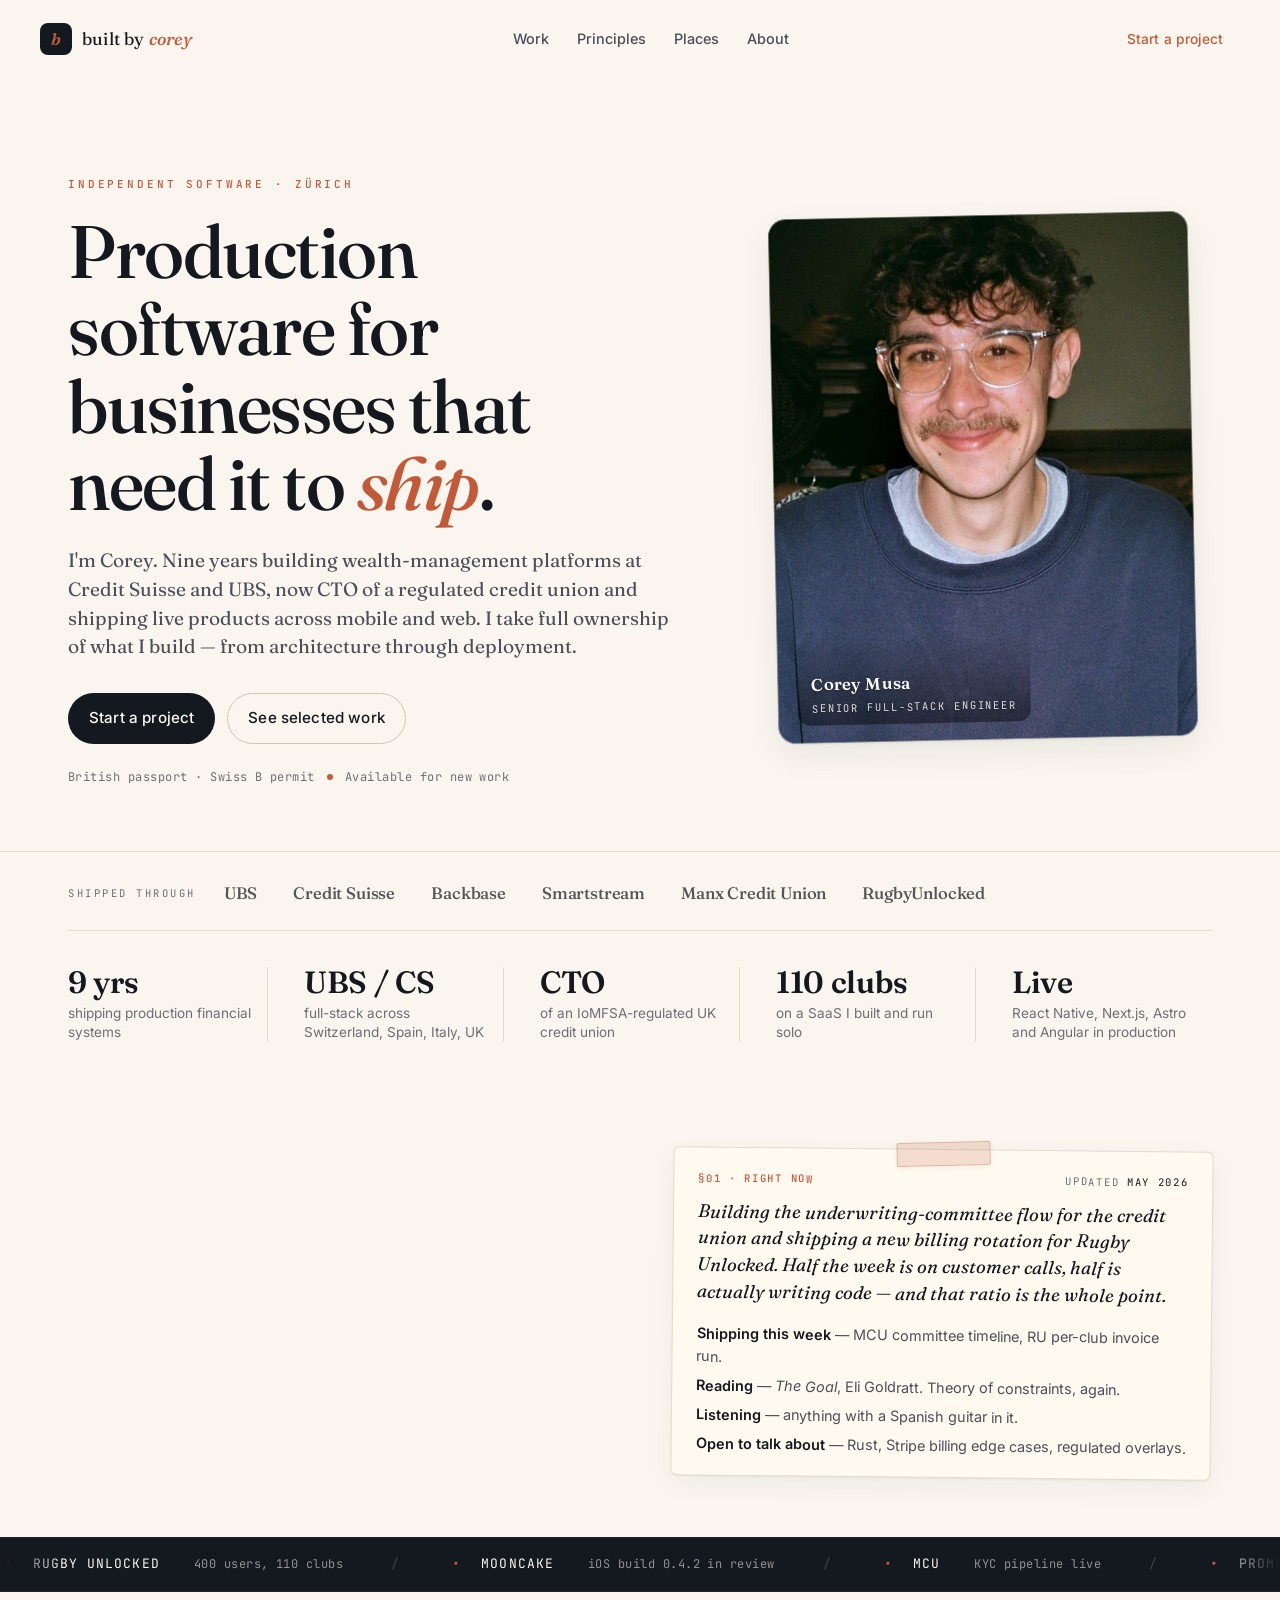
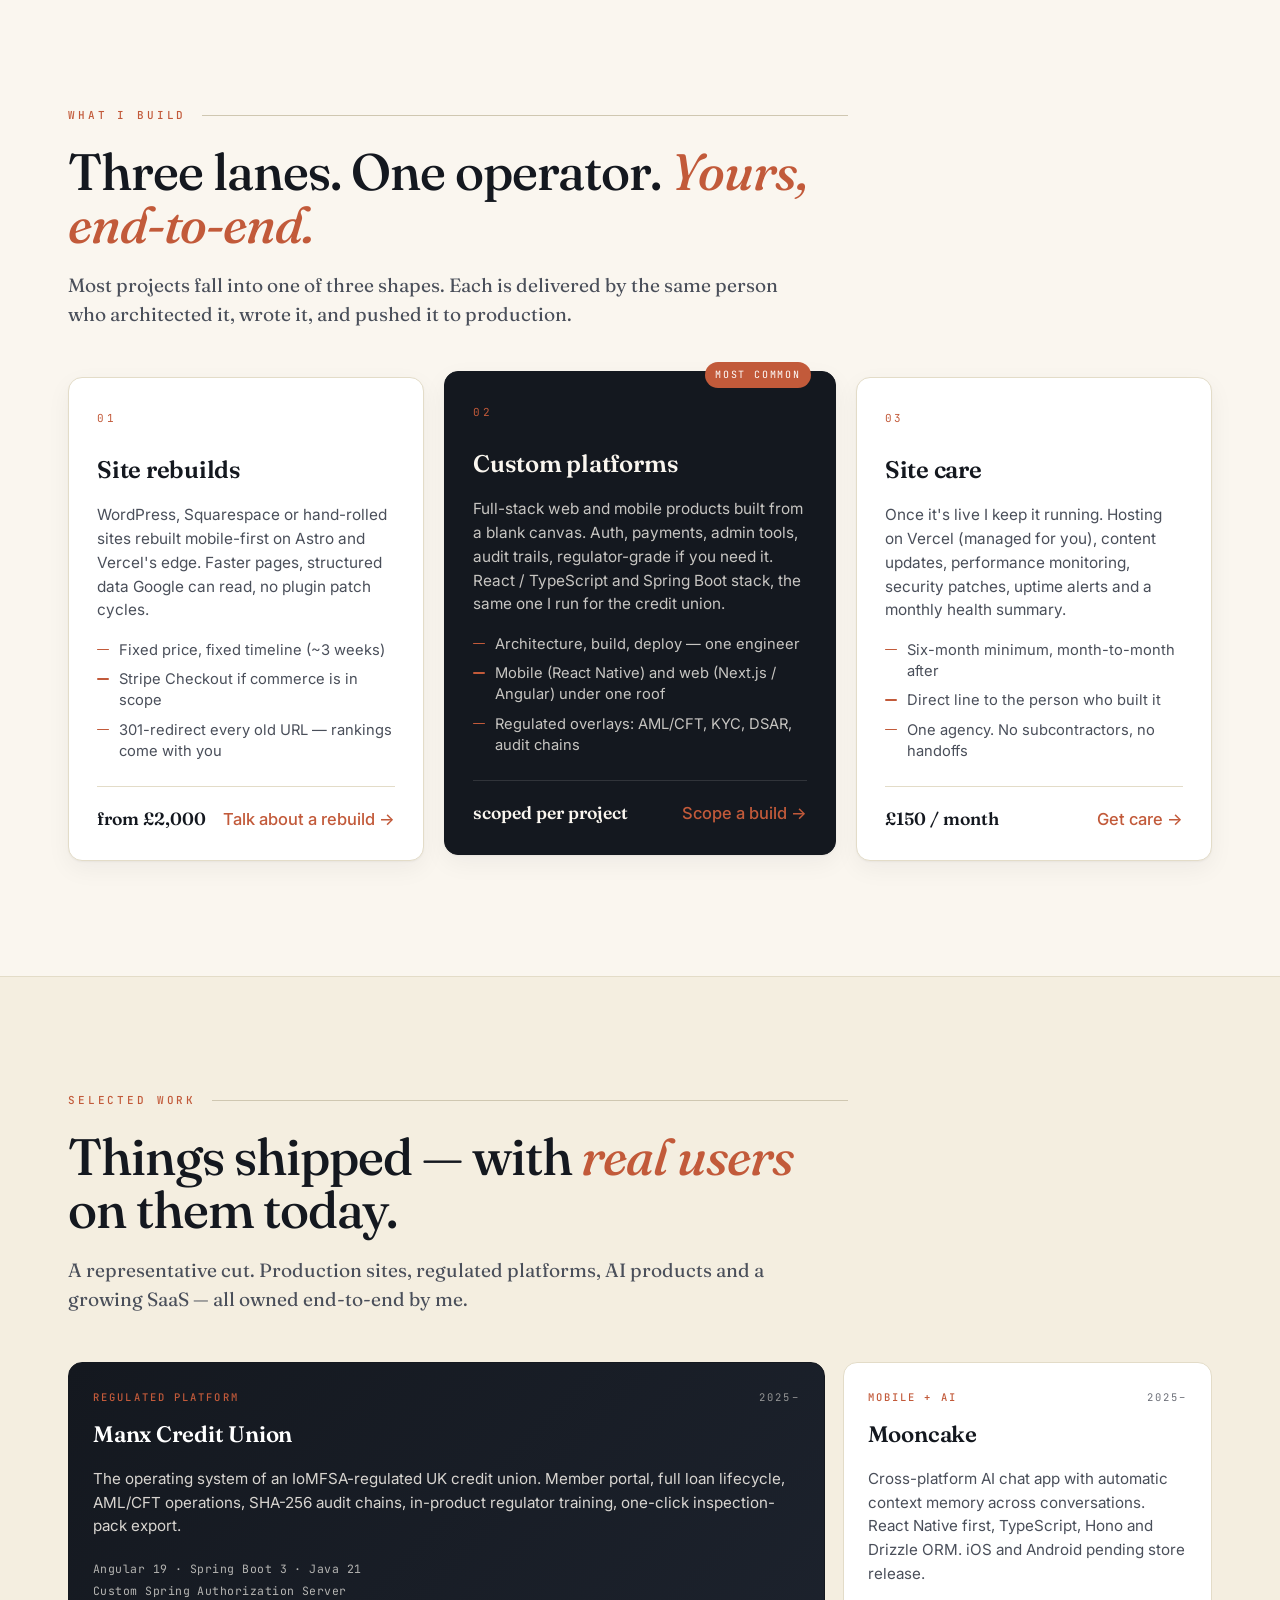
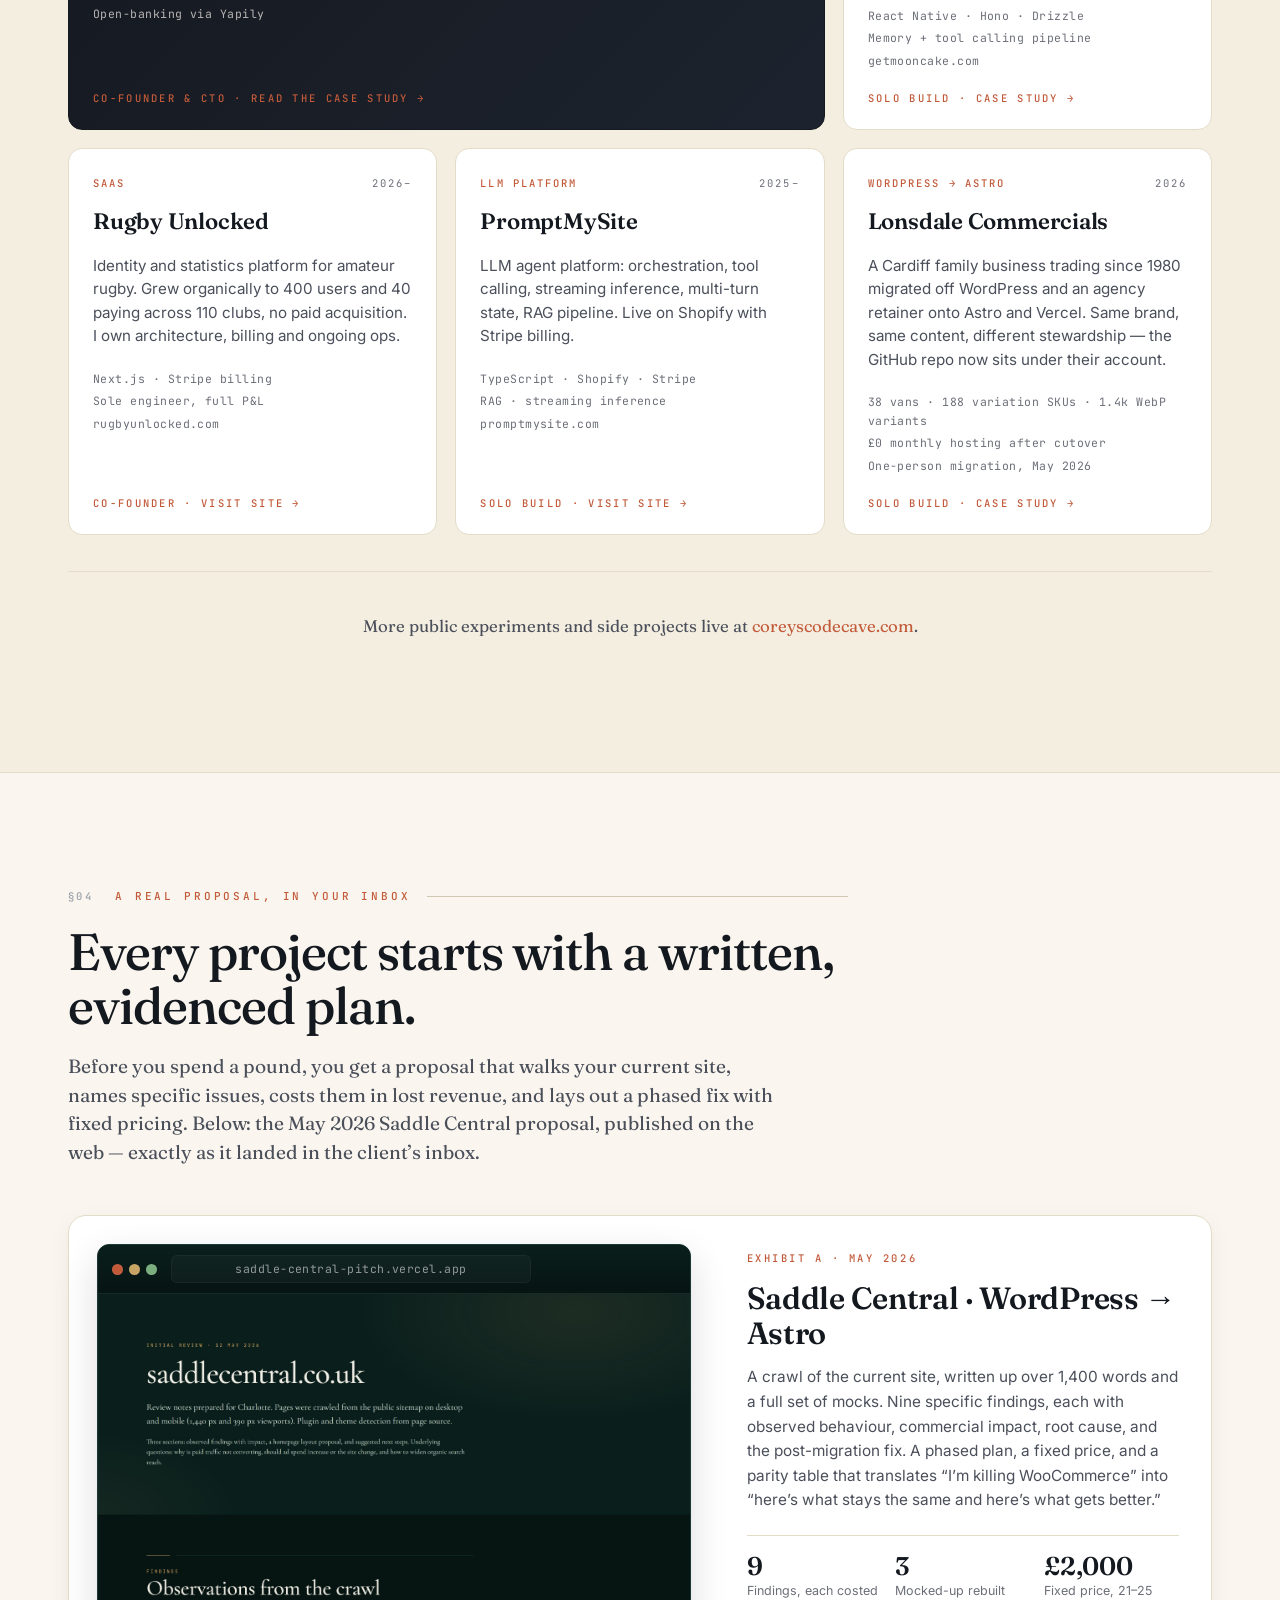
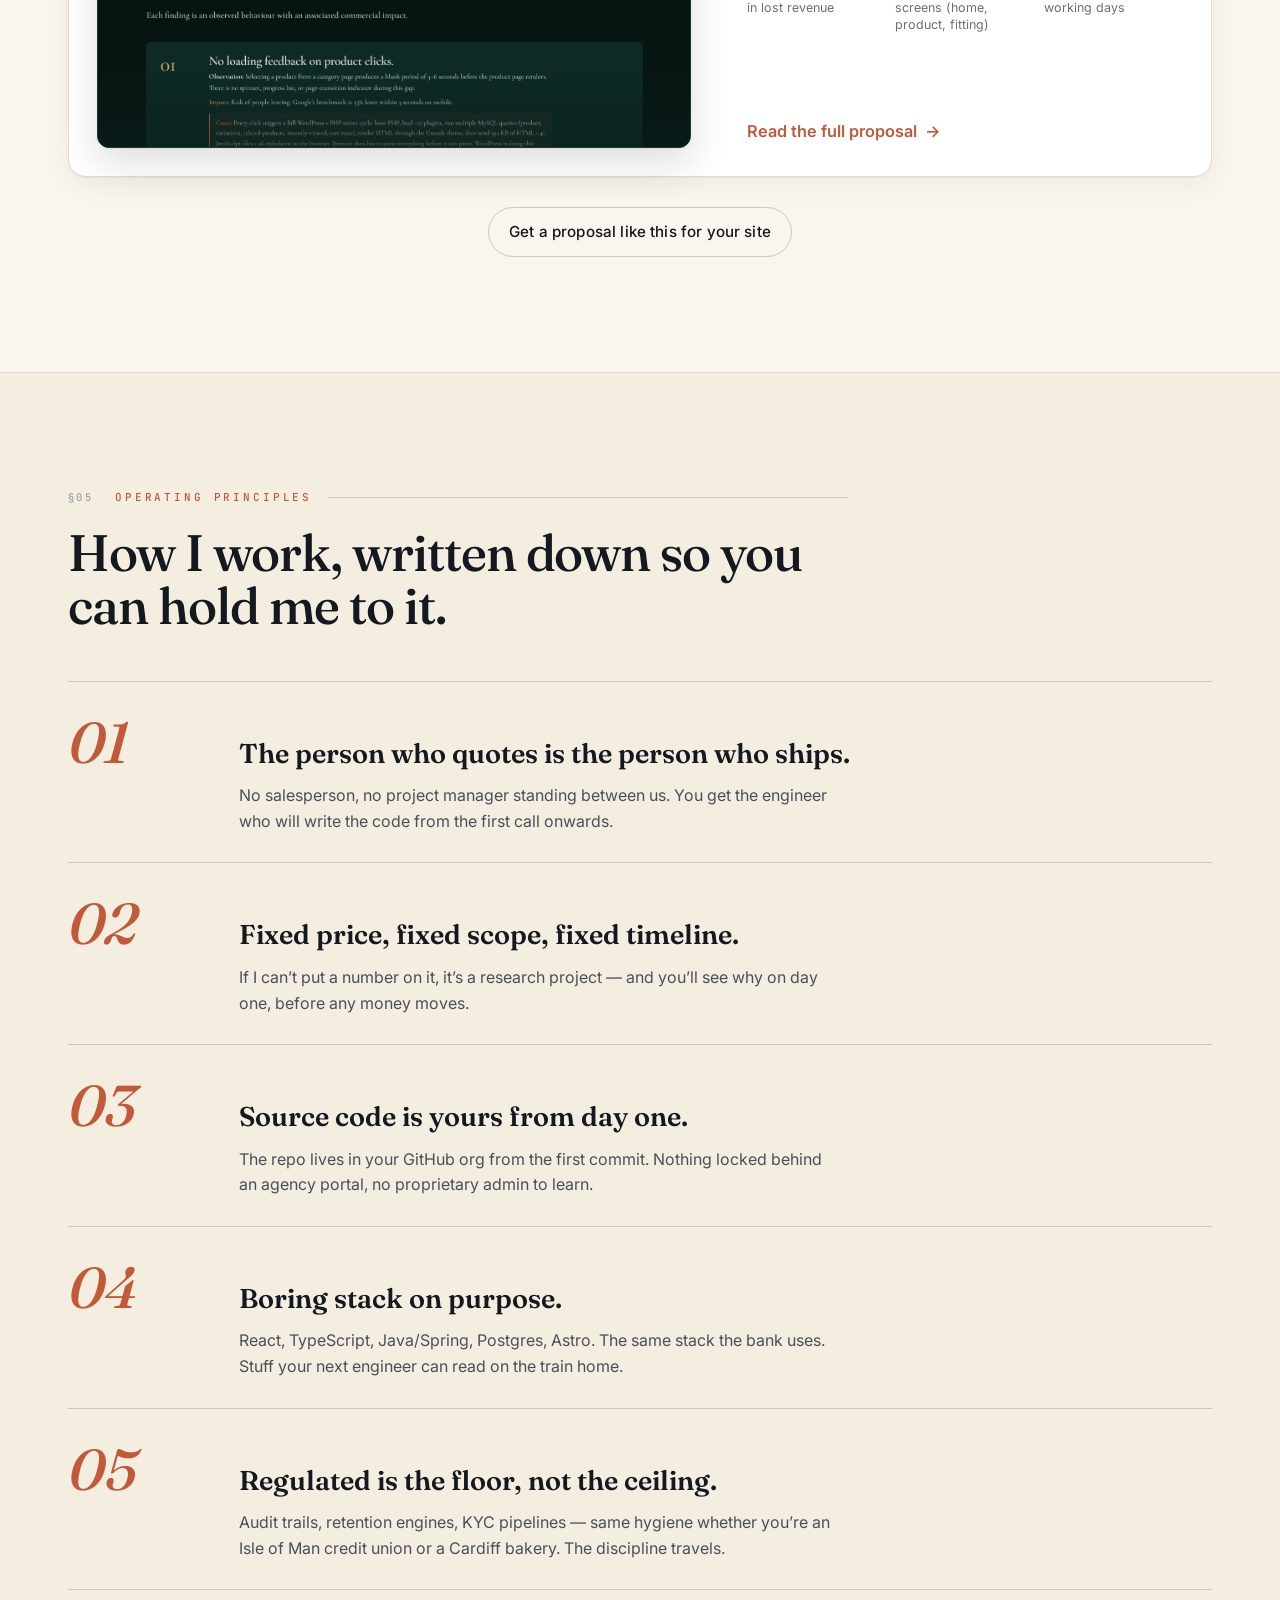
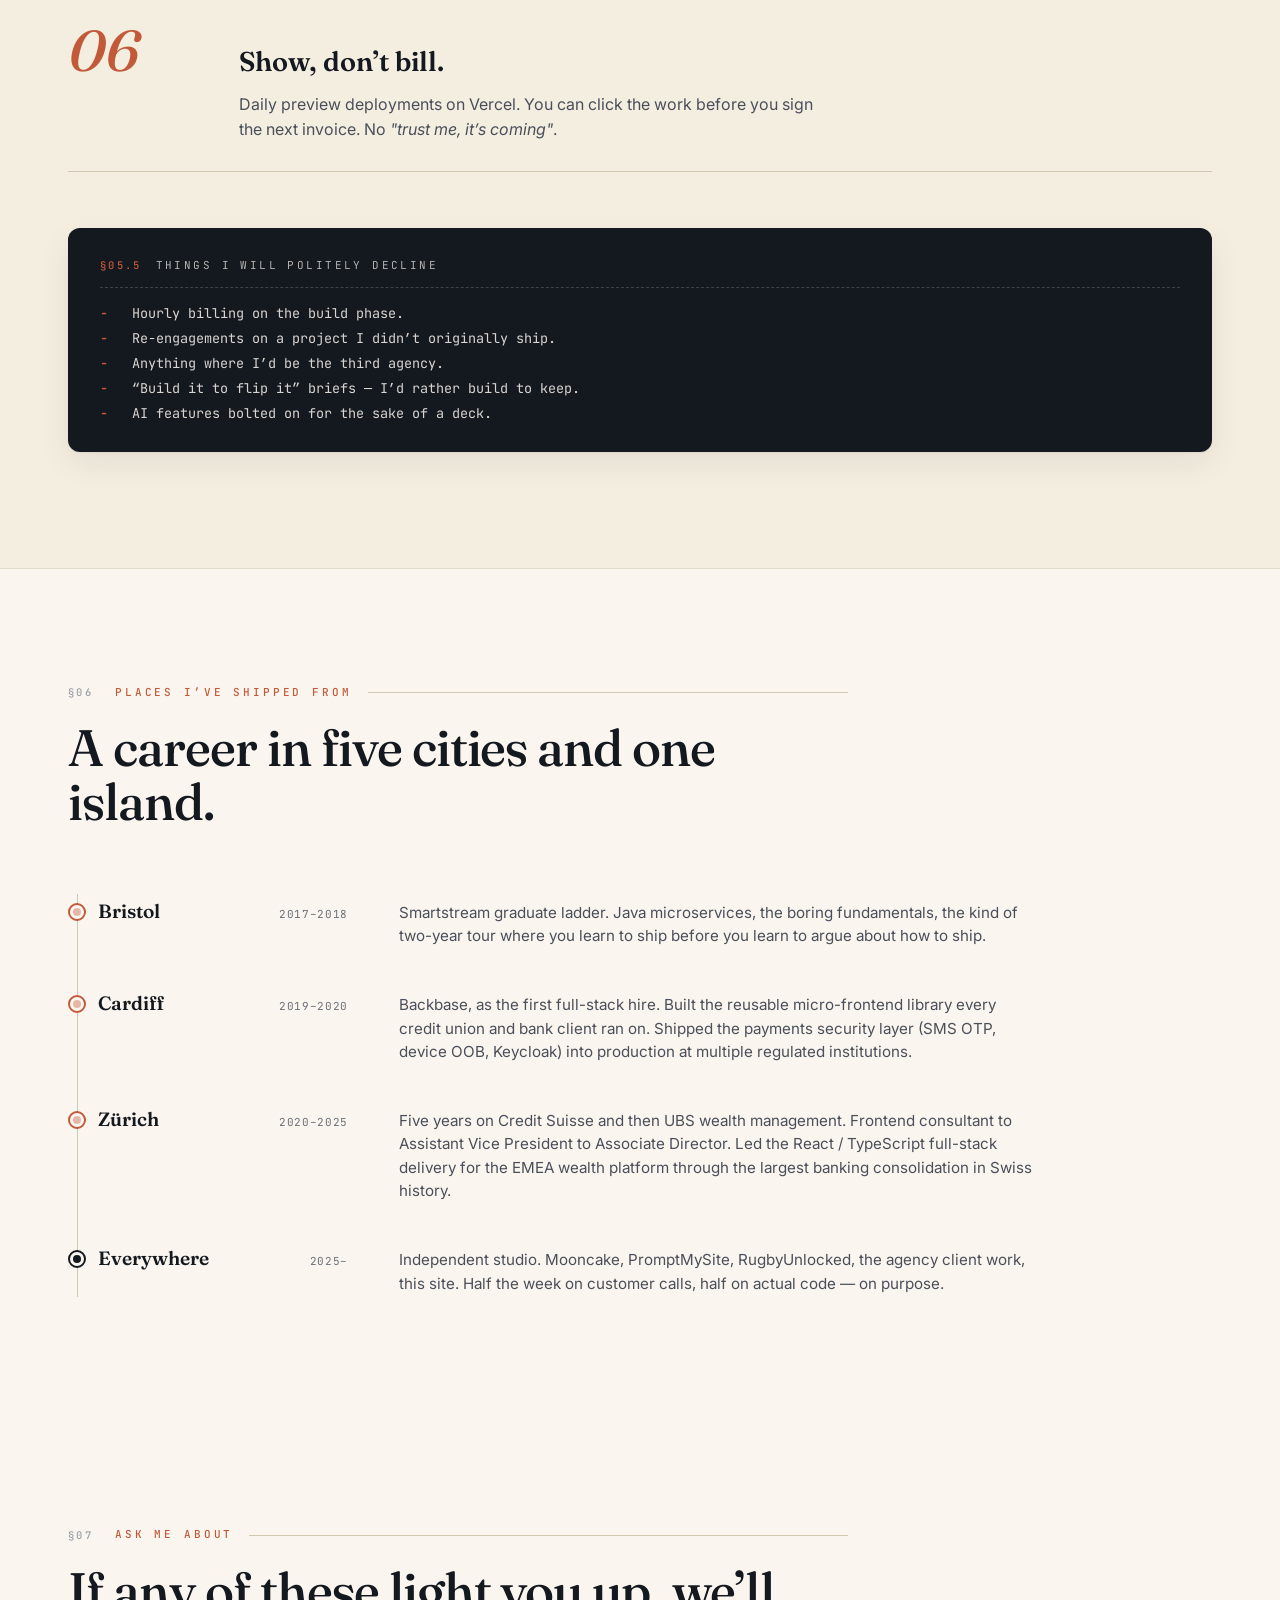
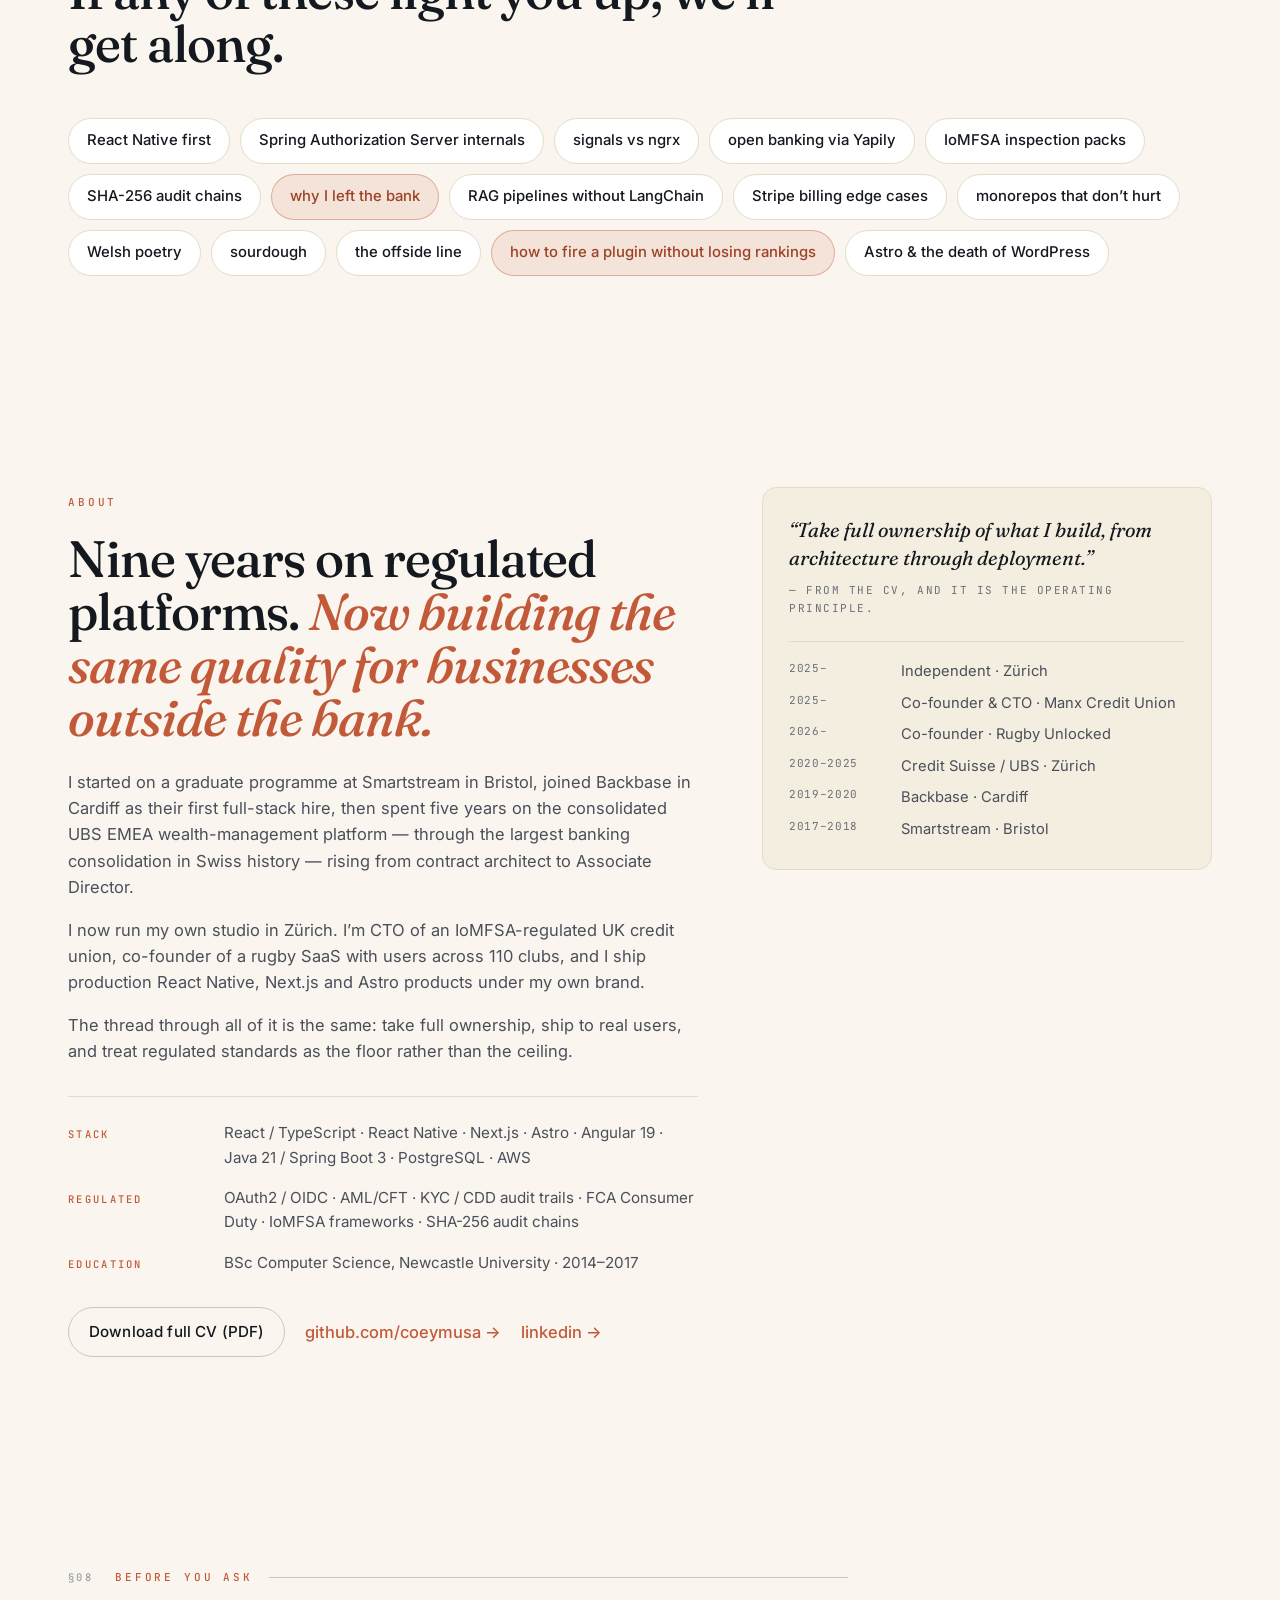
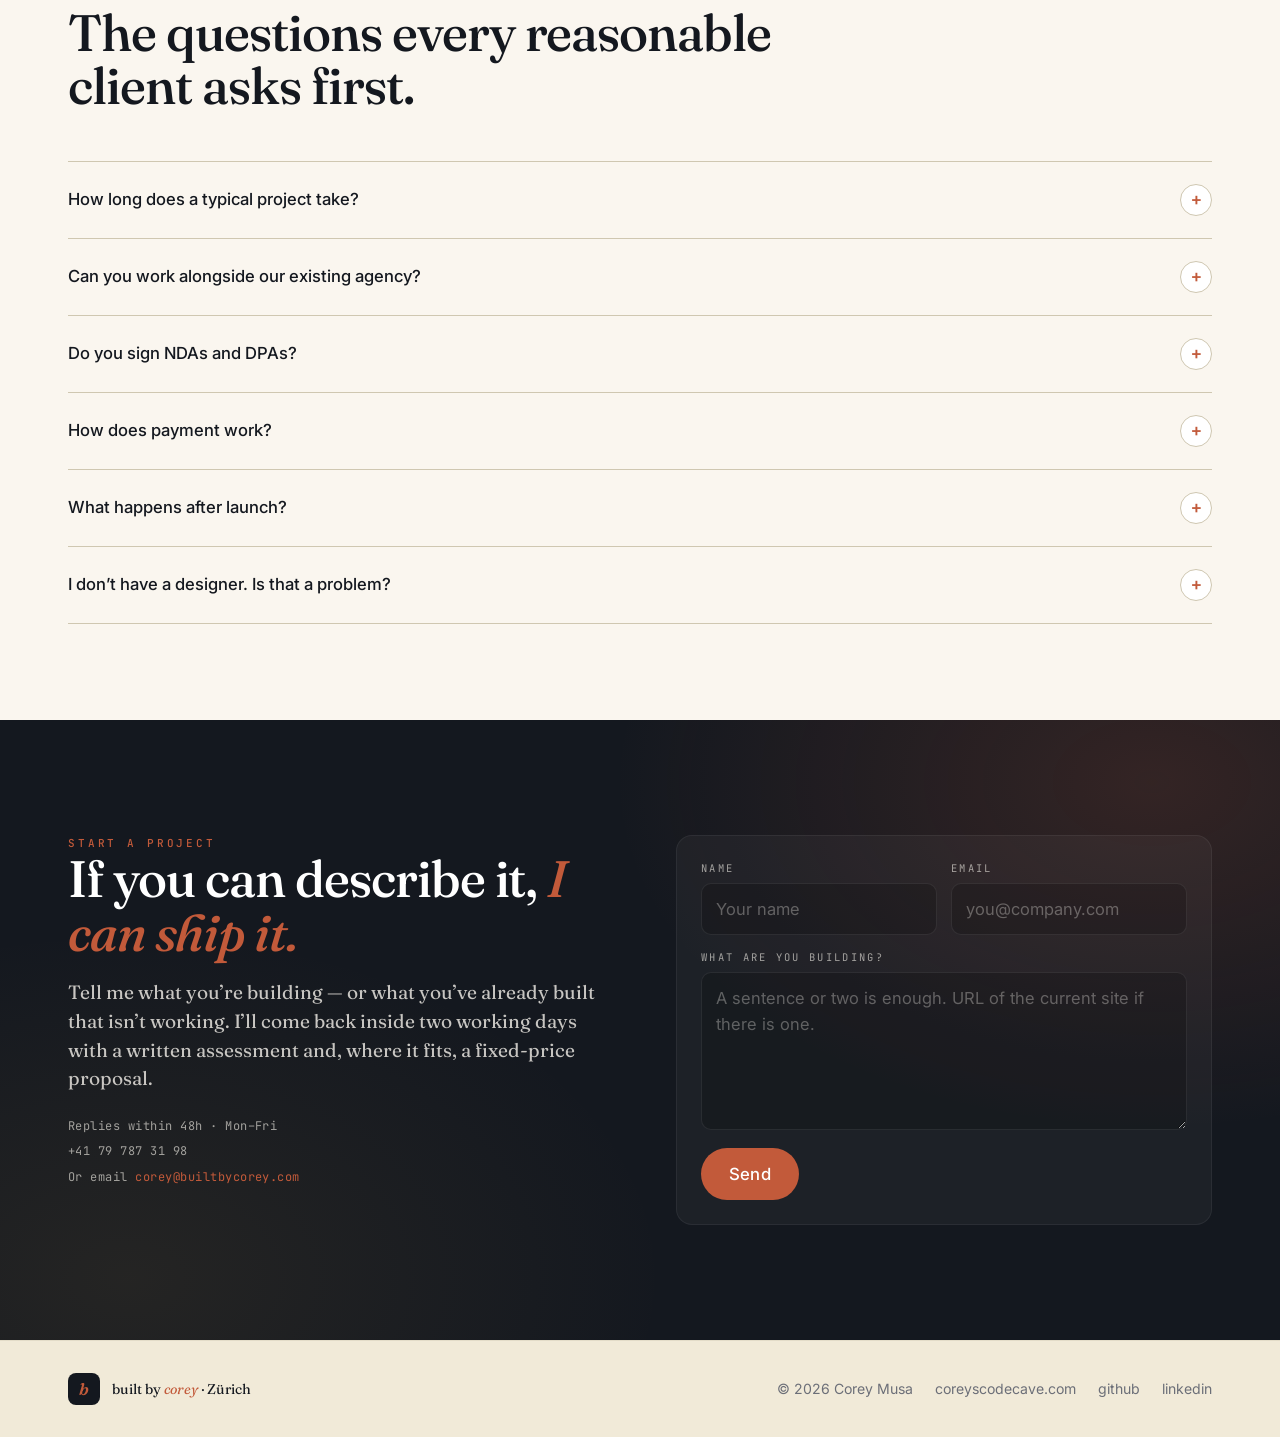
==== index.html @ c1632974 "Initial: built-by-corey marketing site" ====
<!DOCTYPE html>
<html lang="en-GB">
<head>
  <meta charset="UTF-8" />
  <meta name="viewport" content="width=device-width, initial-scale=1" />
  <title>Built by Corey · Production software for businesses that need it to ship</title>
  <meta name="description" content="Corey Musa builds production-grade web, mobile, and platform software for businesses that need it to ship. Nine years on Credit Suisse and UBS wealth platforms. Now CTO of a regulated UK credit union, and shipping live products across mobile and web." />
  <meta property="og:title" content="Built by Corey · Production software, shipped end-to-end" />
  <meta property="og:description" content="Senior full-stack engineer. Nine years on Credit Suisse and UBS wealth platforms. CTO of a regulated UK credit union. Builds live products end-to-end." />
  <meta property="og:type" content="website" />
  <meta property="og:url" content="https://builtbycorey.com" />
  <meta property="og:image" content="https://builtbycorey.com/assets/og.jpg" />
  <meta property="og:image:width" content="1200" />
  <meta property="og:image:height" content="630" />
  <meta name="twitter:card" content="summary_large_image" />
  <meta name="twitter:image" content="https://builtbycorey.com/assets/og.jpg" />
  <meta name="theme-color" content="#faf6ef" />
  <link rel="canonical" href="https://builtbycorey.com/" />
  <link rel="icon" type="image/svg+xml" href="/favicon.svg" />
  <link rel="apple-touch-icon" href="/apple-touch-icon.png" />
  <link rel="sitemap" type="application/xml" href="/sitemap.xml" />

  <!-- JSON-LD structured data so Google + LinkedIn render this site as a
       Person/ProfessionalService with the right facts. -->
  <script type="application/ld+json">
  {
    "@context": "https://schema.org",
    "@graph": [
      {
        "@type": "Person",
        "@id": "https://builtbycorey.com/#person",
        "name": "Corey Musa",
        "jobTitle": "Senior Full-Stack Engineer",
        "url": "https://builtbycorey.com/",
        "image": "https://builtbycorey.com/assets/corey.jpg",
        "email": "corey@builtbycorey.com",
        "address": { "@type": "PostalAddress", "addressLocality": "Zürich", "addressCountry": "CH" },
        "alumniOf": "Newcastle University",
        "knowsAbout": ["React", "TypeScript", "Java", "Spring Boot", "Astro", "Next.js", "React Native", "Open Banking", "AML/CFT", "OAuth2", "Regulated Fintech"],
        "sameAs": [
          "https://github.com/coeymusa",
          "https://linkedin.com/in/corey-musa",
          "https://coreyscodecave.com"
        ]
      },
      {
        "@type": "ProfessionalService",
        "@id": "https://builtbycorey.com/#service",
        "name": "Built by Corey",
        "url": "https://builtbycorey.com/",
        "description": "Independent software studio building production web, mobile, and regulated platforms end-to-end.",
        "founder": { "@id": "https://builtbycorey.com/#person" },
        "areaServed": ["UK", "Switzerland", "Isle of Man", "EU"],
        "priceRange": "££"
      }
    ]
  }
  </script>
  <link rel="preconnect" href="https://fonts.googleapis.com" />
  <link rel="preconnect" href="https://fonts.gstatic.com" crossorigin />
  <link href="https://fonts.googleapis.com/css2?family=Fraunces:ital,opsz,wght@0,9..144,400;0,9..144,500;0,9..144,600;0,9..144,700;1,9..144,400;1,9..144,500&family=Inter:wght@400;500;600;700&family=JetBrains+Mono:wght@400;500&display=swap" rel="stylesheet" />
  <link rel="stylesheet" href="/styles.css?v=2026-05-18e" />
</head>
<body>

  <a class="skip-link" href="#top">Skip to content</a>

  <header class="nav">
    <div class="wrap nav-inner">
      <a href="#top" class="brand">
        <span class="brand-mark">b</span>
        <span class="brand-word">built by <em>corey</em></span>
      </a>
      <nav class="nav-links" aria-label="Primary">
        <a href="#work">Work</a>
        <a href="#process">Principles</a>
        <a href="#places">Places</a>
        <a href="#about">About</a>
      </nav>
      <a class="btn btn-sm" href="#contact">Start a project</a>
    </div>
  </header>

  <main id="top">

    <!-- HERO -->
    <section class="hero">
      <div class="wrap hero-grid">
        <div class="hero-copy">
          <div class="eyebrow">Independent software · Zürich</div>
          <h1 class="display">
            Production software for businesses that need it to <em>ship</em>.
          </h1>
          <p class="lede">
            I'm Corey. Nine years building wealth-management platforms at Credit Suisse and UBS,
            now CTO of a regulated credit union and shipping live products across mobile and web.
            I take full ownership of what I build &mdash; from architecture through deployment.
          </p>
          <div class="hero-actions">
            <a class="btn btn-primary" href="#contact">Start a project</a>
            <a class="btn btn-ghost" href="#work">See selected work</a>
          </div>
          <div class="hero-meta">
            <span>British passport &middot; Swiss B permit</span>
            <span class="dot" aria-hidden="true"></span>
            <span>Available for new work</span>
          </div>
        </div>
        <div class="hero-portrait">
          <div class="portrait-frame">
            <img src="/assets/corey.jpg" alt="Portrait of Corey Musa" loading="eager" />
            <div class="portrait-tag">Corey Musa<br><span>Senior full-stack engineer</span></div>
          </div>
        </div>
      </div>
    </section>

    <!-- CREDENTIALS STRIP: subtle wordmark row, the institutions the work
         has shipped through. No vendor logos — just text in their voice. -->
    <section class="creds" aria-label="Places the work has shipped">
      <div class="wrap">
        <div class="creds-line">
          <span class="creds-label">Shipped through</span>
          <ul class="creds-list">
            <li><span>UBS</span></li>
            <li><span>Credit&nbsp;Suisse</span></li>
            <li><span>Backbase</span></li>
            <li><span>Smartstream</span></li>
            <li><span>Manx&nbsp;Credit&nbsp;Union</span></li>
            <li><span>RugbyUnlocked</span></li>
          </ul>
        </div>
      </div>
    </section>

    <!-- TRUST STRIP -->
    <section class="trust">
      <div class="wrap">
        <div class="trust-rule"></div>
        <ul class="trust-grid">
          <li>
            <strong>9 yrs</strong>
            <span>shipping production financial systems</span>
          </li>
          <li>
            <strong>UBS / CS</strong>
            <span>full-stack across Switzerland, Spain, Italy, UK</span>
          </li>
          <li>
            <strong>CTO</strong>
            <span>of an IoMFSA-regulated UK credit union</span>
          </li>
          <li>
            <strong>110 clubs</strong>
            <span>on a SaaS I built and run solo</span>
          </li>
          <li>
            <strong>Live</strong>
            <span>React Native, Next.js, Astro and Angular in production</span>
          </li>
        </ul>
      </div>
    </section>

    <!-- RIGHT NOW: a hand-written sticky-note style status card. Slight skew,
         off-axis, dated. Updated by hand whenever the world changes. -->
    <section class="now-wrap">
      <div class="wrap now-grid">
        <div class="now-card">
          <div class="now-head">
            <span class="now-folio">&sect;01 &middot; Right now</span>
            <span class="now-stamp">Updated <span class="now-date">May 2026</span></span>
          </div>
          <p class="now-line">
            Building the underwriting-committee flow for the credit union and shipping a new
            billing rotation for Rugby Unlocked. Half the week is on customer calls, half is
            actually writing code &mdash; and that ratio is the whole point.
          </p>
          <ul class="now-list">
            <li><b>Shipping this week</b> &mdash; MCU committee timeline, RU per-club invoice run.</li>
            <li><b>Reading</b> &mdash; <i>The Goal</i>, Eli Goldratt. Theory of constraints, again.</li>
            <li><b>Listening</b> &mdash; anything with a Spanish guitar in it.</li>
            <li><b>Open to talk about</b> &mdash; Rust, Stripe billing edge cases, regulated overlays.</li>
          </ul>
        </div>
      </div>
    </section>

    <!-- LIVE TICKER: monospaced marquee, the kind of band you see on a status
         page. Hardcoded today, hooks to a status feed later. -->
    <section class="ticker" aria-label="Live shipping status">
      <div class="ticker-rail">
        <div class="ticker-track" aria-hidden="true">
          <span class="ticker-set">
            <span class="t-dot">&bull;</span> RUGBY UNLOCKED &nbsp;<i>400 users, 110 clubs</i>
            <span class="t-sep">/</span>
            <span class="t-dot">&bull;</span> MOONCAKE &nbsp;<i>iOS build 0.4.2 in review</i>
            <span class="t-sep">/</span>
            <span class="t-dot">&bull;</span> MCU &nbsp;<i>KYC pipeline live</i>
            <span class="t-sep">/</span>
            <span class="t-dot">&bull;</span> PROMPTMYSITE &nbsp;<i>v3 streaming tools shipped</i>
            <span class="t-sep">/</span>
            <span class="t-dot">&bull;</span> SADDLE CENTRAL &nbsp;<i>proposal accepted, build wk 1</i>
            <span class="t-sep">/</span>
            <span class="t-dot">&bull;</span> REMOVEWHITESPACE &nbsp;<i>1.2k unique / month</i>
            <span class="t-sep">/</span>
            <span class="t-dot">&bull;</span> CARIADLETTERS &nbsp;<i>daily Welsh love letters</i>
            <span class="t-sep">/</span>
          </span>
          <span class="ticker-set" aria-hidden="true">
            <span class="t-dot">&bull;</span> RUGBY UNLOCKED &nbsp;<i>400 users, 110 clubs</i>
            <span class="t-sep">/</span>
            <span class="t-dot">&bull;</span> MOONCAKE &nbsp;<i>iOS build 0.4.2 in review</i>
            <span class="t-sep">/</span>
            <span class="t-dot">&bull;</span> MCU &nbsp;<i>KYC pipeline live</i>
            <span class="t-sep">/</span>
            <span class="t-dot">&bull;</span> PROMPTMYSITE &nbsp;<i>v3 streaming tools shipped</i>
            <span class="t-sep">/</span>
            <span class="t-dot">&bull;</span> SADDLE CENTRAL &nbsp;<i>proposal accepted, build wk 1</i>
            <span class="t-sep">/</span>
            <span class="t-dot">&bull;</span> REMOVEWHITESPACE &nbsp;<i>1.2k unique / month</i>
            <span class="t-sep">/</span>
            <span class="t-dot">&bull;</span> CARIADLETTERS &nbsp;<i>daily Welsh love letters</i>
            <span class="t-sep">/</span>
          </span>
        </div>
      </div>
    </section>

    <!-- WHAT I BUILD -->
    <section class="section" id="offer">
      <div class="wrap">
        <header class="section-head">
          <div class="rule"><span class="eyebrow">What I build</span></div>
          <h2 class="display h2">Three lanes. One operator. <em>Yours, end-to-end.</em></h2>
          <p class="lede">
            Most projects fall into one of three shapes. Each is delivered by the same person who
            architected it, wrote it, and pushed it to production.
          </p>
        </header>

        <div class="offers">
          <article class="offer">
            <div class="offer-num">01</div>
            <h3>Site rebuilds</h3>
            <p class="offer-desc">
              WordPress, Squarespace or hand-rolled sites rebuilt mobile-first on Astro and
              Vercel's edge. Faster pages, structured data Google can read, no plugin patch
              cycles.
            </p>
            <ul class="offer-list">
              <li>Fixed price, fixed timeline (~3 weeks)</li>
              <li>Stripe Checkout if commerce is in scope</li>
              <li>301-redirect every old URL &mdash; rankings come with you</li>
            </ul>
            <div class="offer-foot">
              <span class="price">from &pound;2,000</span>
              <a class="link" href="#contact">Talk about a rebuild &rarr;</a>
            </div>
          </article>

          <article class="offer offer-feature">
            <div class="offer-num">02</div>
            <div class="offer-tag">Most common</div>
            <h3>Custom platforms</h3>
            <p class="offer-desc">
              Full-stack web and mobile products built from a blank canvas. Auth, payments,
              admin tools, audit trails, regulator-grade if you need it. React / TypeScript and
              Spring Boot stack, the same one I run for the credit union.
            </p>
            <ul class="offer-list">
              <li>Architecture, build, deploy &mdash; one engineer</li>
              <li>Mobile (React Native) and web (Next.js / Angular) under one roof</li>
              <li>Regulated overlays: AML/CFT, KYC, DSAR, audit chains</li>
            </ul>
            <div class="offer-foot">
              <span class="price">scoped per project</span>
              <a class="link" href="#contact">Scope a build &rarr;</a>
            </div>
          </article>

          <article class="offer">
            <div class="offer-num">03</div>
            <h3>Site care</h3>
            <p class="offer-desc">
              Once it's live I keep it running. Hosting on Vercel (managed for you), content
              updates, performance monitoring, security patches, uptime alerts and a monthly
              health summary.
            </p>
            <ul class="offer-list">
              <li>Six-month minimum, month-to-month after</li>
              <li>Direct line to the person who built it</li>
              <li>One agency. No subcontractors, no handoffs</li>
            </ul>
            <div class="offer-foot">
              <span class="price">&pound;150 / month</span>
              <a class="link" href="#contact">Get care &rarr;</a>
            </div>
          </article>
        </div>
      </div>
    </section>

    <!-- SELECTED WORK -->
    <section class="section bg-paper" id="work">
      <div class="wrap">
        <header class="section-head">
          <div class="rule"><span class="eyebrow">Selected work</span></div>
          <h2 class="display h2">Things shipped &mdash; with <em>real users</em> on them today.</h2>
          <p class="lede">
            A representative cut. Production sites, regulated platforms, AI products and a
            growing SaaS &mdash; all owned end-to-end by me.
          </p>
        </header>

        <div class="work-grid">

          <a class="case case-large case-link" href="/case/mcu">
            <div class="case-head">
              <span class="case-kind">Regulated platform</span>
              <span class="case-year">2025&ndash;</span>
            </div>
            <h3>Manx Credit Union</h3>
            <p class="case-line">
              The operating system of an IoMFSA-regulated UK credit union. Member portal, full
              loan lifecycle, AML/CFT operations, SHA-256 audit chains, in-product regulator
              training, one-click inspection-pack export.
            </p>
            <ul class="case-meta">
              <li>Angular 19 &middot; Spring Boot 3 &middot; Java 21</li>
              <li>Custom Spring Authorization Server</li>
              <li>Open-banking via Yapily</li>
            </ul>
            <span class="case-role">Co-founder &amp; CTO &middot; <span class="case-link-cta">Read the case study &rarr;</span></span>
          </a>

          <a class="case case-link" href="/case/mooncake">
            <div class="case-head">
              <span class="case-kind">Mobile + AI</span>
              <span class="case-year">2025&ndash;</span>
            </div>
            <h3>Mooncake</h3>
            <p class="case-line">
              Cross-platform AI chat app with automatic context memory across conversations.
              React Native first, TypeScript, Hono and Drizzle ORM. iOS and Android pending store
              release.
            </p>
            <ul class="case-meta">
              <li>React Native &middot; Hono &middot; Drizzle</li>
              <li>Memory + tool calling pipeline</li>
              <li>getmooncake.com</li>
            </ul>
            <span class="case-role">Solo build &middot; <span class="case-link-cta">case study &rarr;</span></span>
          </a>

          <a class="case case-link" href="https://rugbyunlocked.com" target="_blank" rel="noopener">
            <div class="case-head">
              <span class="case-kind">SaaS</span>
              <span class="case-year">2026&ndash;</span>
            </div>
            <h3>Rugby Unlocked</h3>
            <p class="case-line">
              Identity and statistics platform for amateur rugby. Grew organically to 400 users
              and 40 paying across 110 clubs, no paid acquisition. I own architecture, billing
              and ongoing ops.
            </p>
            <ul class="case-meta">
              <li>Next.js &middot; Stripe billing</li>
              <li>Sole engineer, full P&amp;L</li>
              <li>rugbyunlocked.com</li>
            </ul>
            <span class="case-role">Co-founder &middot; <span class="case-link-cta">visit site &rarr;</span></span>
          </a>

          <a class="case case-link" href="https://promptmysite.com" target="_blank" rel="noopener">
            <div class="case-head">
              <span class="case-kind">LLM platform</span>
              <span class="case-year">2025&ndash;</span>
            </div>
            <h3>PromptMySite</h3>
            <p class="case-line">
              LLM agent platform: orchestration, tool calling, streaming inference, multi-turn
              state, RAG pipeline. Live on Shopify with Stripe billing.
            </p>
            <ul class="case-meta">
              <li>TypeScript &middot; Shopify &middot; Stripe</li>
              <li>RAG &middot; streaming inference</li>
              <li>promptmysite.com</li>
            </ul>
            <span class="case-role">Solo build &middot; <span class="case-link-cta">visit site &rarr;</span></span>
          </a>

          <a class="case case-link" href="https://coreyscodecave.com/lonsdale" target="_blank" rel="noopener">
            <div class="case-head">
              <span class="case-kind">WordPress &rarr; Astro</span>
              <span class="case-year">2026</span>
            </div>
            <h3>Lonsdale Commercials</h3>
            <p class="case-line">
              A Cardiff family business trading since 1980 migrated off WordPress and an agency
              retainer onto Astro and Vercel. Same brand, same content, different stewardship
              &mdash; the GitHub repo now sits under their account.
            </p>
            <ul class="case-meta">
              <li>38 vans &middot; 188 variation SKUs &middot; 1.4k WebP variants</li>
              <li>&pound;0 monthly hosting after cutover</li>
              <li>One-person migration, May 2026</li>
            </ul>
            <span class="case-role">Solo build &middot; <span class="case-link-cta">case study &rarr;</span></span>
          </a>

        </div>

        <div class="work-foot">
          <p>
            More public experiments and side projects live at
            <a href="https://coreyscodecave.com" target="_blank" rel="noopener">coreyscodecave.com</a>.
          </p>
        </div>
      </div>
    </section>

    <!-- EVIDENCE PLAN: a single tall preview of a real proposal,
         rendered in a fake browser chrome and linking to the live deploy. -->
    <section class="section" id="pitch">
      <div class="wrap">
        <header class="section-head">
          <div class="rule">
            <span class="folio">&sect;04</span>
            <span class="eyebrow">A real proposal, in your inbox</span>
          </div>
          <h2 class="display h2">Every project starts with a written, evidenced plan.</h2>
          <p class="lede">
            Before you spend a pound, you get a proposal that walks your current site, names
            specific issues, costs them in lost revenue, and lays out a phased fix with fixed
            pricing. Below: the May 2026 Saddle Central proposal, published on the web &mdash;
            exactly as it landed in the client&rsquo;s inbox.
          </p>
        </header>

        <a class="pitch-feature" href="https://saddle-central-pitch.vercel.app/" target="_blank" rel="noopener">
          <div class="pitch-preview">
            <div class="browser-chrome" aria-hidden="true">
              <span class="bc-dots"><i></i><i></i><i></i></span>
              <span class="bc-url">saddle-central-pitch.vercel.app</span>
            </div>
            <div class="pitch-shot">
              <img src="/assets/saddle-central-pitch.jpg" alt="The May 2026 Saddle Central proposal as published online." loading="lazy" />
              <div class="pitch-shot-fade" aria-hidden="true"></div>
            </div>
          </div>

          <aside class="pitch-summary">
            <span class="pitch-stamp">Exhibit A &middot; May 2026</span>
            <h3>Saddle Central &middot; WordPress &rarr; Astro</h3>
            <p>
              A crawl of the current site, written up over 1,400 words and a full set of mocks.
              Nine specific findings, each with observed behaviour, commercial impact, root
              cause, and the post-migration fix. A phased plan, a fixed price, and a parity
              table that translates &ldquo;I&rsquo;m killing WooCommerce&rdquo; into
              &ldquo;here&rsquo;s what stays the same and here&rsquo;s what gets better.&rdquo;
            </p>
            <ul class="pitch-stats">
              <li>
                <b>9</b>
                <span>Findings, each costed in lost revenue</span>
              </li>
              <li>
                <b>3</b>
                <span>Mocked-up rebuilt screens (home, product, fitting)</span>
              </li>
              <li>
                <b>&pound;2,000</b>
                <span>Fixed price, 21&ndash;25 working days</span>
              </li>
            </ul>
            <span class="pitch-cta">Read the full proposal <span class="arrow">&rarr;</span></span>
          </aside>
        </a>

        <div class="pitch-foot">
          <a class="btn btn-ghost" href="#contact">Get a proposal like this for your site</a>
        </div>
      </div>
    </section>

    <!-- OPERATING PRINCIPLES: manifesto in numbered rows. Big serif, lots of
         breathing room. Different rhythm to the rest of the page on purpose. -->
    <section class="section bg-paper" id="process">
      <div class="wrap">
        <header class="section-head">
          <div class="rule">
            <span class="folio">&sect;05</span>
            <span class="eyebrow">Operating principles</span>
          </div>
          <h2 class="display h2">How I work, written down so you can hold me to it.</h2>
        </header>

        <ol class="principles">
          <li>
            <span class="principle-num">01</span>
            <div>
              <h4>The person who quotes is the person who ships.</h4>
              <p>No salesperson, no project manager standing between us. You get the engineer who will write the code from the first call onwards.</p>
            </div>
          </li>
          <li>
            <span class="principle-num">02</span>
            <div>
              <h4>Fixed price, fixed scope, fixed timeline.</h4>
              <p>If I can&rsquo;t put a number on it, it&rsquo;s a research project &mdash; and you&rsquo;ll see why on day one, before any money moves.</p>
            </div>
          </li>
          <li>
            <span class="principle-num">03</span>
            <div>
              <h4>Source code is yours from day one.</h4>
              <p>The repo lives in your GitHub org from the first commit. Nothing locked behind an agency portal, no proprietary admin to learn.</p>
            </div>
          </li>
          <li>
            <span class="principle-num">04</span>
            <div>
              <h4>Boring stack on purpose.</h4>
              <p>React, TypeScript, Java/Spring, Postgres, Astro. The same stack the bank uses. Stuff your next engineer can read on the train home.</p>
            </div>
          </li>
          <li>
            <span class="principle-num">05</span>
            <div>
              <h4>Regulated is the floor, not the ceiling.</h4>
              <p>Audit trails, retention engines, KYC pipelines &mdash; same hygiene whether you&rsquo;re an Isle of Man credit union or a Cardiff bakery. The discipline travels.</p>
            </div>
          </li>
          <li>
            <span class="principle-num">06</span>
            <div>
              <h4>Show, don&rsquo;t bill.</h4>
              <p>Daily preview deployments on Vercel. You can click the work before you sign the next invoice. No <i>"trust me, it&rsquo;s coming"</i>.</p>
            </div>
          </li>
        </ol>

        <!-- DECLINE LIST: ASCII-style box. Counter-positioning. -->
        <div class="decline">
          <div class="decline-head">
            <span class="folio">&sect;05.5</span>
            <span>Things I will politely decline</span>
          </div>
          <ul class="decline-list">
            <li><span class="x">&minus;</span> Hourly billing on the build phase.</li>
            <li><span class="x">&minus;</span> Re-engagements on a project I didn&rsquo;t originally ship.</li>
            <li><span class="x">&minus;</span> Anything where I&rsquo;d be the third agency.</li>
            <li><span class="x">&minus;</span> &ldquo;Build it to flip it&rdquo; briefs &mdash; I&rsquo;d rather build to keep.</li>
            <li><span class="x">&minus;</span> AI features bolted on for the sake of a deck.</li>
          </ul>
        </div>
      </div>
    </section>

    <!-- PLACES: cities I've shipped from with what was shipped there.
         Timeline-rail layout, a different shape to any other section. -->
    <section class="section places-wrap" id="places">
      <div class="wrap">
        <header class="section-head">
          <div class="rule">
            <span class="folio">&sect;06</span>
            <span class="eyebrow">Places I&rsquo;ve shipped from</span>
          </div>
          <h2 class="display h2">A career in five cities and one island.</h2>
        </header>
        <ol class="places-list">
          <li>
            <div class="place-city">
              <span class="place-pin"></span>
              <span class="place-name">Bristol</span>
              <span class="place-years">2017&ndash;2018</span>
            </div>
            <p>Smartstream graduate ladder. Java microservices, the boring fundamentals, the kind of two-year tour where you learn to ship before you learn to argue about how to ship.</p>
          </li>
          <li>
            <div class="place-city">
              <span class="place-pin"></span>
              <span class="place-name">Cardiff</span>
              <span class="place-years">2019&ndash;2020</span>
            </div>
            <p>Backbase, as the first full-stack hire. Built the reusable micro-frontend library every credit union and bank client ran on. Shipped the payments security layer (SMS OTP, device OOB, Keycloak) into production at multiple regulated institutions.</p>
          </li>
          <li>
            <div class="place-city">
              <span class="place-pin"></span>
              <span class="place-name">Z&uuml;rich</span>
              <span class="place-years">2020&ndash;2025</span>
            </div>
            <p>Five years on Credit Suisse and then UBS wealth management. Frontend consultant to Assistant Vice President to Associate Director. Led the React / TypeScript full-stack delivery for the EMEA wealth platform through the largest banking consolidation in Swiss history.</p>
          </li>
          <li>
            <div class="place-city">
              <span class="place-pin place-pin-current"></span>
              <span class="place-name">Everywhere</span>
              <span class="place-years">2025&ndash;</span>
            </div>
            <p>Independent studio. Mooncake, PromptMySite, RugbyUnlocked, the agency client work, this site. Half the week on customer calls, half on actual code &mdash; on purpose.</p>
          </li>
        </ol>
      </div>
    </section>

    <!-- ASK ME ABOUT: pill cloud. No card frame. Loose, conversational. -->
    <section class="section ask-wrap" id="ask">
      <div class="wrap">
        <header class="section-head">
          <div class="rule">
            <span class="folio">&sect;07</span>
            <span class="eyebrow">Ask me about</span>
          </div>
          <h2 class="display h2">If any of these light you up, we&rsquo;ll get along.</h2>
        </header>
        <ul class="pill-cloud">
          <li>React Native first</li>
          <li>Spring Authorization Server internals</li>
          <li>signals vs ngrx</li>
          <li>open banking via Yapily</li>
          <li>IoMFSA inspection packs</li>
          <li>SHA-256 audit chains</li>
          <li class="pill-warm">why I left the bank</li>
          <li>RAG pipelines without LangChain</li>
          <li>Stripe billing edge cases</li>
          <li>monorepos that don&rsquo;t hurt</li>
          <li>Welsh poetry</li>
          <li>sourdough</li>
          <li>the offside line</li>
          <li class="pill-warm">how to fire a plugin without losing rankings</li>
          <li>Astro &amp; the death of WordPress</li>
        </ul>
      </div>
    </section>

    <!-- ABOUT -->
    <section class="section" id="about">
      <div class="wrap">
        <div class="about-grid">
          <div class="about-copy">
            <div class="eyebrow">About</div>
            <h2 class="display h2">Nine years on regulated platforms.
              <em>Now building the same quality for businesses outside the bank.</em></h2>
            <p>
              I started on a graduate programme at Smartstream in Bristol, joined Backbase in
              Cardiff as their first full-stack hire, then spent five years on the consolidated
              UBS EMEA wealth-management platform &mdash; through the largest banking
              consolidation in Swiss history &mdash; rising from contract architect to Associate
              Director.
            </p>
            <p>
              I now run my own studio in Z&uuml;rich. I&rsquo;m CTO of an IoMFSA-regulated UK
              credit union, co-founder of a rugby SaaS with users across 110 clubs, and I ship
              production React Native, Next.js and Astro products under my own brand.
            </p>
            <p>
              The thread through all of it is the same: take full ownership, ship to real users,
              and treat regulated standards as the floor rather than the ceiling.
            </p>

            <div class="cred-grid">
              <div>
                <span class="cred-label">Stack</span>
                <span>React / TypeScript &middot; React Native &middot; Next.js &middot; Astro &middot; Angular 19 &middot; Java 21 / Spring Boot 3 &middot; PostgreSQL &middot; AWS</span>
              </div>
              <div>
                <span class="cred-label">Regulated</span>
                <span>OAuth2 / OIDC &middot; AML/CFT &middot; KYC / CDD audit trails &middot; FCA Consumer Duty &middot; IoMFSA frameworks &middot; SHA-256 audit chains</span>
              </div>
              <div>
                <span class="cred-label">Education</span>
                <span>BSc Computer Science, Newcastle University &middot; 2014&ndash;2017</span>
              </div>
            </div>

            <div class="about-actions">
              <a class="btn btn-ghost" href="/assets/Corey_Musa_CV.pdf" target="_blank" rel="noopener">Download full CV (PDF)</a>
              <a class="link" href="https://github.com/coeymusa" target="_blank" rel="noopener">github.com/coeymusa &rarr;</a>
              <a class="link" href="https://linkedin.com/in/corey-musa" target="_blank" rel="noopener">linkedin &rarr;</a>
            </div>
          </div>

          <aside class="about-side">
            <div class="quote-block">
              <p class="quote">
                &ldquo;Take full ownership of what I build, from architecture through deployment.&rdquo;
              </p>
              <p class="quote-by">&mdash; from the CV, and it is the operating principle.</p>
            </div>
            <ul class="resume-list">
              <li><span>2025&ndash;</span> Independent &middot; Z&uuml;rich</li>
              <li><span>2025&ndash;</span> Co-founder &amp; CTO &middot; Manx Credit Union</li>
              <li><span>2026&ndash;</span> Co-founder &middot; Rugby Unlocked</li>
              <li><span>2020&ndash;2025</span> Credit Suisse / UBS &middot; Z&uuml;rich</li>
              <li><span>2019&ndash;2020</span> Backbase &middot; Cardiff</li>
              <li><span>2017&ndash;2018</span> Smartstream &middot; Bristol</li>
            </ul>
          </aside>
        </div>
      </div>
    </section>

    <!-- FAQ: pre-empts the back-and-forth, sits right before the CTA. -->
    <section class="section faq-wrap" id="faq">
      <div class="wrap">
        <header class="section-head">
          <div class="rule">
            <span class="folio">&sect;08</span>
            <span class="eyebrow">Before you ask</span>
          </div>
          <h2 class="display h2">The questions every reasonable client asks first.</h2>
        </header>

        <div class="faq-list">
          <details class="faq-item">
            <summary>
              <span>How long does a typical project take?</span>
              <span class="faq-mark" aria-hidden="true">+</span>
            </summary>
            <div class="faq-body">
              <p>Site rebuilds run 21&ndash;25 working days from go-ahead to public cutover. Custom platforms are scoped per project, but a useful rule of thumb is six to twelve weeks for a first production version. Either way, you&rsquo;ll see daily preview deployments on Vercel during the build &mdash; you&rsquo;re never waiting on a status update.</p>
            </div>
          </details>

          <details class="faq-item">
            <summary>
              <span>Can you work alongside our existing agency?</span>
              <span class="faq-mark" aria-hidden="true">+</span>
            </summary>
            <div class="faq-body">
              <p>Yes, with one caveat: I won&rsquo;t be the third agency on a project. If you already have a brand or design partner, they keep the brand and design lane and I take engineering end-to-end. If you have an existing dev team I can complement them on a specific surface (mobile, regulated overlay, payments) but won&rsquo;t take responsibility for code I didn&rsquo;t write.</p>
            </div>
          </details>

          <details class="faq-item">
            <summary>
              <span>Do you sign NDAs and DPAs?</span>
              <span class="faq-mark" aria-hidden="true">+</span>
            </summary>
            <div class="faq-body">
              <p>Yes. Mutual NDAs are signed before any sensitive material moves. For regulated work, I sign DPAs and can operate inside your data residency requirements. I&rsquo;ve done this end-to-end with an FCA-regulated business and an IoMFSA-regulated credit union &mdash; the paperwork is familiar.</p>
            </div>
          </details>

          <details class="faq-item">
            <summary>
              <span>How does payment work?</span>
              <span class="faq-mark" aria-hidden="true">+</span>
            </summary>
            <div class="faq-body">
              <p>Fixed-price projects: 40% on signature, 40% at the mid-project milestone, 20% on public cutover. Custom platforms: monthly invoice against a written plan. Site care: monthly direct debit. All invoices on Stripe, in your currency, with a receipt that your accountant can reconcile in thirty seconds.</p>
            </div>
          </details>

          <details class="faq-item">
            <summary>
              <span>What happens after launch?</span>
              <span class="faq-mark" aria-hidden="true">+</span>
            </summary>
            <div class="faq-body">
              <p>Thirty days of post-launch support and tuning come with every project at no extra cost. After that, you can either take the keys (the repo, content store and Vercel account are already yours) or roll onto Site care at &pound;150/month, which folds hosting, security patches, performance monitoring and content updates into one invoice.</p>
            </div>
          </details>

          <details class="faq-item">
            <summary>
              <span>I don&rsquo;t have a designer. Is that a problem?</span>
              <span class="faq-mark" aria-hidden="true">+</span>
            </summary>
            <div class="faq-body">
              <p>No. The mocks in the proposal show what the rebuilt site will look like &mdash; you sign off on the design before any production code is written. If you have brand assets I&rsquo;ll respect them; if you don&rsquo;t, you&rsquo;ll get a coherent visual language out of the project and own it afterwards.</p>
            </div>
          </details>
        </div>
      </div>
    </section>

    <!-- CTA: dark band with a real contact form. mailto stays as a fallback link. -->
    <section class="cta" id="contact">
      <div class="wrap cta-wrap">
        <div class="cta-copy">
          <div class="eyebrow">Start a project</div>
          <h2 class="display h2">If you can describe it, <em>I can ship it.</em></h2>
          <p class="lede">
            Tell me what you&rsquo;re building &mdash; or what you&rsquo;ve already built that
            isn&rsquo;t working. I&rsquo;ll come back inside two working days with a written
            assessment and, where it fits, a fixed-price proposal.
          </p>
          <div class="cta-meta">
            <span>Replies within 48h &middot; Mon&ndash;Fri</span>
            <span>+41 79 787 31 98</span>
            <span>Or email <a href="mailto:corey@builtbycorey.com">corey@builtbycorey.com</a></span>
          </div>
        </div>

        <form class="cta-form" id="contact-form" novalidate>
          <div class="form-row">
            <label class="form-field">
              <span>Name</span>
              <input type="text" name="name" required autocomplete="name" placeholder="Your name" />
            </label>
            <label class="form-field">
              <span>Email</span>
              <input type="email" name="email" required autocomplete="email" placeholder="you@company.com" />
            </label>
          </div>
          <label class="form-field">
            <span>What are you building?</span>
            <textarea name="message" rows="5" required placeholder="A sentence or two is enough. URL of the current site if there is one."></textarea>
          </label>
          <input type="text" name="company" tabindex="-1" autocomplete="off" class="hp" aria-hidden="true" />
          <div class="form-foot">
            <button type="submit" class="btn btn-primary btn-lg form-submit">
              <span class="submit-label">Send</span>
              <span class="submit-spinner" aria-hidden="true"></span>
            </button>
            <p class="form-status" role="status" aria-live="polite"></p>
          </div>
        </form>
      </div>
    </section>

  </main>

  <footer class="foot">
    <div class="wrap foot-inner">
      <div class="foot-brand">
        <span class="brand-mark">b</span>
        <span>built by <em>corey</em> &middot; Z&uuml;rich</span>
      </div>
      <div class="foot-meta">
        <span>&copy; <span id="year">2026</span> Corey Musa</span>
        <a href="https://coreyscodecave.com" target="_blank" rel="noopener">coreyscodecave.com</a>
        <a href="https://github.com/coeymusa" target="_blank" rel="noopener">github</a>
        <a href="https://linkedin.com/in/corey-musa" target="_blank" rel="noopener">linkedin</a>
      </div>
    </div>
  </footer>

  <script>
    document.getElementById('year').textContent = new Date().getFullYear();
    // Solidify nav background once user scrolls past the hero rule.
    const nav = document.querySelector('.nav');
    const onScroll = () => nav.classList.toggle('is-scrolled', window.scrollY > 24);
    window.addEventListener('scroll', onScroll, { passive: true });
    onScroll();

    // Contact form: post to /api/contact, show inline status.
    const form = document.getElementById('contact-form');
    if (form) {
      const status = form.querySelector('.form-status');
      const submit = form.querySelector('.form-submit');
      const label = form.querySelector('.submit-label');
      form.addEventListener('submit', async (e) => {
        e.preventDefault();
        // Honeypot: silently drop if filled.
        if (form.elements.company.value) return;
        const name = form.elements.name.value.trim();
        const email = form.elements.email.value.trim();
        const message = form.elements.message.value.trim();
        if (!name || !email || !message) {
          status.textContent = 'All three fields are needed.';
          status.dataset.state = 'error';
          return;
        }
        submit.disabled = true;
        submit.dataset.state = 'loading';
        label.textContent = 'Sending';
        status.textContent = '';
        try {
          const res = await fetch('/api/contact', {
            method: 'POST',
            headers: { 'Content-Type': 'application/json' },
            body: JSON.stringify({ name, email, message }),
          });
          if (!res.ok) {
            const j = await res.json().catch(() => ({}));
            throw new Error(j.error || 'Request failed');
          }
          status.textContent = "Thanks — I'll reply within 48 hours.";
          status.dataset.state = 'ok';
          form.reset();
          label.textContent = 'Sent';
          submit.dataset.state = 'sent';
        } catch (err) {
          status.textContent = err.message || 'Something went wrong. Email me directly: corey@builtbycorey.com';
          status.dataset.state = 'error';
          submit.disabled = false;
          submit.dataset.state = '';
          label.textContent = 'Send';
        }
      });
    }
  </script>

  <!-- Vercel Web Analytics. Loads only on the live domain. -->
  <script>
    window.va = window.va || function () { (window.vaq = window.vaq || []).push(arguments); };
  </script>
  <script defer src="/_vercel/insights/script.js"></script>
  <script defer src="/_vercel/speed-insights/script.js" data-route="/"></script>

  <!--
       _           _ _   _              ___
      | |__  _   _(_) | |_|  ___  _ __  / __\___  _ __ ___ _   _
      | '_ \| | | | | | __| / _ \| '_ \/ /  / _ \| '__/ _ \ | | |
      | |_) | |_| | | | |_ |  __/| |_) / /__| (_) | | |  __/ |_| |
      |_.__/ \__,_|_|_|\__|_\___|| .__\____/\___/|_|  \___|\__, |
                                 |_|                       |___/

       You read source? You're hired. corey@builtbycorey.com
  -->

</body>
</html>
---- styles.css ----
/* ----------------------------------------------------------------------------
   builtbycorey.com — warm marketing landing
   Light/cream ground, deep ink type, terracotta accent. Distinct from
   coreyscodecave.com (dark/terminal) so the agency brand stands on its own.
---------------------------------------------------------------------------- */

:root {
  /* Surface */
  --bg:          #faf6ef;
  --bg-deep:     #f1ead8;
  --bg-paper:    #f4eee0;
  --bg-card:     #ffffff;
  --bg-ink:      #0d1219;

  /* Ink */
  --ink:         #14181f;
  --ink-mid:     #4a4f5a;
  --ink-soft:    #6c6f78;
  --ink-faint:   #9aa0aa;

  /* Accent */
  --accent:      #c25a3a;   /* terracotta */
  --accent-deep: #9d4226;
  --accent-soft: rgba(194, 90, 58, 0.12);
  --gold:        #b6904a;
  --gold-soft:   rgba(182, 144, 74, 0.16);

  /* Rule */
  --rule:        #e3dcc8;
  --rule-strong: #cfc7b1;

  /* Type */
  --ff-display:  "Fraunces", "Cormorant Garamond", Georgia, "Times New Roman", serif;
  --ff-body:     "Inter", system-ui, -apple-system, "Segoe UI", Roboto, sans-serif;
  --ff-mono:     "JetBrains Mono", ui-monospace, "Cascadia Mono", Consolas, monospace;

  --wrap: 1200px;
  --gutter: 28px;
  --radius: 14px;
  --shadow-soft: 0 1px 2px rgba(20, 24, 31, 0.04), 0 8px 24px rgba(20, 24, 31, 0.05);
  --shadow-card: 0 1px 2px rgba(20, 24, 31, 0.05), 0 12px 32px rgba(20, 24, 31, 0.07);
}

* { box-sizing: border-box; }
html, body { margin: 0; padding: 0; }
html {
  scroll-behavior: smooth;
  scroll-padding-top: 76px;     /* keeps anchor jumps clear of the sticky nav */
  -webkit-text-size-adjust: 100%;
}

/* Visible focus styles for keyboard users. Mouse users don't see them
   (browsers only emit :focus-visible on keyboard navigation). */
:focus { outline: none; }
:focus-visible {
  outline: 2px solid var(--accent);
  outline-offset: 3px;
  border-radius: 4px;
}
.btn:focus-visible, .pill-cloud li:focus-visible, .nav-links a:focus-visible {
  outline-offset: 4px;
}

/* Skip-to-content link for screen reader / keyboard users. */
.skip-link {
  position: absolute; left: -9999px; top: 0;
  z-index: 100;
  background: var(--ink); color: var(--bg);
  padding: 10px 16px; border-radius: 0 0 8px 0;
  font-family: var(--ff-mono); font-size: 12px;
  letter-spacing: 0.16em; text-transform: uppercase;
}
.skip-link:focus-visible { left: 0; color: var(--bg); outline-offset: -2px; }

body {
  background: var(--bg);
  color: var(--ink);
  font-family: var(--ff-body);
  font-size: 16.5px;
  line-height: 1.6;
  -webkit-font-smoothing: antialiased;
  -moz-osx-font-smoothing: grayscale;
  text-rendering: optimizeLegibility;
}

img { max-width: 100%; display: block; }
a { color: var(--accent); text-decoration: none; transition: color .15s ease; }
a:hover { color: var(--accent-deep); }

::selection { background: var(--accent); color: #fff; }

.wrap { max-width: var(--wrap); margin: 0 auto; padding: 0 var(--gutter); }

/* Section scaffolding */
.section { padding: clamp(72px, 9vw, 128px) 0; }
.bg-paper { background: var(--bg-paper); border-top: 1px solid var(--rule); border-bottom: 1px solid var(--rule); }

.eyebrow {
  font-family: var(--ff-mono);
  font-size: 11px;
  letter-spacing: 0.26em;
  text-transform: uppercase;
  color: var(--accent);
  font-weight: 500;
}

.display { font-family: var(--ff-display); font-weight: 500; letter-spacing: -0.02em; line-height: 1.04; color: var(--ink); margin: 0; }
.display em { font-style: italic; font-weight: 500; color: var(--accent); }

h1.display { font-size: clamp(2.6rem, 5.8vw, 4.7rem); }
h2.display, .h2 { font-size: clamp(2rem, 4.2vw, 3.2rem); margin-bottom: 1rem; }
h3 { font-family: var(--ff-display); font-weight: 600; font-size: 1.35rem; letter-spacing: -0.01em; margin: 0; color: var(--ink); }
h4 { font-family: var(--ff-display); font-weight: 600; font-size: 1.05rem; margin: 0; color: var(--ink); }

.lede {
  font-family: var(--ff-display);
  font-size: clamp(1.1rem, 1.5vw, 1.3rem);
  line-height: 1.5;
  color: var(--ink-mid);
  max-width: 720px;
}

.section-head { max-width: 780px; margin: 0 0 3rem; }
.section-head .rule { display: flex; align-items: center; gap: 1rem; margin-bottom: 1.25rem; }
.section-head .rule::after { content: ''; flex: 1; height: 1px; background: var(--rule-strong); }
.section-head .h2 { margin-bottom: 1.25rem; }

/* ----- Buttons ----- */
.btn {
  display: inline-flex; align-items: center; gap: 8px;
  padding: 12px 20px;
  border-radius: 999px;
  font-family: var(--ff-body); font-weight: 500; font-size: 0.95rem;
  letter-spacing: 0.01em;
  transition: transform .12s ease, background .15s ease, color .15s ease, box-shadow .15s ease;
  cursor: pointer; border: 1px solid transparent;
  white-space: nowrap;
}
.btn-primary { background: var(--ink); color: var(--bg); }
.btn-primary:hover { background: var(--accent); color: #fff; transform: translateY(-1px); }
.btn-ghost { background: transparent; color: var(--ink); border-color: var(--rule-strong); }
.btn-ghost:hover { border-color: var(--ink); color: var(--ink); background: var(--bg-deep); }
.btn-sm { padding: 9px 16px; font-size: 0.86rem; }
.btn-lg { padding: 16px 28px; font-size: 1.05rem; }
.link { color: var(--accent); font-weight: 500; }
.link:hover { color: var(--accent-deep); }

/* ----- Nav ----- */
.nav {
  position: sticky; top: 0; z-index: 50;
  background: rgba(250, 246, 239, 0.0);
  transition: background .2s ease, border-color .2s ease, box-shadow .2s ease;
  border-bottom: 1px solid transparent;
}
.nav.is-scrolled {
  background: rgba(250, 246, 239, 0.92);
  backdrop-filter: blur(12px);
  -webkit-backdrop-filter: blur(12px);
  border-bottom-color: var(--rule);
}
.nav-inner { display: flex; align-items: center; justify-content: space-between; gap: 24px; padding: 18px 0; }
.brand {
  display: inline-flex; align-items: center; gap: 10px;
  font-family: var(--ff-display); font-size: 1.1rem; color: var(--ink); letter-spacing: 0.01em;
}
.brand em { font-style: italic; font-weight: 500; color: var(--accent); }
.brand-mark {
  display: inline-flex; align-items: center; justify-content: center;
  width: 32px; height: 32px; border-radius: 8px;
  background: var(--ink); color: var(--accent);
  font-family: var(--ff-display); font-weight: 600; font-size: 1.05rem;
  font-style: italic; line-height: 1;
}
.nav-links { display: flex; gap: 28px; align-items: center; font-size: 0.9rem; }
.nav-links a { color: var(--ink-mid); font-weight: 500; }
.nav-links a:hover { color: var(--ink); }
@media (max-width: 780px) { .nav-links { display: none; } }

/* ----- Hero ----- */
.hero { padding: clamp(64px, 7vw, 96px) 0 clamp(40px, 5vw, 64px); }
.hero-grid {
  display: grid;
  grid-template-columns: 1.15fr 0.85fr;
  gap: clamp(32px, 5vw, 72px);
  align-items: center;
}
@media (max-width: 920px) {
  .hero-grid { grid-template-columns: 1fr; }
}
.hero-copy .eyebrow { margin-bottom: 1.25rem; display: inline-block; }
.hero-copy h1.display { margin-top: 0; max-width: 14ch; }
.hero-copy .lede { margin: 1.5rem 0 2rem; max-width: 56ch; }

.hero-actions { display: flex; gap: 12px; flex-wrap: wrap; margin-bottom: 1.5rem; }

.hero-meta {
  display: flex; align-items: center; gap: 12px; flex-wrap: wrap;
  font-family: var(--ff-mono); font-size: 12px; color: var(--ink-soft);
  letter-spacing: 0.04em;
}
.hero-meta .dot { width: 6px; height: 6px; border-radius: 999px; background: var(--accent); display: inline-block; }

/* Portrait */
.hero-portrait { display: flex; justify-content: center; }
.portrait-frame {
  position: relative;
  width: 100%;
  max-width: 420px;
  aspect-ratio: 4/5;
  border-radius: 18px;
  overflow: hidden;
  box-shadow: var(--shadow-card);
  background: var(--bg-deep);
  transform: rotate(-1.2deg);
}
.portrait-frame::before {
  content: '';
  position: absolute; inset: 0;
  border: 1px solid rgba(255,255,255,0.4); border-radius: 18px;
  pointer-events: none; z-index: 2;
}
.portrait-frame img {
  position: absolute; inset: 0;
  width: 100%; height: 100%;
  object-fit: cover; object-position: 50% 35%;
  filter: saturate(1.02) contrast(1.02);
}
.portrait-tag {
  position: absolute; left: 20px; bottom: 18px; z-index: 3;
  font-family: var(--ff-display);
  font-size: 1.05rem; font-weight: 600; color: #fff;
  background: linear-gradient(180deg, transparent, rgba(0,0,0,0.45));
  padding: 36px 14px 8px;
  border-radius: 12px;
  letter-spacing: 0.01em;
  text-shadow: 0 1px 2px rgba(0,0,0,0.35);
}
.portrait-tag span {
  display: block;
  font-family: var(--ff-mono); font-size: 10.5px; font-weight: 400;
  letter-spacing: 0.18em; text-transform: uppercase;
  color: rgba(255,255,255,0.85);
  margin-top: 2px;
}

/* ----- Credentials line ----- */
.creds {
  padding: 28px 0 16px;
  border-top: 1px solid var(--rule);
}
.creds-line {
  display: flex; align-items: center; gap: 28px;
  flex-wrap: wrap;
}
.creds-label {
  font-family: var(--ff-mono);
  font-size: 10.5px;
  letter-spacing: 0.24em;
  text-transform: uppercase;
  color: var(--ink-soft);
  white-space: nowrap;
}
.creds-list {
  list-style: none; padding: 0; margin: 0;
  display: flex; align-items: center; gap: clamp(20px, 3vw, 36px);
  flex-wrap: wrap;
  flex: 1;
}
.creds-list li {
  font-family: var(--ff-display);
  font-weight: 500;
  font-size: clamp(1rem, 1.3vw, 1.15rem);
  letter-spacing: -0.01em;
  color: var(--ink);
  opacity: 0.72;
  transition: opacity .2s ease;
}
.creds-list li:hover { opacity: 1; }
@media (max-width: 640px) {
  .creds-line { gap: 14px; }
  .creds-list { gap: 18px; }
}

/* ----- Trust strip ----- */
.trust { padding: 8px 0 56px; }
.trust-rule { height: 1px; background: var(--rule); margin-bottom: 36px; }
.trust-grid {
  list-style: none; padding: 0; margin: 0;
  display: grid; grid-template-columns: repeat(5, 1fr);
  gap: clamp(20px, 3vw, 36px);
}
.trust-grid li {
  display: flex; flex-direction: column; gap: 6px;
  padding-right: 16px;
  border-right: 1px solid var(--rule);
}
.trust-grid li:last-child { border-right: 0; padding-right: 0; }
.trust-grid strong {
  font-family: var(--ff-display); font-weight: 600; font-size: clamp(1.6rem, 2.4vw, 2.1rem);
  color: var(--ink); letter-spacing: -0.01em; line-height: 1;
}
.trust-grid span {
  font-size: 0.85rem; color: var(--ink-soft); line-height: 1.4;
}
@media (max-width: 920px) {
  .trust-grid { grid-template-columns: repeat(2, 1fr); }
  .trust-grid li:nth-child(odd) { border-right: 1px solid var(--rule); }
  .trust-grid li:nth-child(even) { border-right: 0; }
  .trust-grid li:nth-child(5) { grid-column: span 2; border-right: 0; }
}
@media (max-width: 560px) {
  .trust-grid { grid-template-columns: 1fr; }
  .trust-grid li { border-right: 0; border-bottom: 1px solid var(--rule); padding: 0 0 14px; }
  .trust-grid li:last-child { border-bottom: 0; }
}

/* ----- Offers ----- */
.offers {
  display: grid;
  grid-template-columns: 1fr 1.1fr 1fr;
  gap: 20px;
  align-items: stretch;
}
@media (max-width: 980px) { .offers { grid-template-columns: 1fr; } }
.offer {
  position: relative;
  display: flex; flex-direction: column;
  background: var(--bg-card);
  border: 1px solid var(--rule);
  border-radius: var(--radius);
  padding: 32px 28px 26px;
  box-shadow: var(--shadow-soft);
}
.offer-feature {
  background: var(--ink);
  color: var(--bg);
  border-color: var(--ink);
  transform: translateY(-6px);
}
.offer-feature h3, .offer-feature .price { color: var(--bg); }
.offer-feature p.offer-desc { color: rgba(250, 246, 239, 0.78); }
.offer-feature .offer-list li { color: rgba(250, 246, 239, 0.78); }
.offer-feature .offer-list li::before { background: var(--accent); }
.offer-feature .offer-num { color: var(--accent); }
.offer-feature .link { color: var(--accent); }
.offer-feature .link:hover { color: #fff; }

.offer-num {
  font-family: var(--ff-mono); font-size: 11px; letter-spacing: 0.24em;
  color: var(--accent); margin-bottom: 1.5rem;
}
.offer h3 { margin-bottom: 0.85rem; font-size: 1.5rem; }
.offer-desc { font-size: 0.96rem; line-height: 1.55; color: var(--ink-mid); margin: 0 0 1.1rem; }
.offer-list { list-style: none; padding: 0; margin: 0 0 1.5rem; display: flex; flex-direction: column; gap: 8px; }
.offer-list li {
  position: relative; padding-left: 22px;
  font-size: 0.92rem; color: var(--ink-mid); line-height: 1.45;
}
.offer-list li::before {
  content: ''; position: absolute; left: 0; top: 9px;
  width: 12px; height: 1.5px; background: var(--accent); border-radius: 2px;
}
.offer-foot {
  display: flex; align-items: center; justify-content: space-between;
  margin-top: auto; padding-top: 18px; border-top: 1px solid var(--rule);
  gap: 12px;
}
.offer-feature .offer-foot { border-top-color: rgba(255,255,255,0.12); }
.price { font-family: var(--ff-display); font-weight: 600; font-size: 1.1rem; color: var(--ink); }
.offer-tag {
  position: absolute; top: -10px; right: 24px;
  background: var(--accent); color: #fff;
  font-family: var(--ff-mono); font-size: 10px; letter-spacing: 0.18em;
  text-transform: uppercase; padding: 5px 10px; border-radius: 999px;
}

/* ----- Work grid ----- */
.work-grid {
  display: grid;
  grid-template-columns: repeat(3, 1fr);
  gap: 18px;
}
@media (max-width: 900px) { .work-grid { grid-template-columns: repeat(2, 1fr); } }
@media (max-width: 600px) { .work-grid { grid-template-columns: 1fr; } }

.case {
  background: var(--bg-card);
  border: 1px solid var(--rule);
  border-radius: var(--radius);
  padding: 26px 24px 22px;
  display: flex; flex-direction: column; gap: 10px;
  transition: transform .15s ease, box-shadow .15s ease, border-color .15s ease;
}
.case:hover { transform: translateY(-2px); border-color: var(--rule-strong); box-shadow: var(--shadow-card); }
.case-large {
  grid-column: span 2;
  background: linear-gradient(135deg, #14181f 0%, #1d232e 100%);
  border-color: var(--ink);
  color: var(--bg);
}
@media (max-width: 900px) { .case-large { grid-column: span 2; } }
@media (max-width: 600px) { .case-large { grid-column: span 1; } }
.case-large h3 { color: #fff; font-size: 1.8rem; }
.case-large .case-line { color: rgba(250, 246, 239, 0.85); }
.case-large .case-meta li { color: rgba(250, 246, 239, 0.7); }
.case-large .case-kind { color: var(--accent); }
.case-large .case-year { color: rgba(250, 246, 239, 0.55); }
.case-large .case-role { color: var(--accent); }

.case-head {
  display: flex; justify-content: space-between; align-items: center;
  font-family: var(--ff-mono); font-size: 10.5px; letter-spacing: 0.2em;
  text-transform: uppercase; color: var(--ink-soft);
}
.case-kind { color: var(--accent); font-weight: 500; }
.case h3 { font-size: 1.4rem; margin-top: 2px; }
.case-line { color: var(--ink-mid); font-size: 0.95rem; line-height: 1.55; margin: 4px 0 6px; }
.case-meta { list-style: none; padding: 0; margin: 6px 0 10px; display: flex; flex-direction: column; gap: 4px; }
.case-meta li {
  font-family: var(--ff-mono); font-size: 11.5px; letter-spacing: 0.04em;
  color: var(--ink-soft);
}
.case-role {
  margin-top: auto;
  font-family: var(--ff-mono); font-size: 10.5px; letter-spacing: 0.22em;
  text-transform: uppercase; color: var(--accent); font-weight: 500;
}

.work-foot {
  margin-top: 36px; padding-top: 24px; border-top: 1px solid var(--rule);
  text-align: center;
  font-family: var(--ff-display); font-size: 1.05rem; color: var(--ink-mid);
}

/* ----- Evidence plan feature block ----- */
.pitch-feature {
  display: grid;
  grid-template-columns: 1.35fr 1fr;
  gap: clamp(28px, 4vw, 56px);
  align-items: stretch;
  text-decoration: none;
  color: inherit;
  padding: 28px;
  background: var(--bg-card);
  border: 1px solid var(--rule);
  border-radius: 18px;
  box-shadow: var(--shadow-soft);
  transition: transform .2s ease, box-shadow .2s ease, border-color .2s ease;
}
.pitch-feature:hover {
  transform: translateY(-3px);
  border-color: var(--rule-strong);
  box-shadow: var(--shadow-card);
  color: inherit;
}
.pitch-feature:hover .pitch-cta .arrow { transform: translateX(4px); }
@media (max-width: 920px) {
  .pitch-feature { grid-template-columns: 1fr; padding: 20px; }
}

/* Browser-chrome wrapper around the screenshot */
.pitch-preview {
  border-radius: 12px;
  overflow: hidden;
  background: #0a1f1c;
  box-shadow: 0 1px 2px rgba(20,24,31,0.06), 0 14px 38px rgba(20,24,31,0.14);
  border: 1px solid #1c3a35;
}
.browser-chrome {
  display: flex; align-items: center; gap: 14px;
  padding: 10px 14px;
  background: linear-gradient(180deg, #0a1f1c, #061412);
  border-bottom: 1px solid rgba(255,255,255,0.05);
}
.bc-dots { display: inline-flex; gap: 6px; }
.bc-dots i {
  width: 11px; height: 11px; border-radius: 50%;
  background: #1c3a35;
  border: 1px solid rgba(255,255,255,0.04);
}
.bc-dots i:nth-child(1) { background: #c25a3a; }
.bc-dots i:nth-child(2) { background: #c8a464; }
.bc-dots i:nth-child(3) { background: #7aae7e; }
.bc-url {
  font-family: var(--ff-mono);
  font-size: 11.5px;
  letter-spacing: 0.04em;
  color: rgba(255, 255, 255, 0.55);
  padding: 4px 12px;
  background: rgba(255, 255, 255, 0.03);
  border-radius: 6px;
  border: 1px solid rgba(255, 255, 255, 0.04);
  flex: 1;
  text-align: center;
  white-space: nowrap; overflow: hidden; text-overflow: ellipsis;
  max-width: 360px;
}
.pitch-shot {
  position: relative;
  aspect-ratio: 1440 / 1100;
  overflow: hidden;
}
.pitch-shot img {
  width: 100%; height: 100%;
  object-fit: cover; object-position: top center;
  display: block;
  transition: transform .4s ease;
}
.pitch-feature:hover .pitch-shot img { transform: scale(1.015); }
.pitch-shot-fade {
  position: absolute; left: 0; right: 0; bottom: 0;
  height: 80px;
  background: linear-gradient(180deg, transparent, rgba(10, 31, 28, 0.55));
  pointer-events: none;
}

/* Right-side summary */
.pitch-summary {
  display: flex; flex-direction: column; gap: 14px;
  padding: 6px 4px 4px;
}
.pitch-stamp {
  font-family: var(--ff-mono);
  font-size: 10.5px;
  letter-spacing: 0.24em;
  text-transform: uppercase;
  color: var(--accent);
  font-weight: 500;
}
.pitch-summary h3 {
  font-size: clamp(1.5rem, 2.4vw, 2rem);
  line-height: 1.15;
  font-weight: 600;
  margin: 0;
}
.pitch-summary p {
  margin: 0;
  color: var(--ink-mid);
  font-size: 0.96rem;
  line-height: 1.6;
}
.pitch-stats {
  list-style: none; padding: 0; margin: 8px 0 4px;
  display: grid;
  grid-template-columns: repeat(3, 1fr);
  gap: 14px;
  border-top: 1px solid var(--rule);
  padding-top: 18px;
}
.pitch-stats li {
  display: flex; flex-direction: column; gap: 4px;
}
.pitch-stats b {
  font-family: var(--ff-display);
  font-weight: 600;
  font-size: clamp(1.4rem, 2vw, 1.8rem);
  color: var(--ink);
  line-height: 1;
  letter-spacing: -0.01em;
}
.pitch-stats span {
  font-size: 12.5px;
  color: var(--ink-soft);
  line-height: 1.35;
}
.pitch-cta {
  margin-top: auto;
  padding-top: 18px;
  font-family: var(--ff-body);
  font-weight: 600;
  font-size: 1.02rem;
  color: var(--accent);
  display: inline-flex; align-items: center; gap: 8px;
}
.pitch-cta .arrow {
  display: inline-block;
  transition: transform .2s ease;
}
.pitch-foot { margin-top: 30px; text-align: center; }

/* ----- Process ----- */
.process {
  list-style: none; padding: 0; margin: 0;
  display: grid; grid-template-columns: repeat(4, 1fr); gap: 18px;
  counter-reset: step;
}
@media (max-width: 900px) { .process { grid-template-columns: repeat(2, 1fr); } }
@media (max-width: 540px) { .process { grid-template-columns: 1fr; } }
.process li {
  position: relative;
  background: var(--bg-card); border: 1px solid var(--rule); border-radius: var(--radius);
  padding: 24px 22px 22px;
  display: flex; flex-direction: column; gap: 10px;
}
.step-num {
  font-family: var(--ff-mono); font-size: 11px; letter-spacing: 0.22em;
  color: var(--accent); font-weight: 500;
}
.process h4 { font-size: 1.25rem; }
.process p { margin: 0; font-size: 0.93rem; line-height: 1.55; color: var(--ink-mid); }

/* ----- About ----- */
.about-grid {
  display: grid;
  grid-template-columns: 1.4fr 1fr;
  gap: clamp(32px, 5vw, 72px);
  align-items: start;
}
@media (max-width: 900px) { .about-grid { grid-template-columns: 1fr; } }
.about-copy .eyebrow { display: inline-block; margin-bottom: 1.25rem; }
.about-copy p { margin: 1rem 0 0; color: var(--ink-mid); }
.about-copy p:first-of-type { margin-top: 1.5rem; }

.cred-grid {
  margin-top: 2rem; padding-top: 1.5rem; border-top: 1px solid var(--rule);
  display: flex; flex-direction: column; gap: 16px;
}
.cred-grid > div { display: grid; grid-template-columns: 140px 1fr; gap: 16px; align-items: baseline; }
.cred-label {
  font-family: var(--ff-mono); font-size: 10.5px; letter-spacing: 0.22em;
  text-transform: uppercase; color: var(--accent); font-weight: 500;
}
.cred-grid span:not(.cred-label) { color: var(--ink-mid); font-size: 0.95rem; }
@media (max-width: 560px) {
  .cred-grid > div { grid-template-columns: 1fr; gap: 4px; }
}

.about-actions {
  margin-top: 2rem; display: flex; gap: 20px; flex-wrap: wrap; align-items: center;
}

.about-side {
  background: var(--bg-paper);
  border: 1px solid var(--rule);
  border-radius: var(--radius);
  padding: 28px 26px;
  display: flex; flex-direction: column; gap: 24px;
  position: sticky; top: 100px;
}
@media (max-width: 900px) { .about-side { position: static; } }
.quote-block { display: flex; flex-direction: column; gap: 10px; }
.quote {
  font-family: var(--ff-display); font-size: 1.25rem; line-height: 1.4;
  font-style: italic; color: var(--ink); margin: 0;
}
.quote-by {
  font-family: var(--ff-mono); font-size: 11px; letter-spacing: 0.14em;
  text-transform: uppercase; color: var(--ink-soft); margin: 0;
}
.resume-list {
  list-style: none; padding: 0; margin: 0;
  display: flex; flex-direction: column; gap: 8px;
  border-top: 1px solid var(--rule); padding-top: 18px;
}
.resume-list li {
  display: grid; grid-template-columns: 100px 1fr; gap: 12px;
  font-size: 0.92rem; color: var(--ink-mid);
}
.resume-list li span {
  font-family: var(--ff-mono); font-size: 11px; color: var(--ink-soft);
  letter-spacing: 0.06em;
}

/* ----- FAQ accordion ----- */
.faq-wrap { padding-top: clamp(56px, 8vw, 96px); padding-bottom: clamp(56px, 8vw, 96px); }
.faq-list {
  display: flex; flex-direction: column;
  border-top: 1px solid var(--rule-strong);
}
.faq-item {
  border-bottom: 1px solid var(--rule-strong);
}
.faq-item summary {
  list-style: none;
  cursor: pointer;
  display: flex; align-items: center; justify-content: space-between;
  gap: 24px;
  padding: 22px 0;
  font-family: var(--ff-body);
  font-weight: 500;
  font-size: clamp(1rem, 1.3vw, 1.15rem);
  line-height: 1.4;
  color: var(--ink);
  transition: color .15s ease;
}
.faq-item summary::-webkit-details-marker { display: none; }
.faq-item summary:hover { color: var(--accent-deep); }
.faq-mark {
  flex: 0 0 32px;
  width: 32px; height: 32px;
  display: inline-flex; align-items: center; justify-content: center;
  border: 1px solid var(--rule-strong);
  border-radius: 50%;
  background: var(--bg-card);
  font-family: var(--ff-mono);
  font-size: 18px;
  color: var(--accent);
  transition: transform .2s ease, background .2s ease, border-color .2s ease, color .2s ease;
  line-height: 1;
}
.faq-item[open] .faq-mark {
  transform: rotate(45deg);
  background: var(--ink);
  border-color: var(--ink);
  color: var(--bg);
}
.faq-body {
  padding: 0 0 22px;
  max-width: 76ch;
}
.faq-body p {
  margin: 0;
  color: var(--ink-mid);
  font-size: 0.98rem;
  line-height: 1.6;
}

/* ----- Case link wrapper (work cards that link to case studies) ----- */
.case-link {
  text-decoration: none;
  color: inherit;
}
.case-link:hover { color: inherit; }
.case-link-cta {
  color: var(--accent);
  font-weight: 500;
  transition: color .15s ease;
}
.case-large.case-link:hover .case-link-cta { color: #fff; }

/* ----- CTA ----- */
.cta {
  background: var(--ink);
  color: var(--bg);
  padding: clamp(72px, 9vw, 120px) 0;
  position: relative; overflow: hidden;
}
.cta::before {
  content: ''; position: absolute; inset: 0;
  background:
    radial-gradient(60% 80% at 90% 10%, rgba(194, 90, 58, 0.18), transparent 70%),
    radial-gradient(60% 80% at 10% 90%, rgba(182, 144, 74, 0.10), transparent 70%);
  pointer-events: none;
}
.cta-wrap { position: relative; display: grid; grid-template-columns: 1fr 1fr; gap: clamp(40px, 6vw, 72px); align-items: start; }
@media (max-width: 880px) { .cta-wrap { grid-template-columns: 1fr; } }
.cta .display { color: #fff; }
.cta .display em { color: var(--accent); }
.cta .lede { color: rgba(250, 246, 239, 0.78); }
.cta .eyebrow { color: var(--accent); }

.cta-meta {
  display: flex; flex-direction: column; gap: 6px;
  font-family: var(--ff-mono); font-size: 12px; letter-spacing: 0.04em;
  color: rgba(250, 246, 239, 0.6);
  margin-top: 1.5rem;
}
.cta-meta a { color: var(--accent); }
.cta-meta a:hover { color: #fff; }

/* Contact form */
.cta-form {
  background: rgba(255, 255, 255, 0.04);
  border: 1px solid rgba(255, 255, 255, 0.06);
  border-radius: 16px;
  padding: 24px;
  display: flex; flex-direction: column; gap: 14px;
}
.form-row { display: grid; grid-template-columns: 1fr 1fr; gap: 14px; }
@media (max-width: 560px) { .form-row { grid-template-columns: 1fr; } }
.form-field { display: flex; flex-direction: column; gap: 6px; }
.form-field > span {
  font-family: var(--ff-mono);
  font-size: 10.5px;
  letter-spacing: 0.22em;
  text-transform: uppercase;
  color: rgba(250, 246, 239, 0.6);
}
.form-field input,
.form-field textarea {
  font: inherit;
  color: var(--bg);
  background: rgba(0, 0, 0, 0.18);
  border: 1px solid rgba(255, 255, 255, 0.08);
  border-radius: 10px;
  padding: 12px 14px;
  width: 100%;
  resize: vertical;
  transition: border-color .15s ease, background .15s ease;
}
.form-field input:focus,
.form-field textarea:focus {
  outline: none;
  border-color: var(--accent);
  background: rgba(0, 0, 0, 0.28);
}
.form-field input::placeholder,
.form-field textarea::placeholder { color: rgba(250, 246, 239, 0.32); }
.hp { position: absolute; left: -9999px; width: 1px; height: 1px; opacity: 0; pointer-events: none; }
.form-foot { display: flex; align-items: center; gap: 16px; flex-wrap: wrap; padding-top: 4px; }
.form-submit {
  position: relative;
  background: var(--accent);
  color: #fff;
  border: none;
  padding: 16px 28px;
  font-family: inherit;
  cursor: pointer;
}
.form-submit:hover { background: #fff; color: var(--ink); }
.form-submit:disabled { cursor: progress; opacity: 0.7; }
.form-submit[data-state="sent"] { background: #7aae7e; color: #fff; cursor: default; }
.submit-spinner {
  display: none;
  width: 14px; height: 14px;
  border-radius: 50%;
  border: 2px solid rgba(255,255,255,0.35);
  border-top-color: #fff;
  animation: spin 0.7s linear infinite;
}
.form-submit[data-state="loading"] .submit-spinner { display: inline-block; }
@keyframes spin { to { transform: rotate(360deg); } }
.form-status {
  margin: 0;
  font-family: var(--ff-mono);
  font-size: 12px;
  letter-spacing: 0.04em;
  color: rgba(250, 246, 239, 0.7);
  flex: 1;
  min-width: 200px;
}
.form-status[data-state="ok"] { color: #b3e0b6; }
.form-status[data-state="error"] { color: #e0a994; }

/* ----- Footer ----- */
.foot { background: var(--bg-deep); padding: 32px 0; border-top: 1px solid var(--rule); }
.foot-inner {
  display: flex; align-items: center; justify-content: space-between; gap: 20px; flex-wrap: wrap;
  font-size: 0.88rem; color: var(--ink-soft);
}
.foot-brand { display: inline-flex; align-items: center; gap: 12px; font-family: var(--ff-display); color: var(--ink); }
.foot-brand em { font-style: italic; color: var(--accent); }
.foot-meta { display: flex; gap: 22px; flex-wrap: wrap; }
.foot-meta a { color: var(--ink-soft); }
.foot-meta a:hover { color: var(--ink); }

/* ----- Print niceties ----- */
@media print {
  .nav, .cta, .foot, .hero-actions { display: none; }
}

/* ----------------------------------------------------------------------------
   Section-level flourishes: folio numbers, mixed rhythm per block.
---------------------------------------------------------------------------- */

.folio {
  font-family: var(--ff-mono);
  font-size: 10.5px;
  letter-spacing: 0.22em;
  text-transform: uppercase;
  color: var(--ink-faint);
  font-weight: 500;
  margin-right: 6px;
}

/* ----- RIGHT NOW: skewed sticky-note style status card ----- */
.now-wrap { padding: clamp(28px, 4vw, 56px) 0 clamp(8px, 1.6vw, 24px); }
.now-grid { display: flex; justify-content: flex-end; }
.now-card {
  background: #fffaf0;
  border: 1px solid var(--rule);
  border-radius: 6px;
  padding: 22px 24px 20px;
  max-width: 540px;
  width: 100%;
  box-shadow: var(--shadow-soft);
  transform: rotate(0.6deg);
  position: relative;
}
.now-card::before {
  content: '';
  position: absolute;
  top: -8px; left: 50%;
  transform: translateX(-50%) rotate(-2deg);
  width: 92px; height: 22px;
  background: rgba(194, 90, 58, 0.18);
  border: 1px solid rgba(194, 90, 58, 0.32);
  border-radius: 2px;
  box-shadow: 0 2px 6px rgba(20, 24, 31, 0.05);
}
.now-head {
  display: flex; justify-content: space-between; align-items: baseline;
  gap: 14px; margin-bottom: 12px;
  font-family: var(--ff-mono); font-size: 10.5px;
  letter-spacing: 0.16em; text-transform: uppercase;
  color: var(--ink-soft);
}
.now-folio { color: var(--accent); font-weight: 500; }
.now-stamp { color: var(--ink-soft); }
.now-date { color: var(--ink); }
.now-line {
  font-family: var(--ff-display);
  font-size: 1.15rem; line-height: 1.45;
  color: var(--ink); margin: 0 0 16px;
  font-style: italic;
}
.now-list {
  list-style: none; padding: 0; margin: 0;
  display: flex; flex-direction: column; gap: 6px;
  font-size: 0.9rem; color: var(--ink-mid);
}
.now-list b { color: var(--ink); font-weight: 600; }
@media (max-width: 720px) {
  .now-grid { justify-content: center; }
  .now-card { transform: rotate(0deg); }
}

/* ----- LIVE TICKER ----- */
.ticker {
  background: var(--ink);
  color: var(--bg);
  overflow: hidden;
  padding: 16px 0;
  margin-top: clamp(24px, 3vw, 40px);
  border-top: 1px solid rgba(255, 255, 255, 0.05);
  border-bottom: 1px solid rgba(255, 255, 255, 0.05);
}
.ticker-rail { position: relative; mask-image: linear-gradient(90deg, transparent, #000 5%, #000 95%, transparent); -webkit-mask-image: linear-gradient(90deg, transparent, #000 5%, #000 95%, transparent); }
.ticker-track {
  display: flex;
  width: max-content;
  animation: ticker-slide 60s linear infinite;
  font-family: var(--ff-mono);
  font-size: 13px;
  letter-spacing: 0.08em;
  white-space: nowrap;
}
.ticker-set { display: inline-flex; align-items: center; padding-right: 64px; gap: 16px; flex-shrink: 0; }
.ticker-set i { font-style: normal; color: rgba(250, 246, 239, 0.55); text-transform: none; letter-spacing: 0.04em; font-size: 12px; }
.t-dot { color: var(--accent); margin: 0 4px; }
.t-sep { color: rgba(250, 246, 239, 0.2); margin: 0 32px; }
@keyframes ticker-slide {
  from { transform: translateX(0); }
  to { transform: translateX(-50%); }
}

/* ----- LAB GRID: smaller, tighter, more energetic than offers ----- */
.lab-wrap { padding-top: clamp(80px, 9vw, 120px); }
.section-head-lab { margin-bottom: 2.5rem; }
.lab-grid {
  list-style: none; padding: 0; margin: 0;
  display: grid;
  grid-template-columns: repeat(3, 1fr);
  gap: 16px;
}
.lab-grid-4 { grid-template-columns: repeat(4, 1fr); }
@media (max-width: 1080px) {
  .lab-grid, .lab-grid-4 { grid-template-columns: repeat(2, 1fr); }
}
@media (max-width: 560px) {
  .lab-grid, .lab-grid-4 { grid-template-columns: 1fr; }
}
.lab-tile h4 a { color: inherit; }
.lab-tile h4 a:hover { color: var(--accent); }
.lab-tile {
  position: relative;
  background: var(--bg-card);
  border: 1px solid var(--rule);
  border-radius: 12px;
  padding: 22px 22px 20px;
  display: flex; flex-direction: column; gap: 8px;
  transition: transform .15s ease, border-color .15s ease, box-shadow .15s ease;
}
.lab-tile:hover { transform: translateY(-2px); border-color: var(--accent); box-shadow: var(--shadow-card); }
.lab-tag {
  position: absolute; top: 14px; right: 14px;
  font-family: var(--ff-mono);
  font-size: 10px;
  letter-spacing: 0.2em;
  text-transform: uppercase;
  padding: 4px 8px;
  border-radius: 999px;
  background: var(--accent-soft);
  color: var(--accent-deep);
}
.lab-tile h4 { font-size: 1.15rem; padding-right: 60px; }
.lab-tile p { margin: 0; font-size: 0.9rem; line-height: 1.5; color: var(--ink-mid); }

/* ----- OPERATING PRINCIPLES: large numbered manifesto ----- */
.principles {
  list-style: none; padding: 0; margin: 0;
  display: flex; flex-direction: column;
  border-top: 1px solid var(--rule-strong);
}
.principles li {
  display: grid;
  grid-template-columns: 120px 1fr;
  gap: clamp(20px, 4vw, 56px);
  padding: 32px 0 28px;
  border-bottom: 1px solid var(--rule-strong);
  align-items: baseline;
}
.principle-num {
  font-family: var(--ff-display);
  font-style: italic;
  font-weight: 500;
  font-size: clamp(2.4rem, 5vw, 3.6rem);
  color: var(--accent);
  line-height: 1;
}
.principles h4 {
  font-size: clamp(1.3rem, 2.2vw, 1.7rem);
  margin-bottom: 8px;
  font-weight: 600;
}
.principles p { margin: 0; color: var(--ink-mid); font-size: 1rem; line-height: 1.6; max-width: 60ch; }
@media (max-width: 640px) {
  .principles li { grid-template-columns: 1fr; gap: 4px; padding: 24px 0 20px; }
}

/* ----- DECLINE LIST: ASCII-style ----- */
.decline {
  margin-top: 56px;
  background: var(--ink);
  color: var(--bg);
  border-radius: 12px;
  padding: 28px 32px;
  font-family: var(--ff-mono);
  font-size: 13.5px;
  line-height: 1.7;
  box-shadow: var(--shadow-card);
}
.decline-head {
  display: flex; gap: 14px; align-items: baseline;
  border-bottom: 1px dashed rgba(255, 255, 255, 0.18);
  padding-bottom: 12px; margin-bottom: 14px;
  font-size: 11px; letter-spacing: 0.22em; text-transform: uppercase;
  color: rgba(250, 246, 239, 0.7);
}
.decline-head .folio { color: var(--accent); margin-right: 0; }
.decline-list { list-style: none; padding: 0; margin: 0; display: flex; flex-direction: column; gap: 2px; }
.decline-list li { color: rgba(250, 246, 239, 0.85); }
.decline-list .x { color: var(--accent); margin-right: 12px; font-weight: 600; display: inline-block; width: 12px; }

/* ----- PLACES: timeline rail ----- */
.places-wrap { background: var(--bg); }
.places-list {
  list-style: none; padding: 0; margin: 0;
  display: flex; flex-direction: column; gap: 0;
  position: relative;
}
.places-list::before {
  content: '';
  position: absolute;
  left: 9px; top: 18px; bottom: 18px;
  width: 1px; background: var(--rule-strong);
}
.places-list li {
  display: grid;
  grid-template-columns: 280px 1fr;
  gap: clamp(20px, 4vw, 56px);
  padding: 20px 0;
  align-items: baseline;
}
.place-city { display: flex; align-items: baseline; gap: 10px; position: relative; padding-left: 30px; }
.place-pin {
  position: absolute;
  left: 0; top: 7px;
  width: 18px; height: 18px;
  border-radius: 50%;
  background: var(--bg);
  border: 2px solid var(--accent);
}
.place-pin::before {
  content: '';
  position: absolute;
  inset: 3px;
  border-radius: 50%;
  background: var(--accent);
  opacity: 0.4;
}
.place-pin-current { border-color: var(--ink); }
.place-pin-current::before { background: var(--ink); opacity: 1; animation: pulse 2.4s ease-in-out infinite; }
@keyframes pulse { 0%, 100% { transform: scale(1); opacity: 0.85; } 50% { transform: scale(1.25); opacity: 1; } }
.place-name {
  font-family: var(--ff-display);
  font-weight: 600;
  font-size: 1.2rem;
  color: var(--ink);
}
.place-years {
  font-family: var(--ff-mono);
  font-size: 11px;
  letter-spacing: 0.06em;
  color: var(--ink-soft);
  margin-left: auto;
}
.places-list p { margin: 0; color: var(--ink-mid); font-size: 0.95rem; line-height: 1.55; max-width: 64ch; }
@media (max-width: 760px) {
  .places-list li { grid-template-columns: 1fr; gap: 8px; }
  .place-years { margin-left: 14px; }
}

/* ----- ASK ABOUT: pill cloud, no card frame ----- */
.ask-wrap { padding-top: clamp(56px, 8vw, 96px); padding-bottom: clamp(56px, 8vw, 96px); }
.pill-cloud {
  list-style: none; padding: 0; margin: 0;
  display: flex; flex-wrap: wrap; gap: 10px;
}
.pill-cloud li {
  display: inline-flex; align-items: center;
  padding: 10px 18px;
  border-radius: 999px;
  background: var(--bg-card);
  border: 1px solid var(--rule);
  font-family: var(--ff-body);
  font-size: 0.93rem; color: var(--ink);
  font-weight: 500;
  transition: transform .12s ease, background .15s ease, border-color .15s ease, color .15s ease;
  cursor: default;
}
.pill-cloud li:hover { background: var(--ink); color: var(--bg); border-color: var(--ink); transform: translateY(-1px); }
.pill-cloud li.pill-warm { background: var(--accent-soft); border-color: rgba(194, 90, 58, 0.4); color: var(--accent-deep); }
.pill-cloud li.pill-warm:hover { background: var(--accent); color: #fff; border-color: var(--accent); }

/* ----- Motion preferences ----- */
@media (prefers-reduced-motion: reduce) {
  * { animation: none !important; transition: none !important; }
  html { scroll-behavior: auto; }
  .portrait-frame { transform: none; }
  .now-card { transform: none; }
  .ticker-track { animation: none; }
}
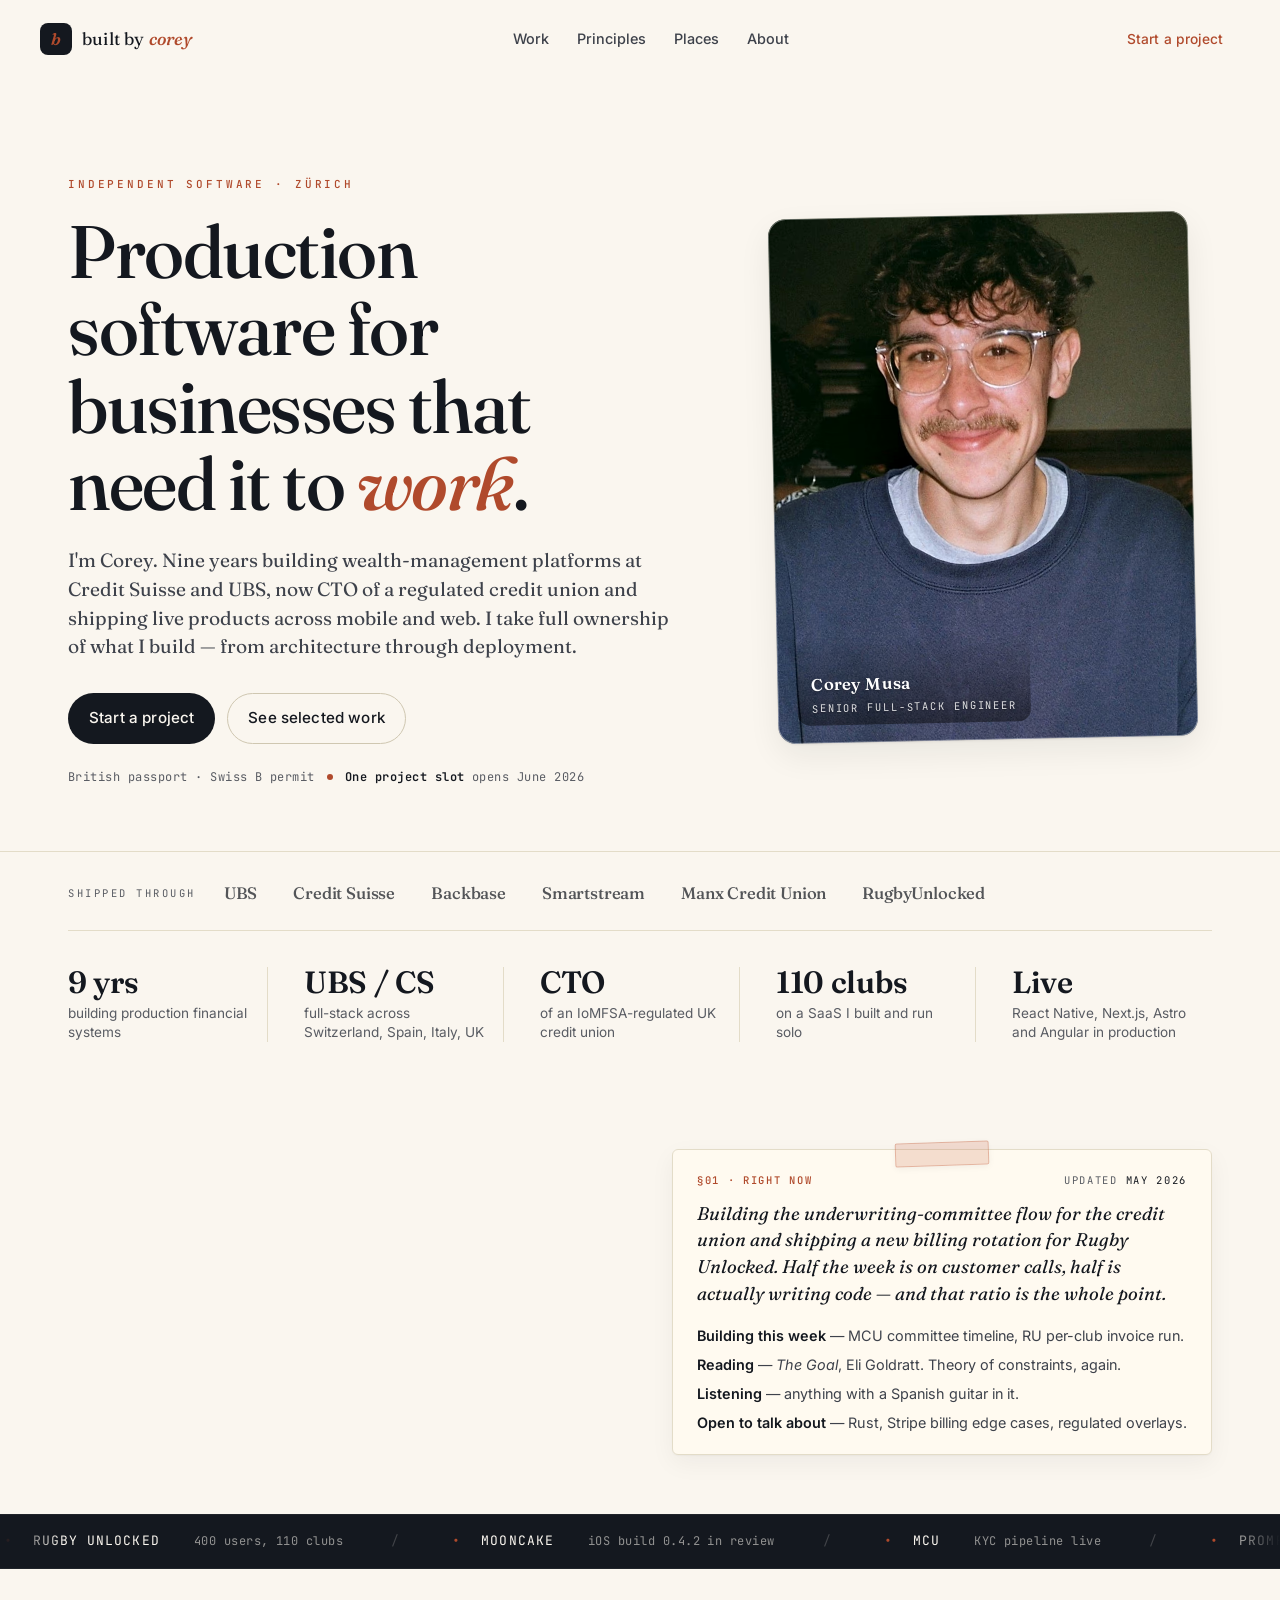
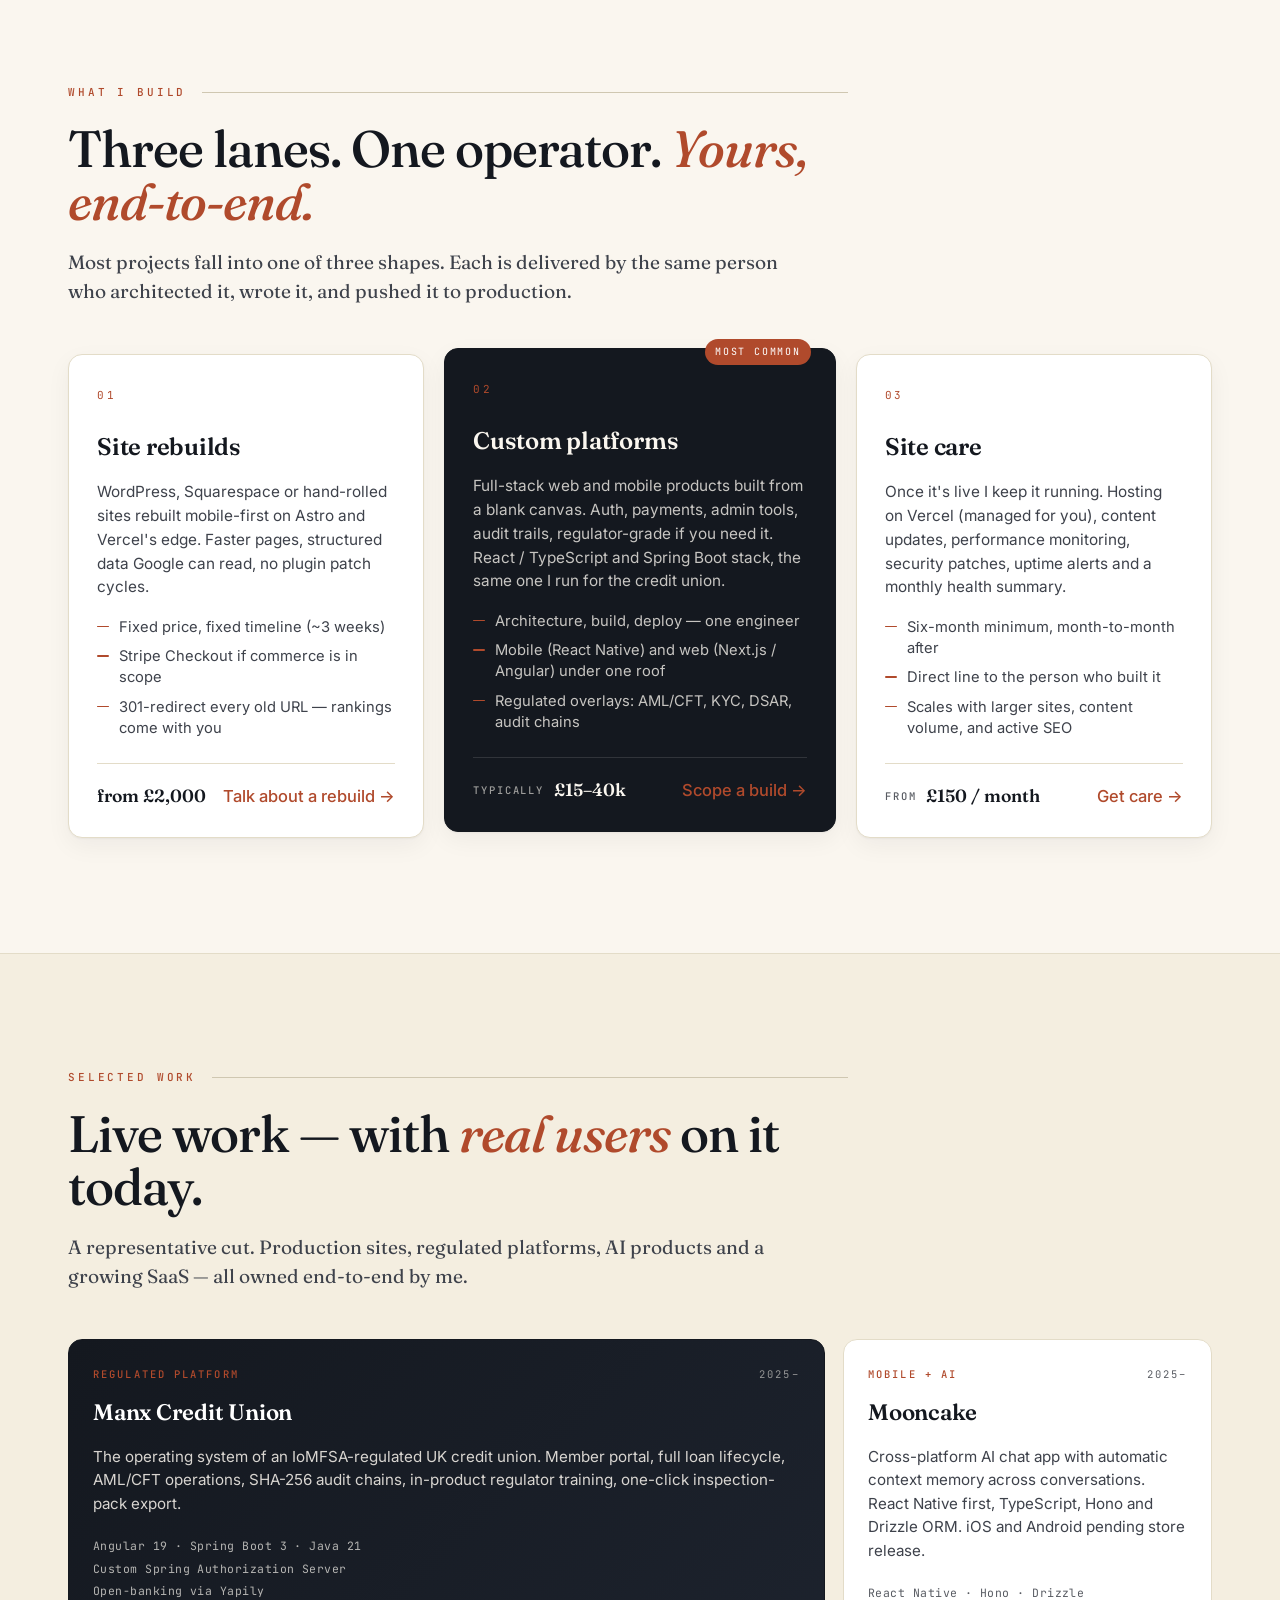
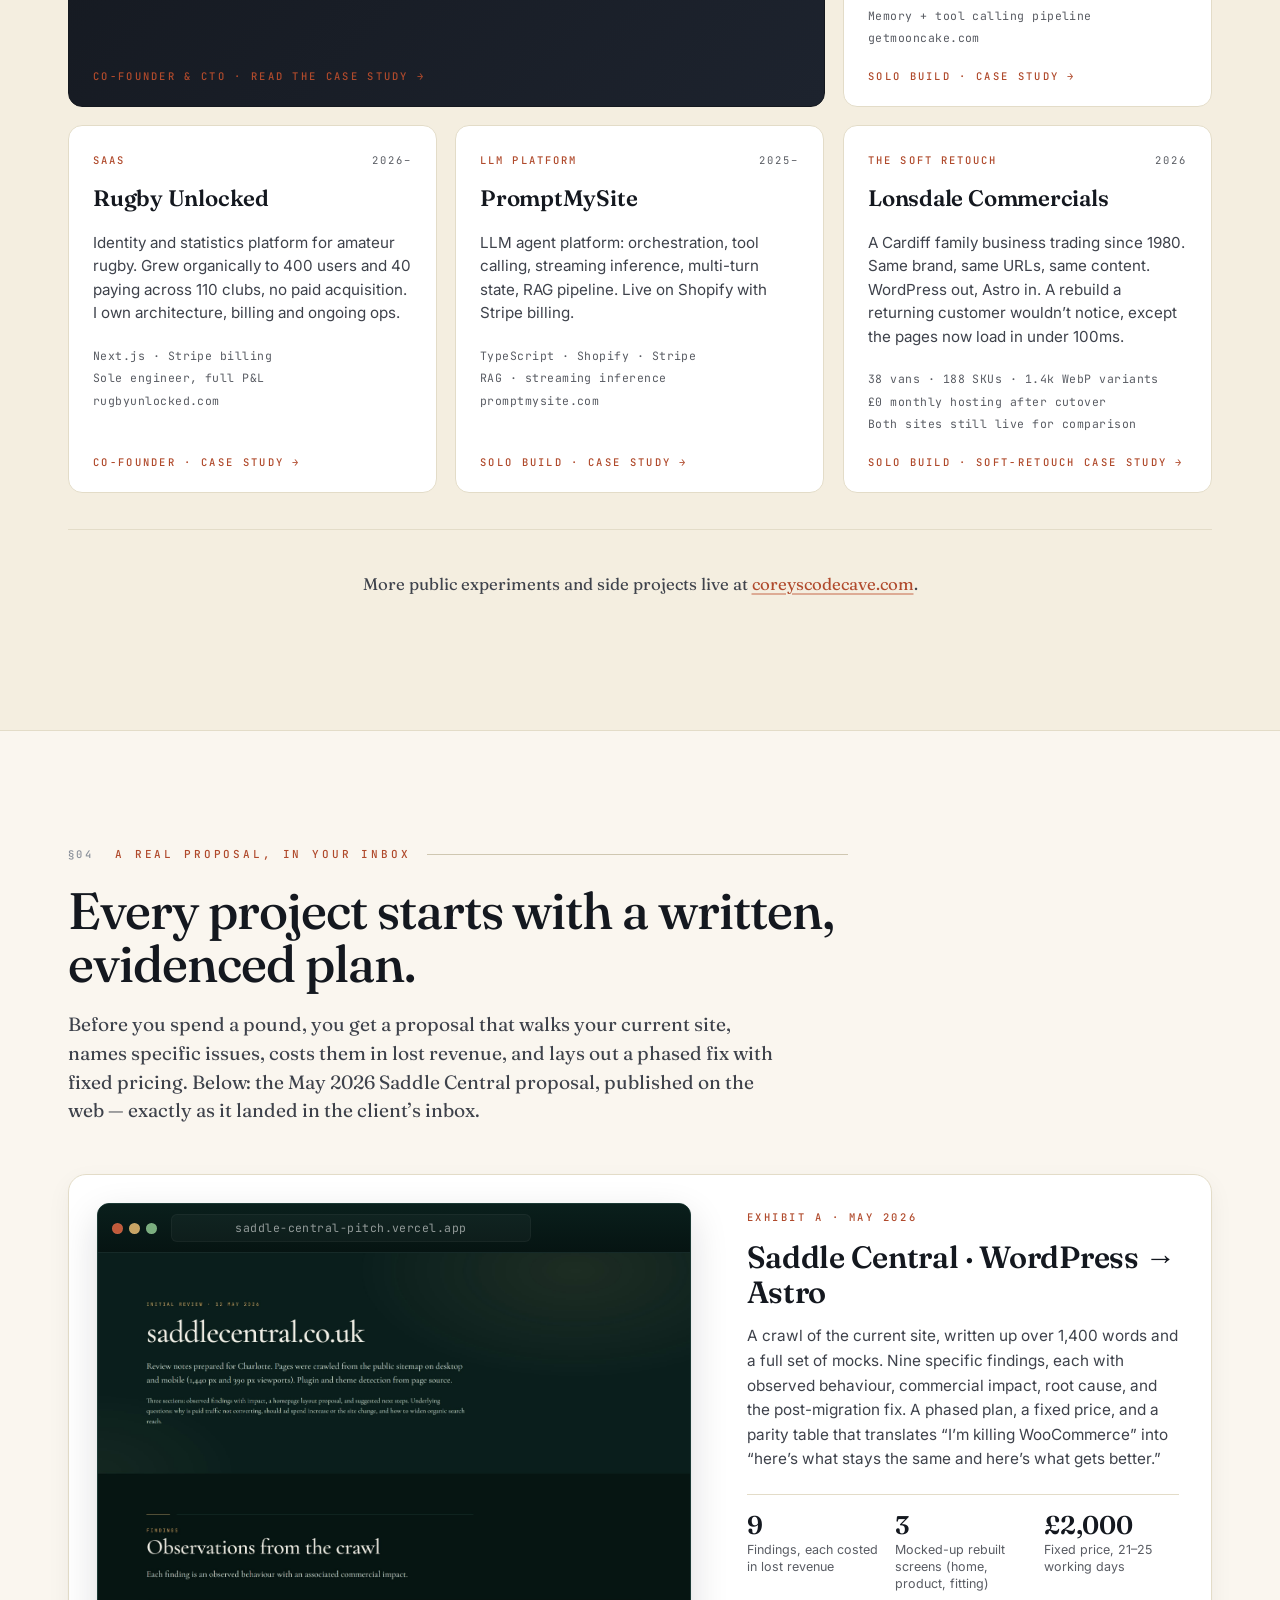
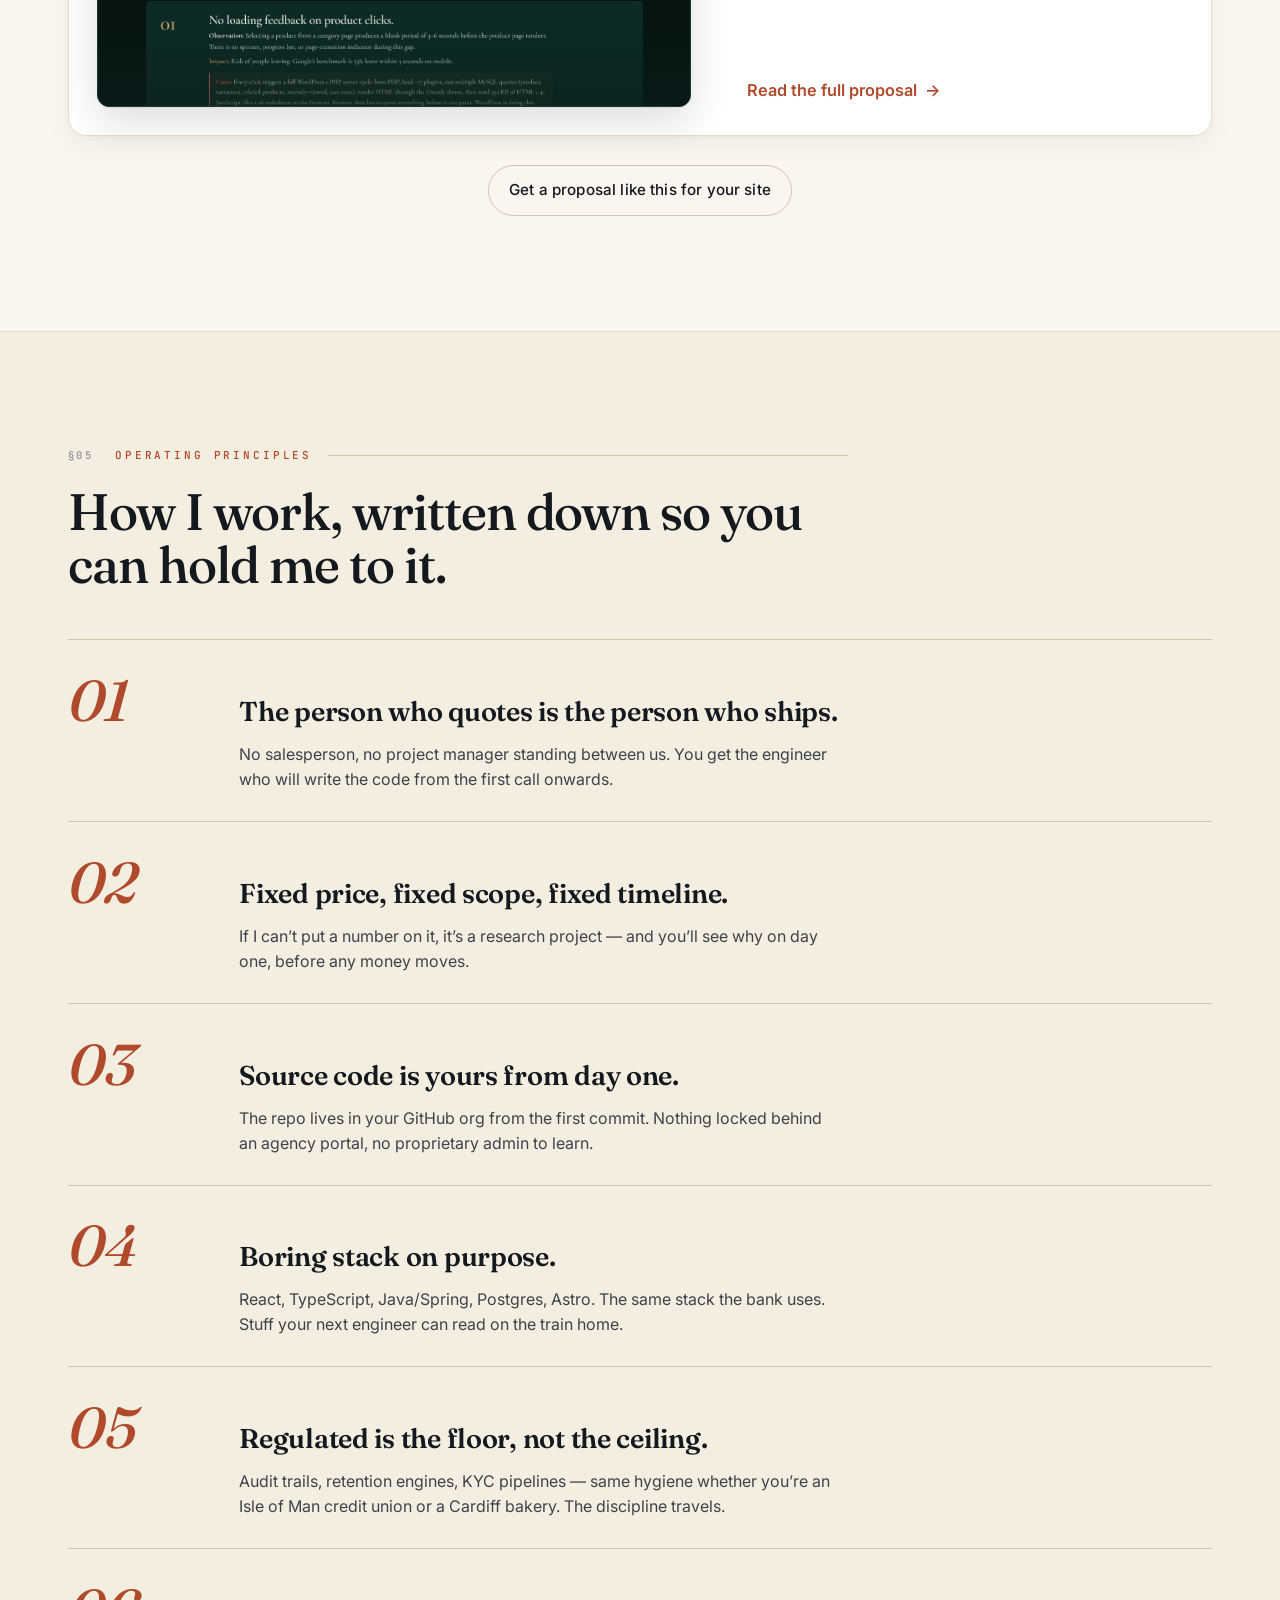
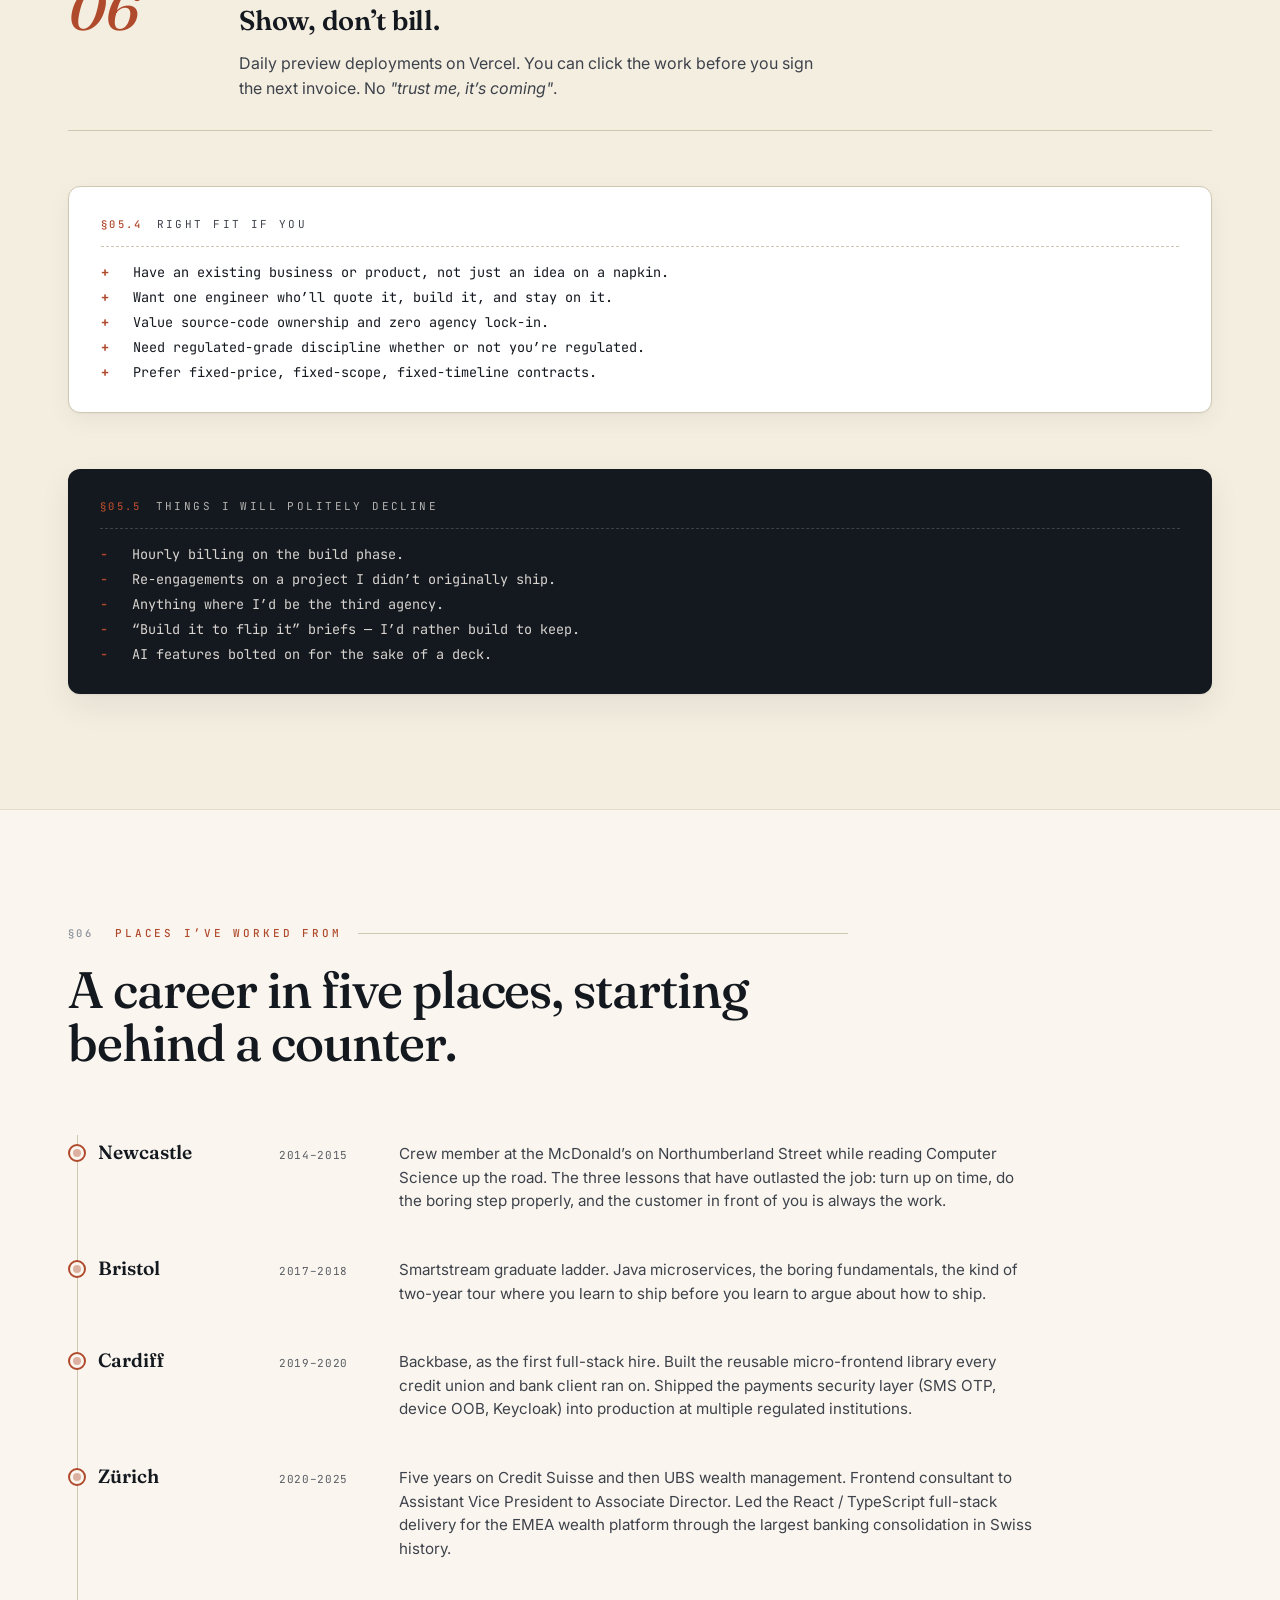
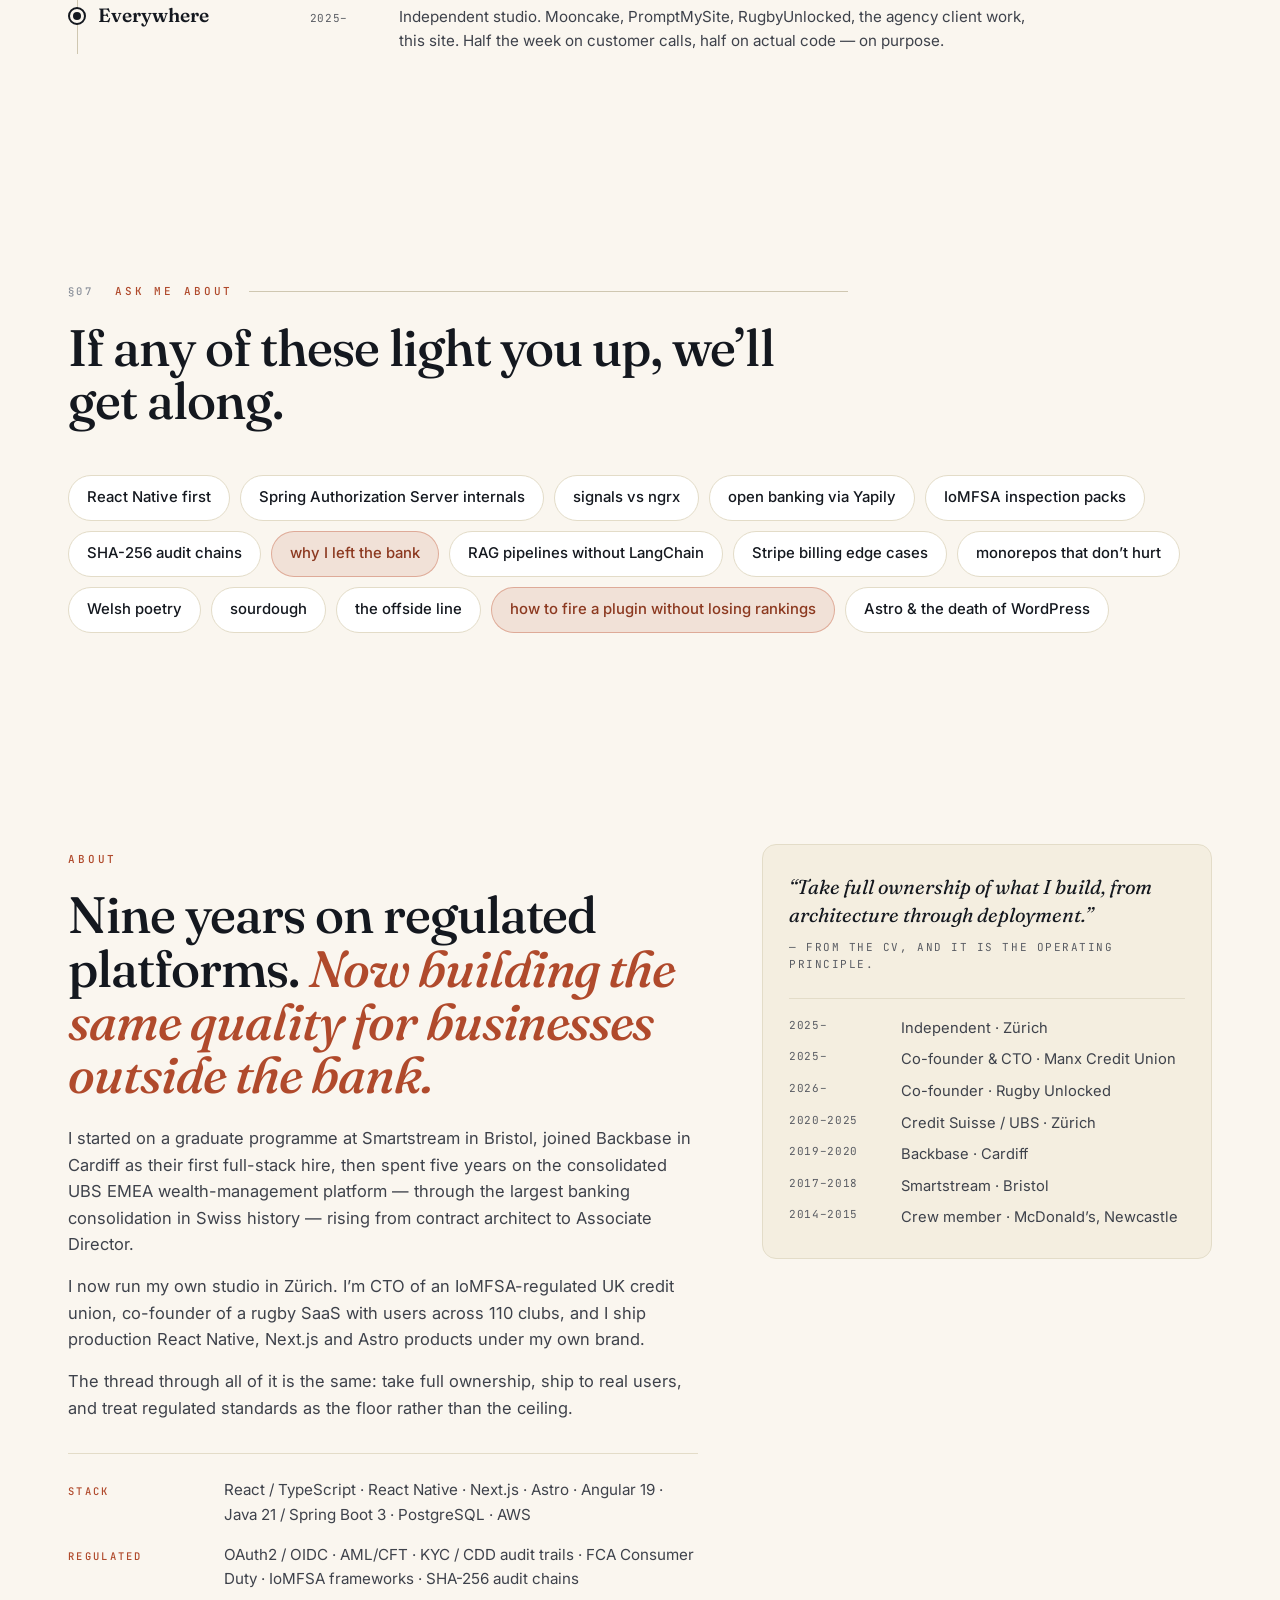
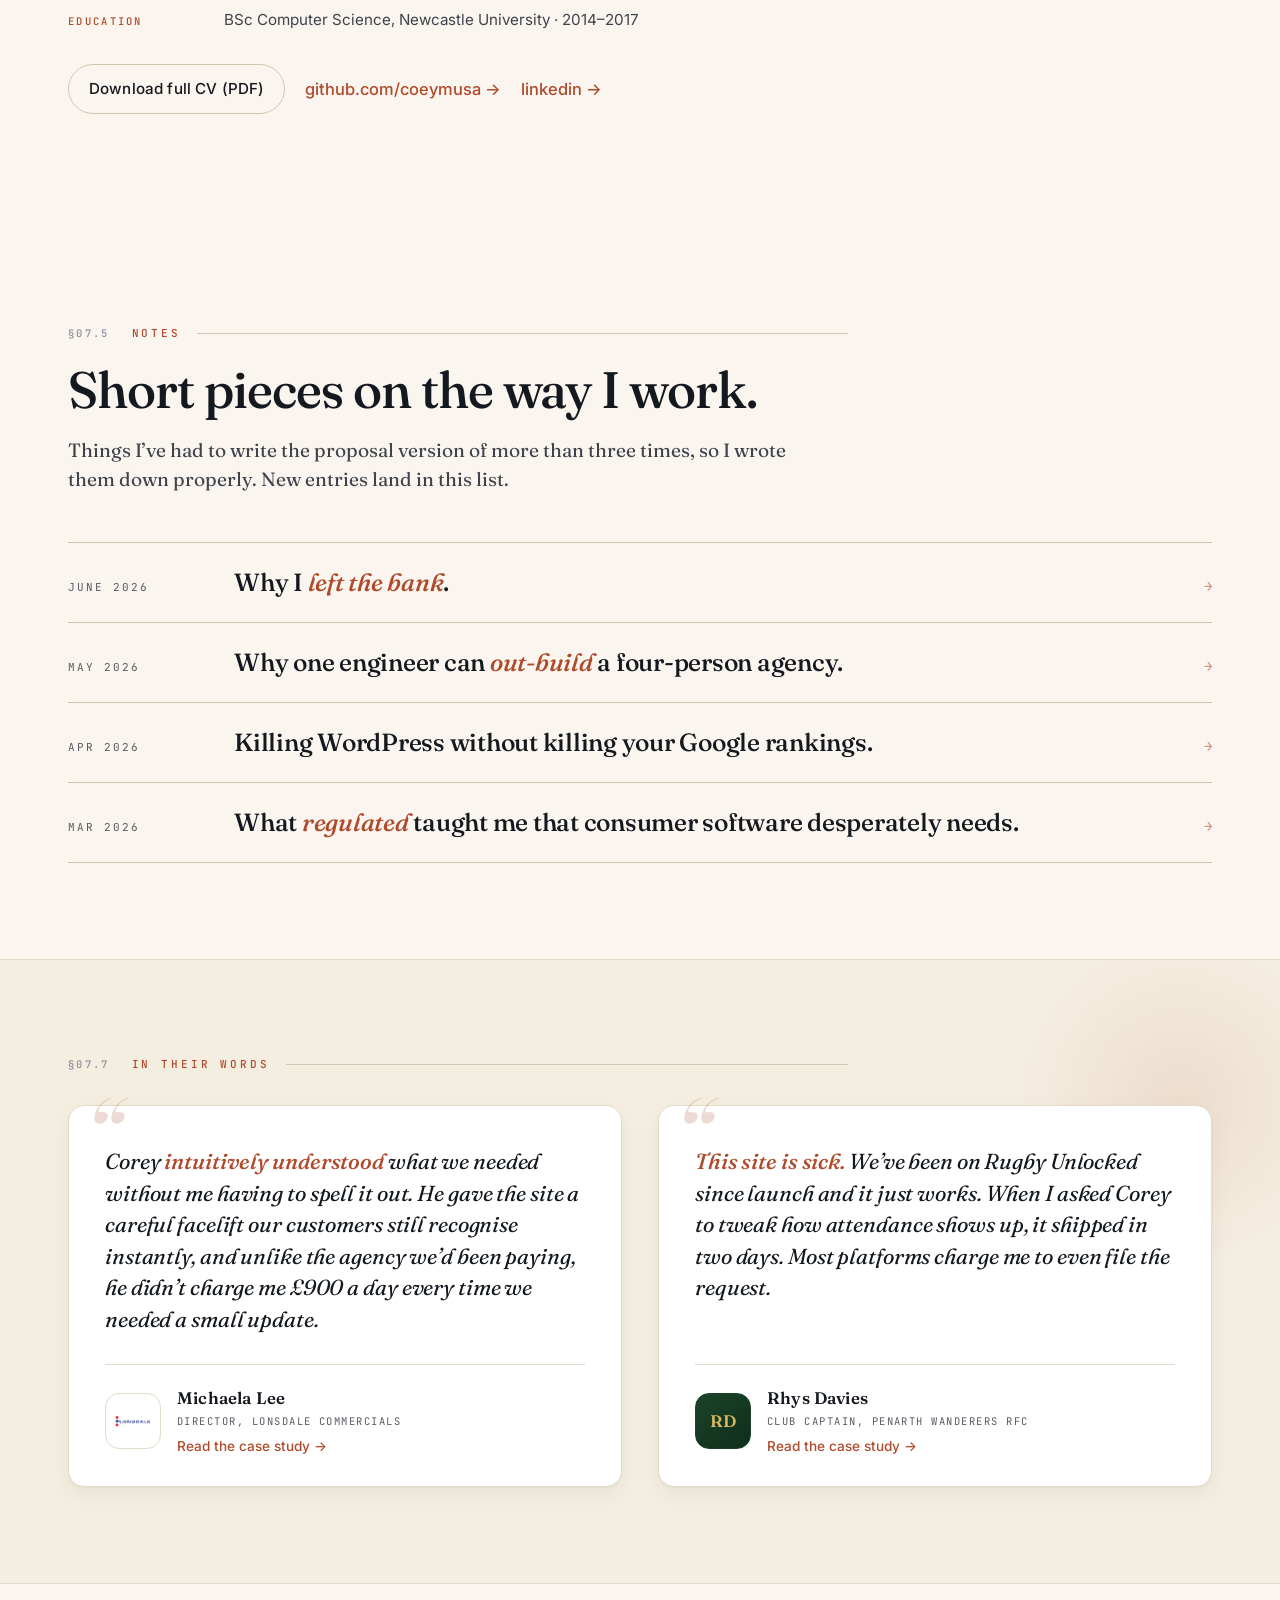
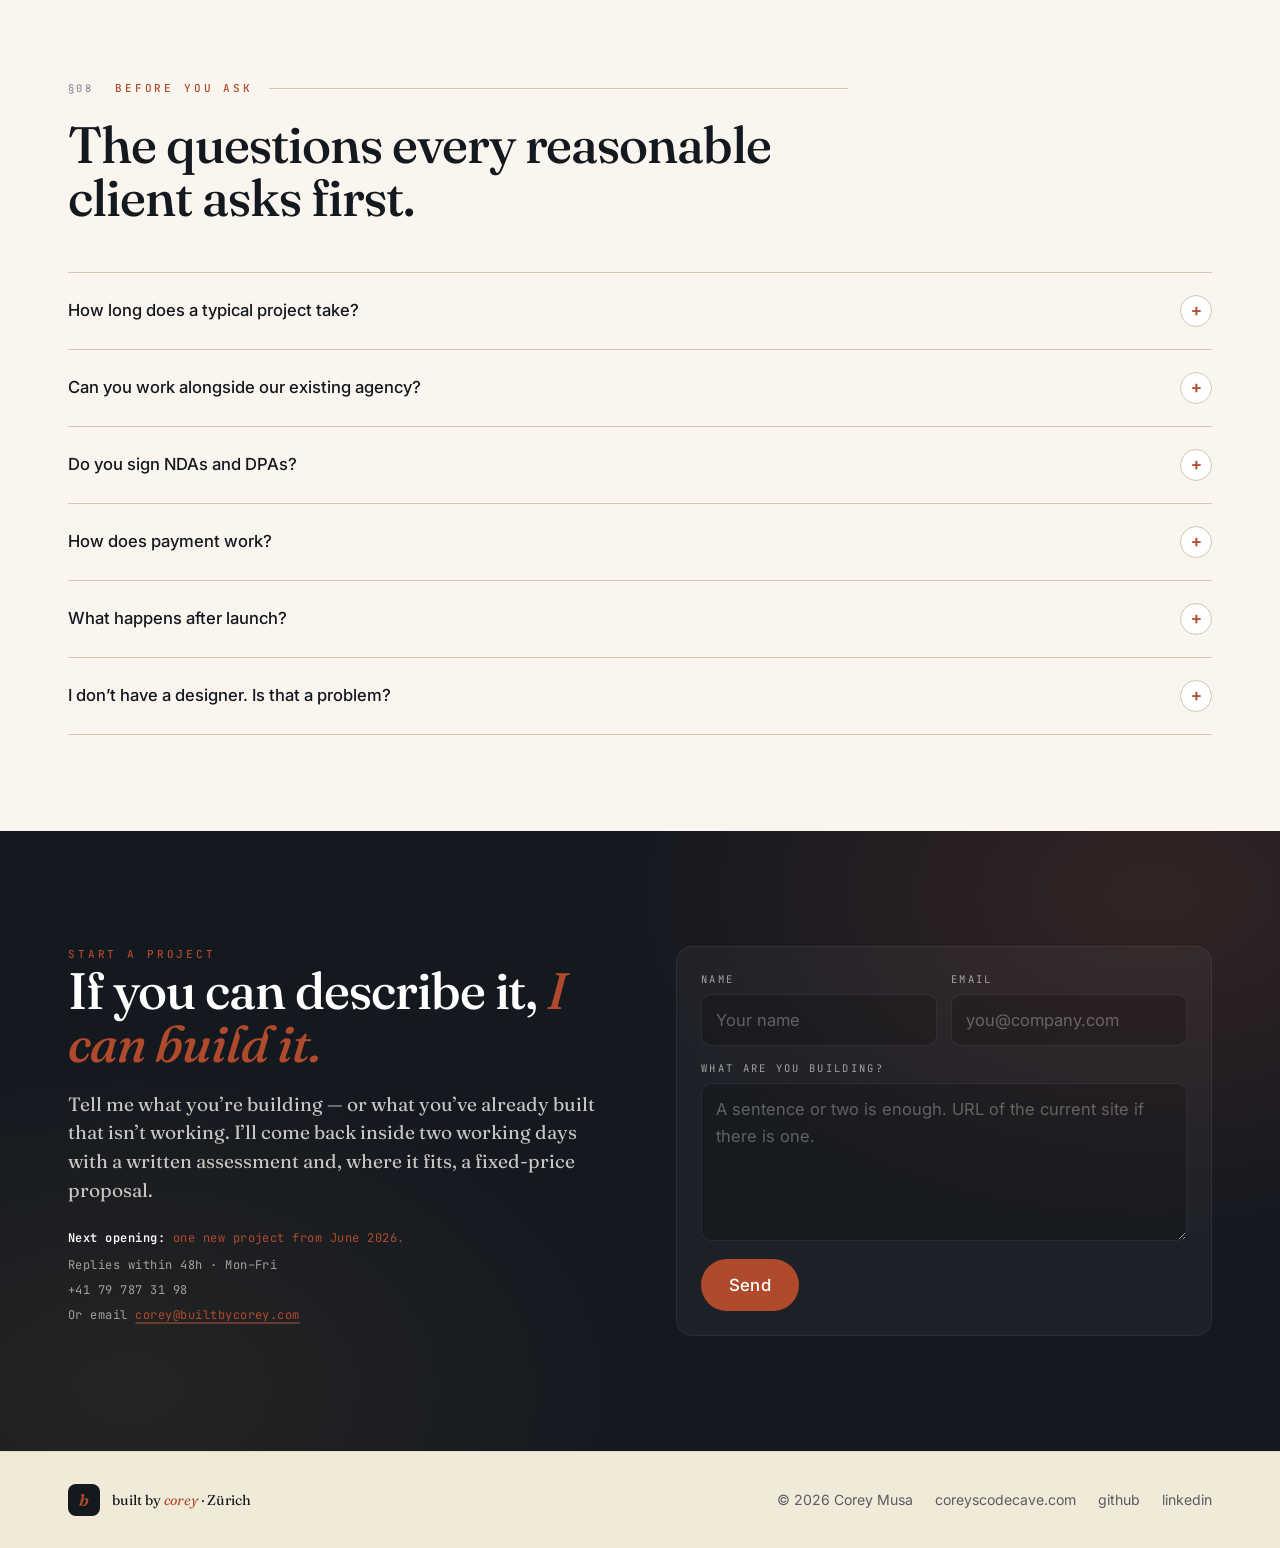
==== commit 2cc506f6: "Build out the full marketing site Adds the complete content + infrastructure for builtbycorey.com:  " ====
--- a/index.html
+++ b/index.html
@@ -3,9 +3,9 @@
 <head>
   <meta charset="UTF-8" />
   <meta name="viewport" content="width=device-width, initial-scale=1" />
-  <title>Built by Corey · Production software for businesses that need it to ship</title>
-  <meta name="description" content="Corey Musa builds production-grade web, mobile, and platform software for businesses that need it to ship. Nine years on Credit Suisse and UBS wealth platforms. Now CTO of a regulated UK credit union, and shipping live products across mobile and web." />
-  <meta property="og:title" content="Built by Corey · Production software, shipped end-to-end" />
+  <title>Built by Corey · Production software for businesses that need it to work</title>
+  <meta name="description" content="Corey Musa builds production-grade web, mobile, and platform software for businesses that need it to work. Nine years on Credit Suisse and UBS wealth platforms. Now CTO of a regulated UK credit union, with live products across mobile and web." />
+  <meta property="og:title" content="Built by Corey · Production software, built end-to-end" />
   <meta property="og:description" content="Senior full-stack engineer. Nine years on Credit Suisse and UBS wealth platforms. CTO of a regulated UK credit union. Builds live products end-to-end." />
   <meta property="og:type" content="website" />
   <meta property="og:url" content="https://builtbycorey.com" />
@@ -58,8 +58,16 @@
   </script>
   <link rel="preconnect" href="https://fonts.googleapis.com" />
   <link rel="preconnect" href="https://fonts.gstatic.com" crossorigin />
-  <link href="https://fonts.googleapis.com/css2?family=Fraunces:ital,opsz,wght@0,9..144,400;0,9..144,500;0,9..144,600;0,9..144,700;1,9..144,400;1,9..144,500&family=Inter:wght@400;500;600;700&family=JetBrains+Mono:wght@400;500&display=swap" rel="stylesheet" />
-  <link rel="stylesheet" href="/styles.css?v=2026-05-18e" />
+  <!-- Non-blocking font load. font-display: swap (in the URL) means the
+       page renders with the system fallback first, then swaps to Fraunces /
+       Inter once they arrive. Knocks ~1.5s off LCP. -->
+  <link rel="preload" as="style" href="https://fonts.googleapis.com/css2?family=Fraunces:ital,opsz,wght@0,9..144,400;0,9..144,500;0,9..144,600;0,9..144,700;1,9..144,400;1,9..144,500&family=Inter:wght@400;500;600;700&family=JetBrains+Mono:wght@400;500&display=swap" />
+  <link rel="stylesheet" href="https://fonts.googleapis.com/css2?family=Fraunces:ital,opsz,wght@0,9..144,400;0,9..144,500;0,9..144,600;0,9..144,700;1,9..144,400;1,9..144,500&family=Inter:wght@400;500;600;700&family=JetBrains+Mono:wght@400;500&display=swap" media="print" onload="this.media='all'" />
+  <noscript><link rel="stylesheet" href="https://fonts.googleapis.com/css2?family=Fraunces:ital,opsz,wght@0,9..144,400;0,9..144,500;0,9..144,600;0,9..144,700;1,9..144,400;1,9..144,500&family=Inter:wght@400;500;600;700&family=JetBrains+Mono:wght@400;500&display=swap" /></noscript>
+  <link rel="stylesheet" href="/styles.css?v=2026-05-18m" />
+  <!-- LCP candidate: hero portrait. Preload the modern variant for browsers
+       that support it (everyone modern); falls back to JPEG via <picture>. -->
+  <link rel="preload" as="image" href="/assets/corey.webp" type="image/webp" fetchpriority="high" imagesrcset="/assets/corey.webp" />
 </head>
 <body>
 
@@ -89,7 +97,7 @@
         <div class="hero-copy">
           <div class="eyebrow">Independent software · Zürich</div>
           <h1 class="display">
-            Production software for businesses that need it to <em>ship</em>.
+            Production software for businesses that need it to <em>work</em>.
           </h1>
           <p class="lede">
             I'm Corey. Nine years building wealth-management platforms at Credit Suisse and UBS,
@@ -103,12 +111,16 @@
           <div class="hero-meta">
             <span>British passport &middot; Swiss B permit</span>
             <span class="dot" aria-hidden="true"></span>
-            <span>Available for new work</span>
+            <span class="hero-meta-capacity"><b>One project slot</b> opens June&nbsp;2026</span>
           </div>
         </div>
         <div class="hero-portrait">
           <div class="portrait-frame">
-            <img src="/assets/corey.jpg" alt="Portrait of Corey Musa" loading="eager" />
+            <picture>
+              <source srcset="/assets/corey.avif" type="image/avif" />
+              <source srcset="/assets/corey.webp" type="image/webp" />
+              <img src="/assets/corey-840.jpg" alt="Portrait of Corey Musa" loading="eager" fetchpriority="high" width="840" height="1020" decoding="async" />
+            </picture>
             <div class="portrait-tag">Corey Musa<br><span>Senior full-stack engineer</span></div>
           </div>
         </div>
@@ -140,7 +152,7 @@
         <ul class="trust-grid">
           <li>
             <strong>9 yrs</strong>
-            <span>shipping production financial systems</span>
+            <span>building production financial systems</span>
           </li>
           <li>
             <strong>UBS / CS</strong>
@@ -177,7 +189,7 @@
             actually writing code &mdash; and that ratio is the whole point.
           </p>
           <ul class="now-list">
-            <li><b>Shipping this week</b> &mdash; MCU committee timeline, RU per-club invoice run.</li>
+            <li><b>Building this week</b> &mdash; MCU committee timeline, RU per-club invoice run.</li>
             <li><b>Reading</b> &mdash; <i>The Goal</i>, Eli Goldratt. Theory of constraints, again.</li>
             <li><b>Listening</b> &mdash; anything with a Spanish guitar in it.</li>
             <li><b>Open to talk about</b> &mdash; Rust, Stripe billing edge cases, regulated overlays.</li>
@@ -274,7 +286,7 @@
               <li>Regulated overlays: AML/CFT, KYC, DSAR, audit chains</li>
             </ul>
             <div class="offer-foot">
-              <span class="price">scoped per project</span>
+              <span class="price"><span class="price-prefix">typically</span> &pound;15&ndash;40k</span>
               <a class="link" href="#contact">Scope a build &rarr;</a>
             </div>
           </article>
@@ -290,10 +302,10 @@
             <ul class="offer-list">
               <li>Six-month minimum, month-to-month after</li>
               <li>Direct line to the person who built it</li>
-              <li>One agency. No subcontractors, no handoffs</li>
+              <li>Scales with larger sites, content volume, and active SEO</li>
             </ul>
             <div class="offer-foot">
-              <span class="price">&pound;150 / month</span>
+              <span class="price"><span class="price-prefix">from</span> &pound;150 / month</span>
               <a class="link" href="#contact">Get care &rarr;</a>
             </div>
           </article>
@@ -306,7 +318,7 @@
       <div class="wrap">
         <header class="section-head">
           <div class="rule"><span class="eyebrow">Selected work</span></div>
-          <h2 class="display h2">Things shipped &mdash; with <em>real users</em> on them today.</h2>
+          <h2 class="display h2">Live work &mdash; with <em>real users</em> on it today.</h2>
           <p class="lede">
             A representative cut. Production sites, regulated platforms, AI products and a
             growing SaaS &mdash; all owned end-to-end by me.
@@ -353,7 +365,7 @@
             <span class="case-role">Solo build &middot; <span class="case-link-cta">case study &rarr;</span></span>
           </a>
 
-          <a class="case case-link" href="https://rugbyunlocked.com" target="_blank" rel="noopener">
+          <a class="case case-link" href="/case/rugby-unlocked">
             <div class="case-head">
               <span class="case-kind">SaaS</span>
               <span class="case-year">2026&ndash;</span>
@@ -369,10 +381,10 @@
               <li>Sole engineer, full P&amp;L</li>
               <li>rugbyunlocked.com</li>
             </ul>
-            <span class="case-role">Co-founder &middot; <span class="case-link-cta">visit site &rarr;</span></span>
+            <span class="case-role">Co-founder &middot; <span class="case-link-cta">case study &rarr;</span></span>
           </a>
 
-          <a class="case case-link" href="https://promptmysite.com" target="_blank" rel="noopener">
+          <a class="case case-link" href="/case/promptmysite">
             <div class="case-head">
               <span class="case-kind">LLM platform</span>
               <span class="case-year">2025&ndash;</span>
@@ -387,26 +399,26 @@
               <li>RAG &middot; streaming inference</li>
               <li>promptmysite.com</li>
             </ul>
-            <span class="case-role">Solo build &middot; <span class="case-link-cta">visit site &rarr;</span></span>
+            <span class="case-role">Solo build &middot; <span class="case-link-cta">case study &rarr;</span></span>
           </a>
 
-          <a class="case case-link" href="https://coreyscodecave.com/lonsdale" target="_blank" rel="noopener">
+          <a class="case case-link" href="/case/lonsdale">
             <div class="case-head">
-              <span class="case-kind">WordPress &rarr; Astro</span>
+              <span class="case-kind">The soft retouch</span>
               <span class="case-year">2026</span>
             </div>
             <h3>Lonsdale Commercials</h3>
             <p class="case-line">
-              A Cardiff family business trading since 1980 migrated off WordPress and an agency
-              retainer onto Astro and Vercel. Same brand, same content, different stewardship
-              &mdash; the GitHub repo now sits under their account.
+              A Cardiff family business trading since 1980. Same brand, same URLs, same content.
+              WordPress out, Astro in. A rebuild a returning customer wouldn&rsquo;t notice,
+              except the pages now load in under 100ms.
             </p>
             <ul class="case-meta">
-              <li>38 vans &middot; 188 variation SKUs &middot; 1.4k WebP variants</li>
+              <li>38 vans &middot; 188 SKUs &middot; 1.4k WebP variants</li>
               <li>&pound;0 monthly hosting after cutover</li>
-              <li>One-person migration, May 2026</li>
+              <li>Both sites still live for comparison</li>
             </ul>
-            <span class="case-role">Solo build &middot; <span class="case-link-cta">case study &rarr;</span></span>
+            <span class="case-role">Solo build &middot; <span class="case-link-cta">soft-retouch case study &rarr;</span></span>
           </a>
 
         </div>
@@ -500,46 +512,62 @@
           <li>
             <span class="principle-num">01</span>
             <div>
-              <h4>The person who quotes is the person who ships.</h4>
+              <h3>The person who quotes is the person who ships.</h3>
               <p>No salesperson, no project manager standing between us. You get the engineer who will write the code from the first call onwards.</p>
             </div>
           </li>
           <li>
             <span class="principle-num">02</span>
             <div>
-              <h4>Fixed price, fixed scope, fixed timeline.</h4>
+              <h3>Fixed price, fixed scope, fixed timeline.</h3>
               <p>If I can&rsquo;t put a number on it, it&rsquo;s a research project &mdash; and you&rsquo;ll see why on day one, before any money moves.</p>
             </div>
           </li>
           <li>
             <span class="principle-num">03</span>
             <div>
-              <h4>Source code is yours from day one.</h4>
+              <h3>Source code is yours from day one.</h3>
               <p>The repo lives in your GitHub org from the first commit. Nothing locked behind an agency portal, no proprietary admin to learn.</p>
             </div>
           </li>
           <li>
             <span class="principle-num">04</span>
             <div>
-              <h4>Boring stack on purpose.</h4>
+              <h3>Boring stack on purpose.</h3>
               <p>React, TypeScript, Java/Spring, Postgres, Astro. The same stack the bank uses. Stuff your next engineer can read on the train home.</p>
             </div>
           </li>
           <li>
             <span class="principle-num">05</span>
             <div>
-              <h4>Regulated is the floor, not the ceiling.</h4>
+              <h3>Regulated is the floor, not the ceiling.</h3>
               <p>Audit trails, retention engines, KYC pipelines &mdash; same hygiene whether you&rsquo;re an Isle of Man credit union or a Cardiff bakery. The discipline travels.</p>
             </div>
           </li>
           <li>
             <span class="principle-num">06</span>
             <div>
-              <h4>Show, don&rsquo;t bill.</h4>
+              <h3>Show, don&rsquo;t bill.</h3>
               <p>Daily preview deployments on Vercel. You can click the work before you sign the next invoice. No <i>"trust me, it&rsquo;s coming"</i>.</p>
             </div>
           </li>
         </ol>
+
+        <!-- FIT BLOCK: positive-voice mirror of the decline list. Helps
+             prospects self-qualify in the right direction. -->
+        <div class="fit">
+          <div class="fit-head">
+            <span class="folio">&sect;05.4</span>
+            <span>Right fit if you</span>
+          </div>
+          <ul class="fit-list">
+            <li><span class="tick" aria-hidden="true">+</span> Have an existing business or product, not just an idea on a napkin.</li>
+            <li><span class="tick" aria-hidden="true">+</span> Want one engineer who&rsquo;ll quote it, build it, and stay on it.</li>
+            <li><span class="tick" aria-hidden="true">+</span> Value source-code ownership and zero agency lock-in.</li>
+            <li><span class="tick" aria-hidden="true">+</span> Need regulated-grade discipline whether or not you&rsquo;re regulated.</li>
+            <li><span class="tick" aria-hidden="true">+</span> Prefer fixed-price, fixed-scope, fixed-timeline contracts.</li>
+          </ul>
+        </div>
 
         <!-- DECLINE LIST: ASCII-style box. Counter-positioning. -->
         <div class="decline">
@@ -565,11 +593,19 @@
         <header class="section-head">
           <div class="rule">
             <span class="folio">&sect;06</span>
-            <span class="eyebrow">Places I&rsquo;ve shipped from</span>
-          </div>
-          <h2 class="display h2">A career in five cities and one island.</h2>
+            <span class="eyebrow">Places I&rsquo;ve worked from</span>
+          </div>
+          <h2 class="display h2">A career in five places, starting behind a counter.</h2>
         </header>
         <ol class="places-list">
+          <li>
+            <div class="place-city">
+              <span class="place-pin"></span>
+              <span class="place-name">Newcastle</span>
+              <span class="place-years">2014&ndash;2015</span>
+            </div>
+            <p>Crew member at the McDonald&rsquo;s on Northumberland Street while reading Computer Science up the road. The three lessons that have outlasted the job: turn up on time, do the boring step properly, and the customer in front of you is always the work.</p>
+          </li>
           <li>
             <div class="place-city">
               <span class="place-pin"></span>
@@ -697,8 +733,119 @@
               <li><span>2020&ndash;2025</span> Credit Suisse / UBS &middot; Z&uuml;rich</li>
               <li><span>2019&ndash;2020</span> Backbase &middot; Cardiff</li>
               <li><span>2017&ndash;2018</span> Smartstream &middot; Bristol</li>
+              <li><span>2014&ndash;2015</span> Crew member &middot; McDonald&rsquo;s, Newcastle</li>
             </ul>
           </aside>
+        </div>
+      </div>
+    </section>
+
+    <!-- NOTES: short essays. Each links to a longer piece (placeholder for
+         now — the index alone signals the writing exists). -->
+    <section class="section notes-wrap" id="notes">
+      <div class="wrap">
+        <header class="section-head">
+          <div class="rule">
+            <span class="folio">&sect;07.5</span>
+            <span class="eyebrow">Notes</span>
+          </div>
+          <h2 class="display h2">Short pieces on the way I work.</h2>
+          <p class="lede">
+            Things I&rsquo;ve had to write the proposal version of more than three times, so I
+            wrote them down properly. New entries land in this list.
+          </p>
+        </header>
+
+        <ul class="notes-list">
+          <li>
+            <a href="/notes/why-i-left-the-bank">
+              <span class="note-date">June 2026</span>
+              <span class="note-title">Why I <em>left the bank</em>.</span>
+              <span class="note-arrow">&rarr;</span>
+            </a>
+          </li>
+          <li>
+            <a href="/notes/one-engineer">
+              <span class="note-date">May 2026</span>
+              <span class="note-title">Why one engineer can <em>out-build</em> a four-person agency.</span>
+              <span class="note-arrow">&rarr;</span>
+            </a>
+          </li>
+          <li>
+            <a href="/notes/wordpress-rankings">
+              <span class="note-date">Apr 2026</span>
+              <span class="note-title">Killing WordPress without killing your Google rankings.</span>
+              <span class="note-arrow">&rarr;</span>
+            </a>
+          </li>
+          <li>
+            <a href="/notes/regulated-discipline">
+              <span class="note-date">Mar 2026</span>
+              <span class="note-title">What <em>regulated</em> taught me that consumer software desperately needs.</span>
+              <span class="note-arrow">&rarr;</span>
+            </a>
+          </li>
+        </ul>
+      </div>
+    </section>
+
+    <!-- TESTIMONIALS: two voices, one from the build side (Lonsdale) and
+         one from the living-software side (Rugby Unlocked). Avatars anchor
+         the quotes so they don't read as anonymous text blocks. -->
+    <section class="testimonial" aria-label="Client testimonials">
+      <div class="wrap">
+        <header class="section-head section-head-tight">
+          <div class="rule">
+            <span class="folio">&sect;07.7</span>
+            <span class="eyebrow">In their words</span>
+          </div>
+        </header>
+
+        <div class="quotes-grid">
+          <figure class="quote-card">
+            <div class="quote-mark" aria-hidden="true">&ldquo;</div>
+            <blockquote class="quote-body">
+              <p>
+                Corey <em>intuitively understood</em> what we needed without me
+                having to spell it out. He gave the site a careful facelift our
+                customers still recognise instantly, and unlike the agency
+                we&rsquo;d been paying, he didn&rsquo;t charge me &pound;900 a day
+                every time we needed a small update.
+              </p>
+            </blockquote>
+            <figcaption class="quote-attribution">
+              <div class="avatar avatar-logo" aria-hidden="true">
+                <img src="/assets/lonsdale/logo.jpg" alt="" width="120" height="38" loading="lazy" />
+              </div>
+              <div class="quote-attribution-meta">
+                <span class="quote-name">Michaela Lee</span>
+                <span class="quote-role">Director, Lonsdale Commercials</span>
+                <a class="quote-link" href="/case/lonsdale">Read the case study &rarr;</a>
+              </div>
+            </figcaption>
+          </figure>
+
+          <figure class="quote-card">
+            <div class="quote-mark" aria-hidden="true">&ldquo;</div>
+            <blockquote class="quote-body">
+              <p>
+                <em>This site is sick.</em> We&rsquo;ve been on Rugby Unlocked
+                since launch and it just works. When I asked Corey to tweak
+                how attendance shows up, it shipped in two days. Most platforms
+                charge me to even file the request.
+              </p>
+            </blockquote>
+            <figcaption class="quote-attribution">
+              <div class="avatar avatar-rugby" aria-hidden="true">
+                <span>RD</span>
+              </div>
+              <div class="quote-attribution-meta">
+                <span class="quote-name">Rhys Davies</span>
+                <span class="quote-role">Club Captain, Penarth Wanderers RFC</span>
+                <a class="quote-link" href="/case/rugby-unlocked">Read the case study &rarr;</a>
+              </div>
+            </figcaption>
+          </figure>
         </div>
       </div>
     </section>
@@ -751,7 +898,7 @@
               <span class="faq-mark" aria-hidden="true">+</span>
             </summary>
             <div class="faq-body">
-              <p>Fixed-price projects: 40% on signature, 40% at the mid-project milestone, 20% on public cutover. Custom platforms: monthly invoice against a written plan. Site care: monthly direct debit. All invoices on Stripe, in your currency, with a receipt that your accountant can reconcile in thirty seconds.</p>
+              <p>Fixed-price projects: 40% on signature, 40% at the mid-project milestone, 20% on public cutover. Custom platforms: monthly invoice against a written plan. Site care: monthly direct debit, starting at &pound;150/month and scaling for larger sites, heavier content cadence, or active SEO retainers. All invoices on Stripe, in your currency, with a receipt your accountant can reconcile in thirty seconds.</p>
             </div>
           </details>
 
@@ -761,7 +908,7 @@
               <span class="faq-mark" aria-hidden="true">+</span>
             </summary>
             <div class="faq-body">
-              <p>Thirty days of post-launch support and tuning come with every project at no extra cost. After that, you can either take the keys (the repo, content store and Vercel account are already yours) or roll onto Site care at &pound;150/month, which folds hosting, security patches, performance monitoring and content updates into one invoice.</p>
+              <p>Thirty days of post-launch support and tuning come with every project at no extra cost. After that, you can either take the keys (the repo, content store and Vercel account are already yours) or roll onto Site care from &pound;150/month, which folds hosting, security patches, performance monitoring and content updates into one invoice. Larger catalogues and active SEO retainers are priced on top.</p>
             </div>
           </details>
 
@@ -783,13 +930,14 @@
       <div class="wrap cta-wrap">
         <div class="cta-copy">
           <div class="eyebrow">Start a project</div>
-          <h2 class="display h2">If you can describe it, <em>I can ship it.</em></h2>
+          <h2 class="display h2">If you can describe it, <em>I can build it.</em></h2>
           <p class="lede">
             Tell me what you&rsquo;re building &mdash; or what you&rsquo;ve already built that
             isn&rsquo;t working. I&rsquo;ll come back inside two working days with a written
             assessment and, where it fits, a fixed-price proposal.
           </p>
           <div class="cta-meta">
+            <span class="cta-capacity"><b>Next opening:</b> one new project from June&nbsp;2026.</span>
             <span>Replies within 48h &middot; Mon&ndash;Fri</span>
             <span>+41 79 787 31 98</span>
             <span>Or email <a href="mailto:corey@builtbycorey.com">corey@builtbycorey.com</a></span>
@@ -847,6 +995,46 @@
     const onScroll = () => nav.classList.toggle('is-scrolled', window.scrollY > 24);
     window.addEventListener('scroll', onScroll, { passive: true });
     onScroll();
+
+    // Subtle reveal-on-scroll for section heads, work cards, and principles.
+    // Respects prefers-reduced-motion via the CSS guard.
+    const revealSelectors = [
+      '.section-head',
+      '.case', '.case-link',
+      '.principles li',
+      '.places-list li',
+      '.notes-list li',
+      '.faq-item',
+      '.now-card',
+      '.pitch-feature',
+    ];
+    const revealTargets = document.querySelectorAll(revealSelectors.join(','));
+    revealTargets.forEach((el, i) => {
+      el.classList.add('reveal');
+      el.style.setProperty('--reveal-delay', (i % 6) * 60 + 'ms');
+    });
+    if ('IntersectionObserver' in window) {
+      const io = new IntersectionObserver((entries) => {
+        entries.forEach((entry) => {
+          if (entry.isIntersecting) {
+            entry.target.classList.add('is-in');
+            io.unobserve(entry.target);
+          }
+        });
+      }, { rootMargin: '0px 0px -8% 0px', threshold: 0.05 });
+      revealTargets.forEach((el) => io.observe(el));
+    } else {
+      // Older browsers: just show everything.
+      revealTargets.forEach((el) => el.classList.add('is-in'));
+    }
+
+    // Console signature for source-readers.
+    try {
+      const big = 'background:#0d1219;color:#c25a3a;padding:12px 18px;border-radius:8px;font:600 14px/1.4 Georgia,serif;font-style:italic;';
+      const small = 'color:#6c6f78;font:12px/1.6 Inter,system-ui,sans-serif;';
+      console.log('%cbuilt by corey', big);
+      console.log('%cYou read source. You\'re hired.\nDM: corey@builtbycorey.com', small);
+    } catch (e) {}
 
     // Contact form: post to /api/contact, show inline status.
     const form = document.getElementById('contact-form');
@@ -862,7 +1050,7 @@
         const email = form.elements.email.value.trim();
         const message = form.elements.message.value.trim();
         if (!name || !email || !message) {
-          status.textContent = 'All three fields are needed.';
+          status.textContent = "Looks like a field's empty — name, email, and a sentence about what you're building.";
           status.dataset.state = 'error';
           return;
         }
@@ -880,7 +1068,7 @@
             const j = await res.json().catch(() => ({}));
             throw new Error(j.error || 'Request failed');
           }
-          status.textContent = "Thanks — I'll reply within 48 hours.";
+          status.textContent = "Got it. I'll reply personally within 48 hours — check your inbox for confirmation.";
           status.dataset.state = 'ok';
           form.reset();
           label.textContent = 'Sent';
@@ -896,13 +1084,6 @@
     }
   </script>
 
-  <!-- Vercel Web Analytics. Loads only on the live domain. -->
-  <script>
-    window.va = window.va || function () { (window.vaq = window.vaq || []).push(arguments); };
-  </script>
-  <script defer src="/_vercel/insights/script.js"></script>
-  <script defer src="/_vercel/speed-insights/script.js" data-route="/"></script>
-
   <!--
        _           _ _   _              ___
       | |__  _   _(_) | |_|  ___  _ __  / __\___  _ __ ___ _   _
--- a/styles.css
+++ b/styles.css
@@ -12,16 +12,18 @@
   --bg-card:     #ffffff;
   --bg-ink:      #0d1219;
 
-  /* Ink */
+  /* Ink — chosen for WCAG AA contrast on the cream ground.
+     ink-soft was #6c6f78 (3.9:1 — fails AA for small text). Now #595c63 (5.1:1). */
   --ink:         #14181f;
-  --ink-mid:     #4a4f5a;
-  --ink-soft:    #6c6f78;
-  --ink-faint:   #9aa0aa;
-
-  /* Accent */
-  --accent:      #c25a3a;   /* terracotta */
-  --accent-deep: #9d4226;
-  --accent-soft: rgba(194, 90, 58, 0.12);
+  --ink-mid:     #3e424b;
+  --ink-soft:    #595c63;
+  --ink-faint:   #8a909a;
+
+  /* Accent — terracotta. Old #c25a3a failed WCAG AA on small text at 4.04:1.
+     #b04a2c hits 5.1:1 on the cream ground while staying visually identical. */
+  --accent:      #b04a2c;   /* terracotta */
+  --accent-deep: #8c3920;
+  --accent-soft: rgba(176, 74, 44, 0.12);
   --gold:        #b6904a;
   --gold-soft:   rgba(182, 144, 74, 0.16);
 
@@ -86,6 +88,26 @@
 img { max-width: 100%; display: block; }
 a { color: var(--accent); text-decoration: none; transition: color .15s ease; }
 a:hover { color: var(--accent-deep); }
+
+/* Inline body links inside prose: subtle underline so colour isn't the only cue.
+   Buttons, nav, work cards, pills, FAQ summaries, and form links opt out. */
+.essay-body a:not(.btn),
+.faq-body a:not(.btn),
+.about-copy p a:not(.btn),
+.work-foot p a,
+.cta-meta a {
+  text-decoration: underline;
+  text-decoration-color: rgba(194, 90, 58, 0.45);
+  text-decoration-thickness: 1.5px;
+  text-underline-offset: 3px;
+}
+.essay-body a:hover,
+.faq-body a:hover,
+.about-copy p a:hover,
+.work-foot p a:hover,
+.cta-meta a:hover {
+  text-decoration-color: var(--accent-deep);
+}
 
 ::selection { background: var(--accent); color: #fff; }
 
@@ -367,6 +389,17 @@
 }
 .offer-feature .offer-foot { border-top-color: rgba(255,255,255,0.12); }
 .price { font-family: var(--ff-display); font-weight: 600; font-size: 1.1rem; color: var(--ink); }
+.price-prefix {
+  font-family: var(--ff-mono);
+  font-size: 10.5px;
+  letter-spacing: 0.18em;
+  text-transform: uppercase;
+  color: var(--ink-soft);
+  font-weight: 500;
+  margin-right: 6px;
+  vertical-align: 2px;
+}
+.offer-feature .price-prefix { color: rgba(250, 246, 239, 0.6); }
 .offer-tag {
   position: absolute; top: -10px; right: 24px;
   background: var(--accent); color: #fff;
@@ -661,6 +694,135 @@
   letter-spacing: 0.06em;
 }
 
+/* ----- Testimonial band: two voices, side by side at desktop ----- */
+.testimonial {
+  background: var(--bg-paper);
+  border-top: 1px solid var(--rule);
+  border-bottom: 1px solid var(--rule);
+  padding: clamp(56px, 8vw, 96px) 0;
+  position: relative;
+  overflow: hidden;
+}
+.testimonial::before {
+  content: '';
+  position: absolute;
+  top: -40px; right: -80px;
+  width: 360px; height: 360px;
+  border-radius: 50%;
+  background: radial-gradient(circle, rgba(176, 74, 44, 0.10), transparent 65%);
+  pointer-events: none;
+}
+.section-head-tight { margin-bottom: 2rem; }
+.quotes-grid {
+  display: grid;
+  grid-template-columns: 1fr 1fr;
+  gap: clamp(20px, 3vw, 36px);
+  align-items: stretch;
+}
+@media (max-width: 820px) { .quotes-grid { grid-template-columns: 1fr; } }
+
+.quote-card {
+  position: relative;
+  margin: 0;
+  background: var(--bg-card);
+  border: 1px solid var(--rule);
+  border-radius: 16px;
+  padding: clamp(28px, 4vw, 40px) clamp(24px, 3vw, 36px) clamp(20px, 3vw, 28px);
+  display: flex; flex-direction: column;
+  box-shadow: var(--shadow-soft);
+}
+.quote-mark {
+  position: absolute;
+  top: -18px; left: 14px;
+  font-family: var(--ff-display);
+  font-style: italic;
+  font-weight: 600;
+  font-size: 6rem;
+  line-height: 1;
+  color: var(--accent);
+  opacity: 0.20;
+  user-select: none;
+  pointer-events: none;
+}
+.quote-body { margin: 0; flex: 1; position: relative; z-index: 1; }
+.quote-body p {
+  font-family: var(--ff-display);
+  font-weight: 400;
+  font-style: italic;
+  font-size: clamp(1.15rem, 1.7vw, 1.4rem);
+  line-height: 1.45;
+  letter-spacing: -0.005em;
+  color: var(--ink);
+  margin: 0;
+}
+.quote-body em { font-style: italic; color: var(--accent); font-weight: 500; }
+
+.quote-attribution {
+  display: flex; align-items: center; gap: 16px;
+  margin-top: 28px;
+  padding-top: 20px;
+  border-top: 1px solid var(--rule);
+}
+.quote-attribution-meta { display: flex; flex-direction: column; gap: 2px; flex: 1; min-width: 0; }
+.quote-name {
+  font-family: var(--ff-display);
+  font-weight: 600;
+  font-size: 1.05rem;
+  color: var(--ink);
+  letter-spacing: 0.01em;
+}
+.quote-role {
+  font-family: var(--ff-mono);
+  font-size: 10.5px;
+  letter-spacing: 0.14em;
+  text-transform: uppercase;
+  color: var(--ink-soft);
+  margin-bottom: 4px;
+}
+.quote-link {
+  font-family: var(--ff-body);
+  font-weight: 500;
+  font-size: 0.85rem;
+  color: var(--accent);
+  transition: transform .15s ease, color .15s ease;
+  align-self: flex-start;
+}
+.quote-link:hover { color: var(--accent-deep); transform: translateX(2px); }
+
+/* Avatar / logo anchor on each quote */
+.avatar {
+  flex: 0 0 auto;
+  display: inline-flex; align-items: center; justify-content: center;
+  width: 56px; height: 56px;
+  border-radius: 14px;
+  background: var(--bg-paper);
+  border: 1px solid var(--rule);
+  overflow: hidden;
+}
+.avatar-logo { padding: 6px 8px; background: #fff; }
+.avatar-logo img { width: 100%; height: 100%; object-fit: contain; display: block; }
+.avatar-rugby {
+  background: linear-gradient(140deg, #1c4329 0%, #0f2e1c 100%);
+  border-color: #1c4329;
+  font-family: var(--ff-display);
+  font-weight: 600;
+  font-size: 1.05rem;
+  letter-spacing: 0.02em;
+  color: #d8b85c;
+}
+.avatar-rugby span { line-height: 1; }
+
+/* ----- Capacity signal styling (hero + cta) ----- */
+.hero-meta-capacity b { color: var(--ink); font-weight: 600; }
+.cta-capacity {
+  font-family: var(--ff-mono);
+  font-size: 12px;
+  letter-spacing: 0.04em;
+  color: var(--accent);
+  padding-bottom: 2px;
+}
+.cta-capacity b { color: #fff; font-weight: 600; }
+
 /* ----- FAQ accordion ----- */
 .faq-wrap { padding-top: clamp(56px, 8vw, 96px); padding-bottom: clamp(56px, 8vw, 96px); }
 .faq-list {
@@ -1008,15 +1170,41 @@
   color: var(--accent);
   line-height: 1;
 }
-.principles h4 {
+.principles h3 {
+  font-family: var(--ff-display);
   font-size: clamp(1.3rem, 2.2vw, 1.7rem);
   margin-bottom: 8px;
   font-weight: 600;
+  color: var(--ink);
 }
 .principles p { margin: 0; color: var(--ink-mid); font-size: 1rem; line-height: 1.6; max-width: 60ch; }
 @media (max-width: 640px) {
   .principles li { grid-template-columns: 1fr; gap: 4px; padding: 24px 0 20px; }
 }
+
+/* ----- FIT LIST: positive counterweight to the decline list ----- */
+.fit {
+  margin-top: 56px;
+  background: var(--bg-card);
+  border: 1px solid var(--rule-strong);
+  border-radius: 12px;
+  padding: 28px 32px;
+  font-family: var(--ff-mono);
+  font-size: 13.5px;
+  line-height: 1.7;
+  box-shadow: var(--shadow-soft);
+}
+.fit-head {
+  display: flex; gap: 14px; align-items: baseline;
+  border-bottom: 1px dashed var(--rule-strong);
+  padding-bottom: 12px; margin-bottom: 14px;
+  font-size: 11px; letter-spacing: 0.22em; text-transform: uppercase;
+  color: var(--ink-mid);
+}
+.fit-head .folio { color: var(--accent); margin-right: 0; }
+.fit-list { list-style: none; padding: 0; margin: 0; display: flex; flex-direction: column; gap: 2px; }
+.fit-list li { color: var(--ink); }
+.fit-list .tick { color: var(--accent); margin-right: 12px; font-weight: 600; display: inline-block; width: 12px; }
 
 /* ----- DECLINE LIST: ASCII-style ----- */
 .decline {
@@ -1123,6 +1311,68 @@
 .pill-cloud li.pill-warm { background: var(--accent-soft); border-color: rgba(194, 90, 58, 0.4); color: var(--accent-deep); }
 .pill-cloud li.pill-warm:hover { background: var(--accent); color: #fff; border-color: var(--accent); }
 
+/* ----- Reveal-on-scroll ----- */
+.reveal {
+  opacity: 0;
+  transform: translateY(12px);
+  transition: opacity .65s ease, transform .65s ease;
+  transition-delay: var(--reveal-delay, 0ms);
+  will-change: opacity, transform;
+}
+.reveal.is-in {
+  opacity: 1;
+  transform: none;
+}
+
+/* ----- Notes / writing index ----- */
+.notes-wrap { padding-top: clamp(56px, 8vw, 96px); padding-bottom: clamp(56px, 8vw, 96px); }
+.notes-list {
+  list-style: none; padding: 0; margin: 0;
+  border-top: 1px solid var(--rule-strong);
+}
+.notes-list li {
+  border-bottom: 1px solid var(--rule-strong);
+}
+.notes-list a {
+  display: grid;
+  grid-template-columns: 130px 1fr auto;
+  gap: clamp(20px, 3vw, 36px);
+  padding: 24px 0;
+  align-items: baseline;
+  color: inherit;
+  text-decoration: none;
+  transition: transform .15s ease;
+}
+.notes-list a:hover { transform: translateX(4px); color: inherit; }
+.notes-list a:hover .note-title { color: var(--accent); }
+.note-date {
+  font-family: var(--ff-mono);
+  font-size: 11px;
+  letter-spacing: 0.18em;
+  text-transform: uppercase;
+  color: var(--ink-soft);
+}
+.note-title {
+  font-family: var(--ff-display);
+  font-weight: 500;
+  font-size: clamp(1.2rem, 2vw, 1.55rem);
+  line-height: 1.25;
+  letter-spacing: -0.01em;
+  color: var(--ink);
+  transition: color .15s ease;
+}
+.note-title em { font-style: italic; color: var(--accent); font-weight: 500; }
+.note-arrow {
+  font-family: var(--ff-mono); font-size: 14px;
+  color: var(--accent); opacity: 0.6;
+  transition: opacity .15s ease, transform .15s ease;
+}
+.notes-list a:hover .note-arrow { opacity: 1; transform: translateX(4px); }
+@media (max-width: 700px) {
+  .notes-list a { grid-template-columns: 1fr auto; }
+  .note-date { grid-column: 1 / -1; }
+}
+
 /* ----- Motion preferences ----- */
 @media (prefers-reduced-motion: reduce) {
   * { animation: none !important; transition: none !important; }
@@ -1130,4 +1380,5 @@
   .portrait-frame { transform: none; }
   .now-card { transform: none; }
   .ticker-track { animation: none; }
-}
+  .reveal { opacity: 1; transform: none; }
+}
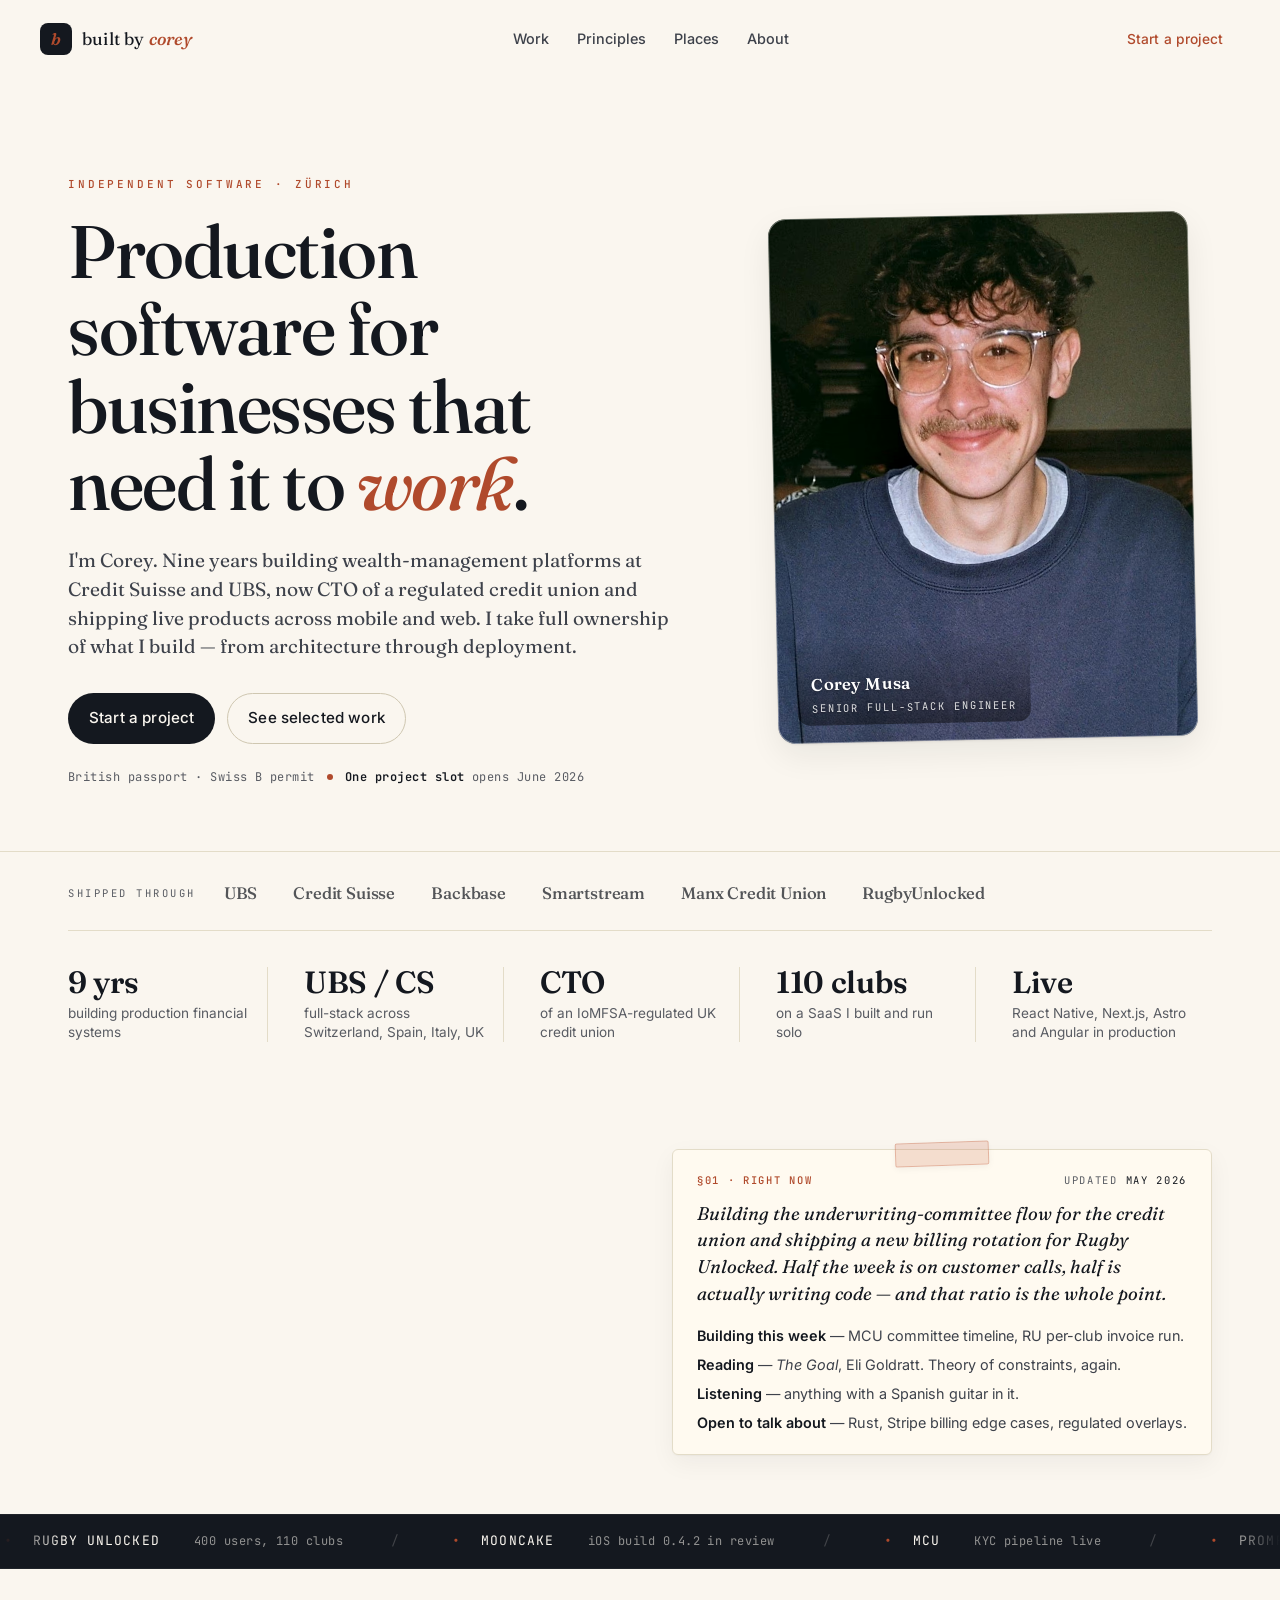
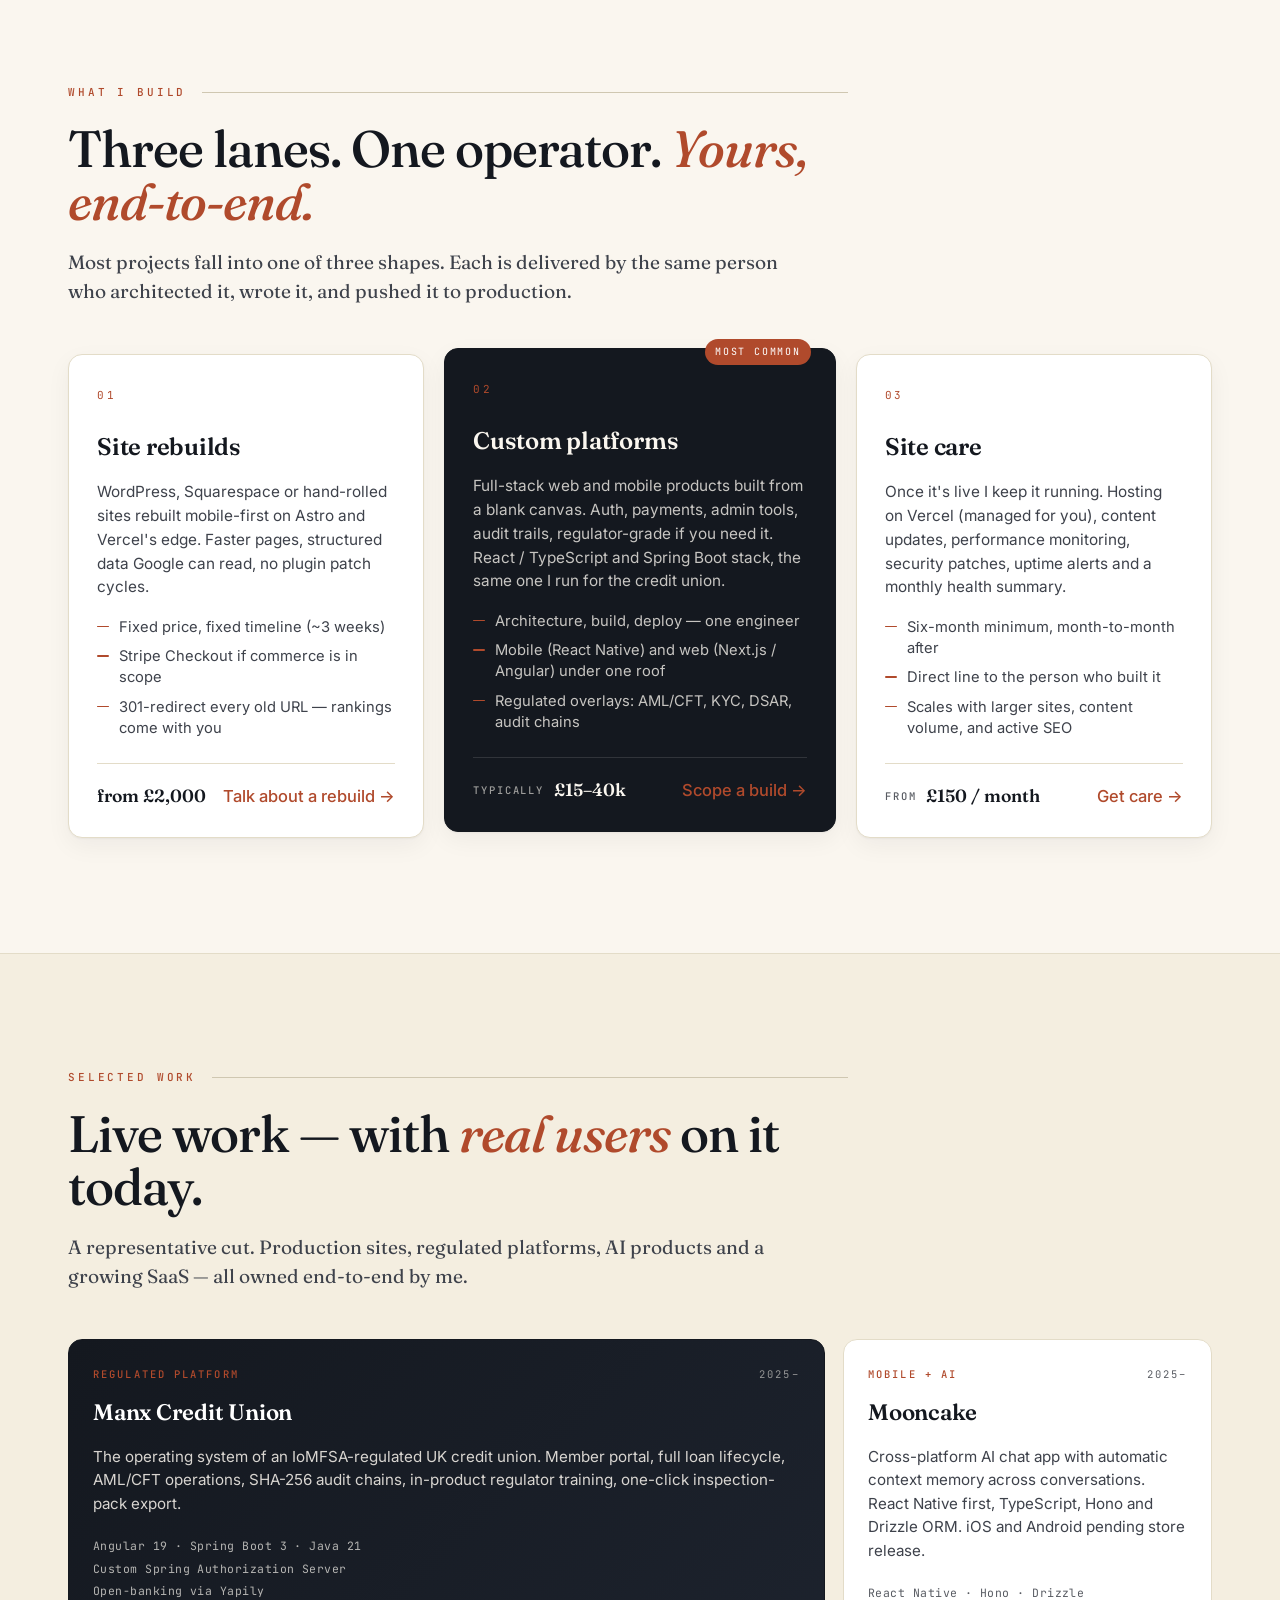
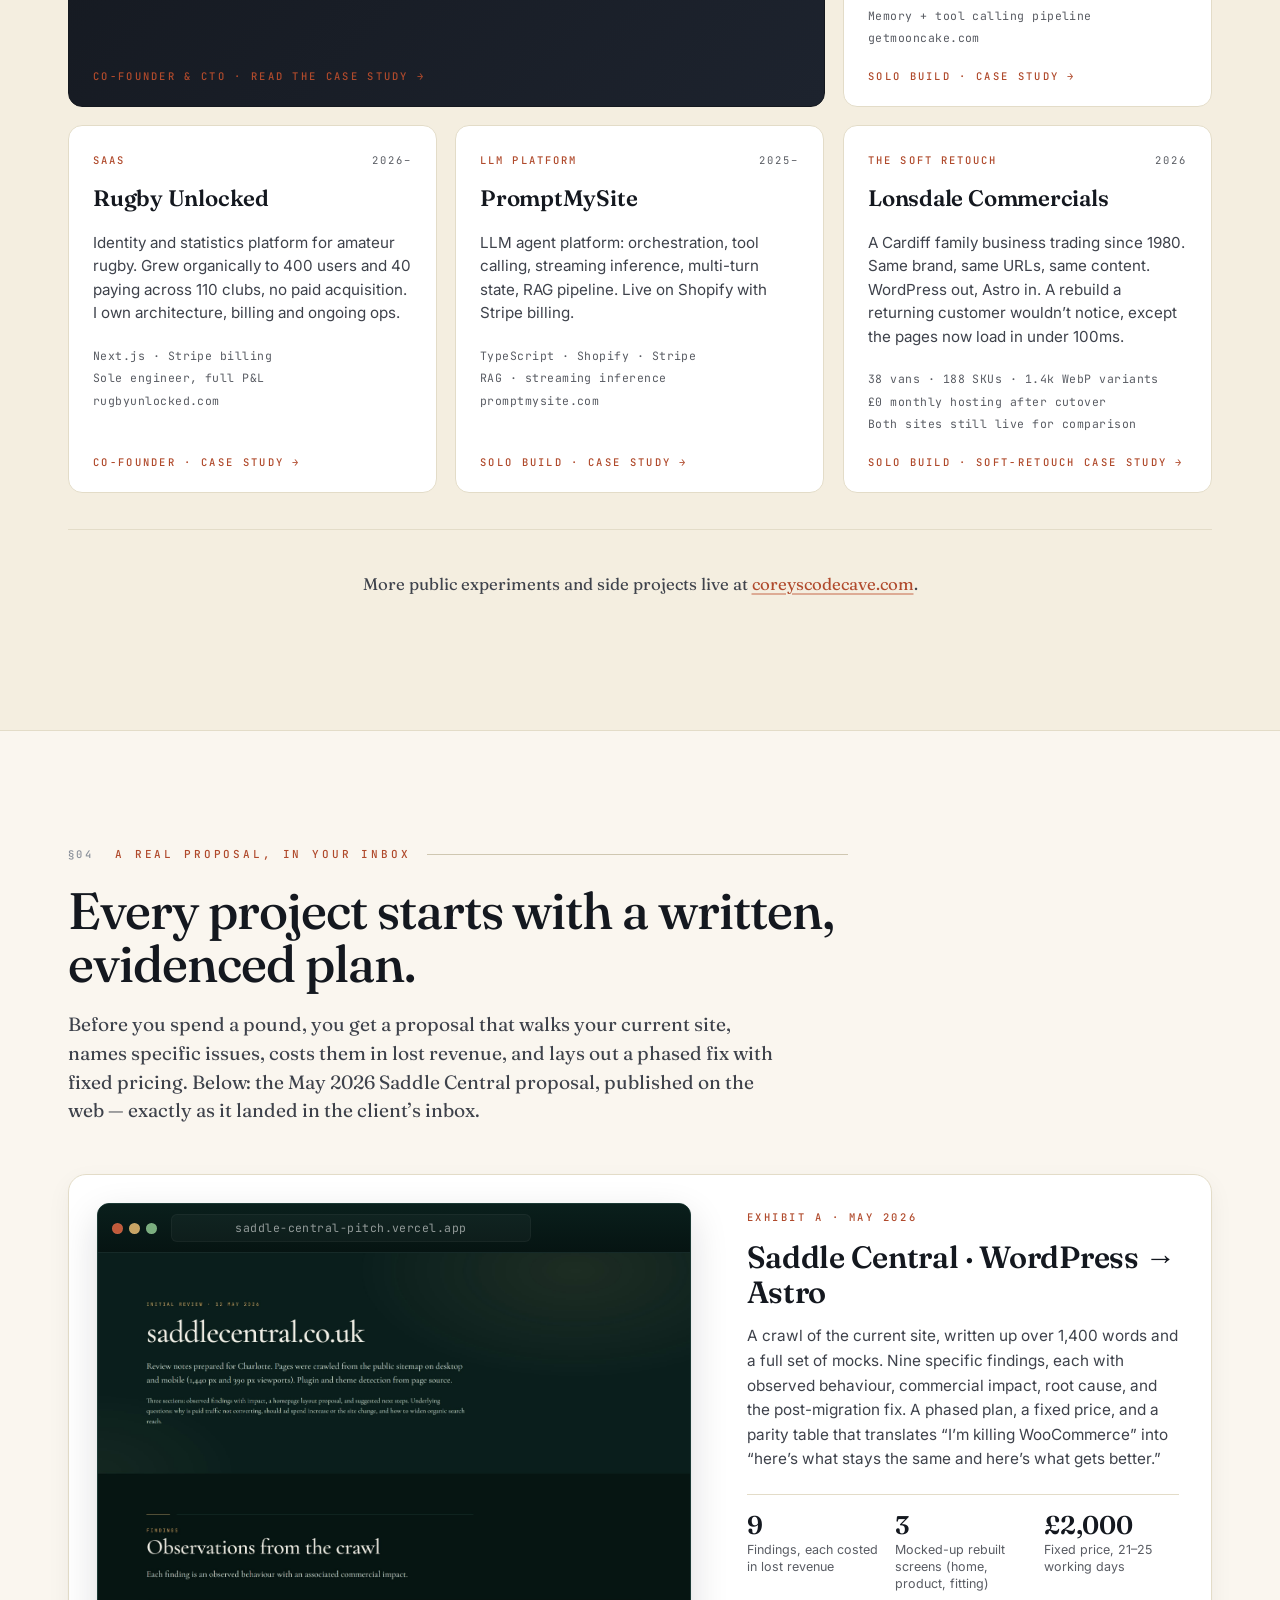
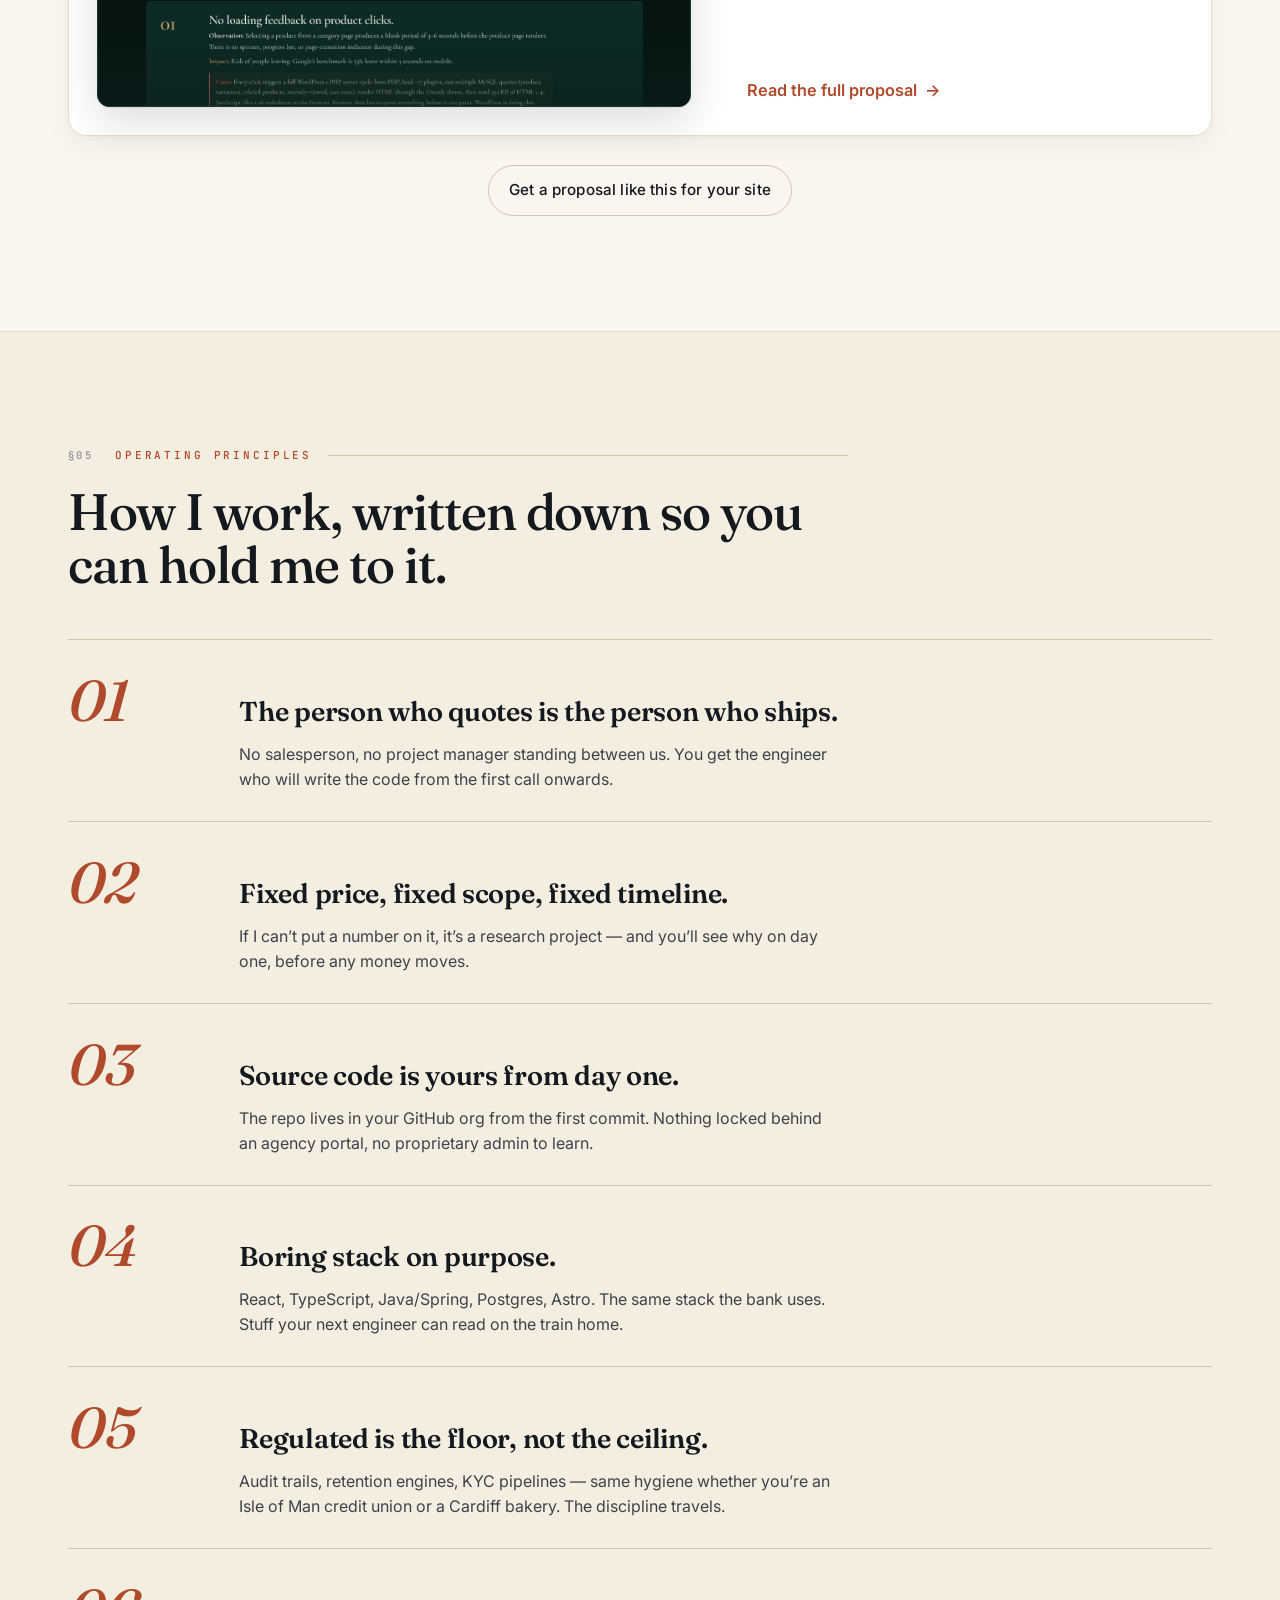
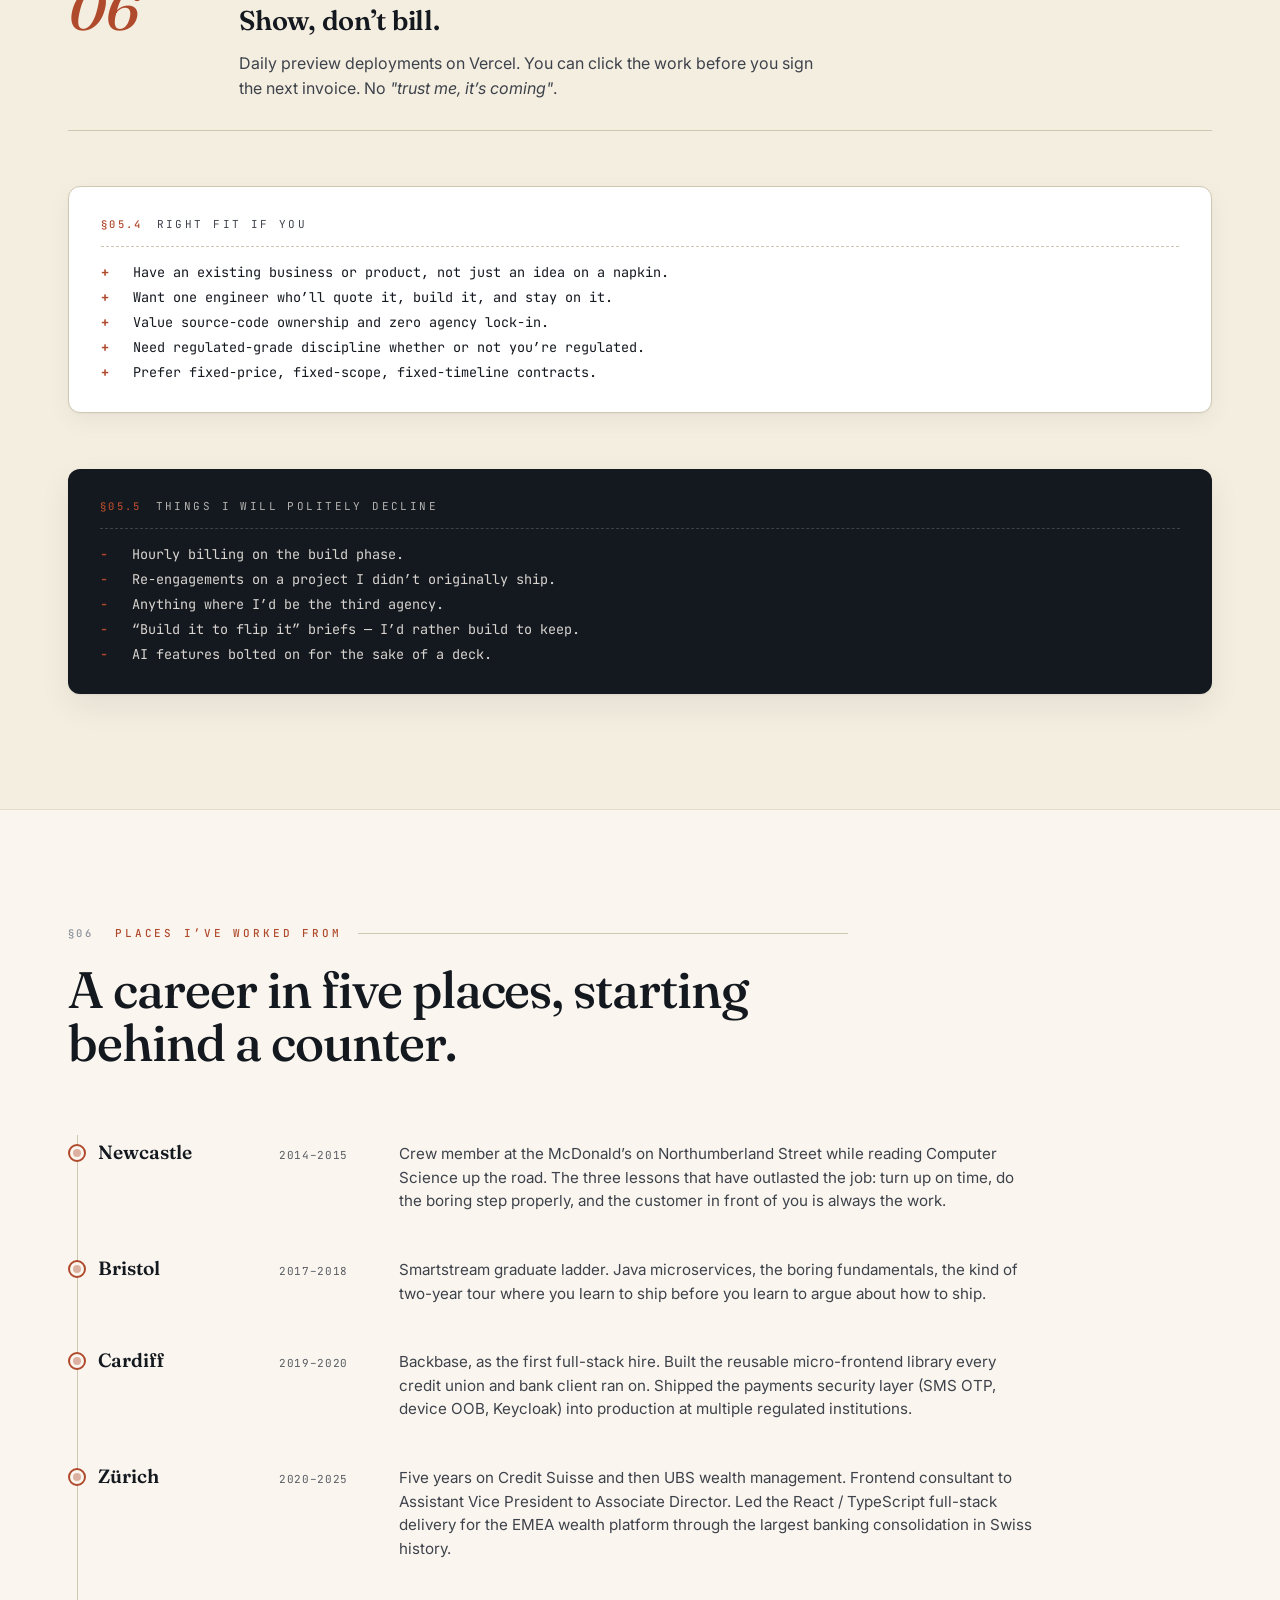
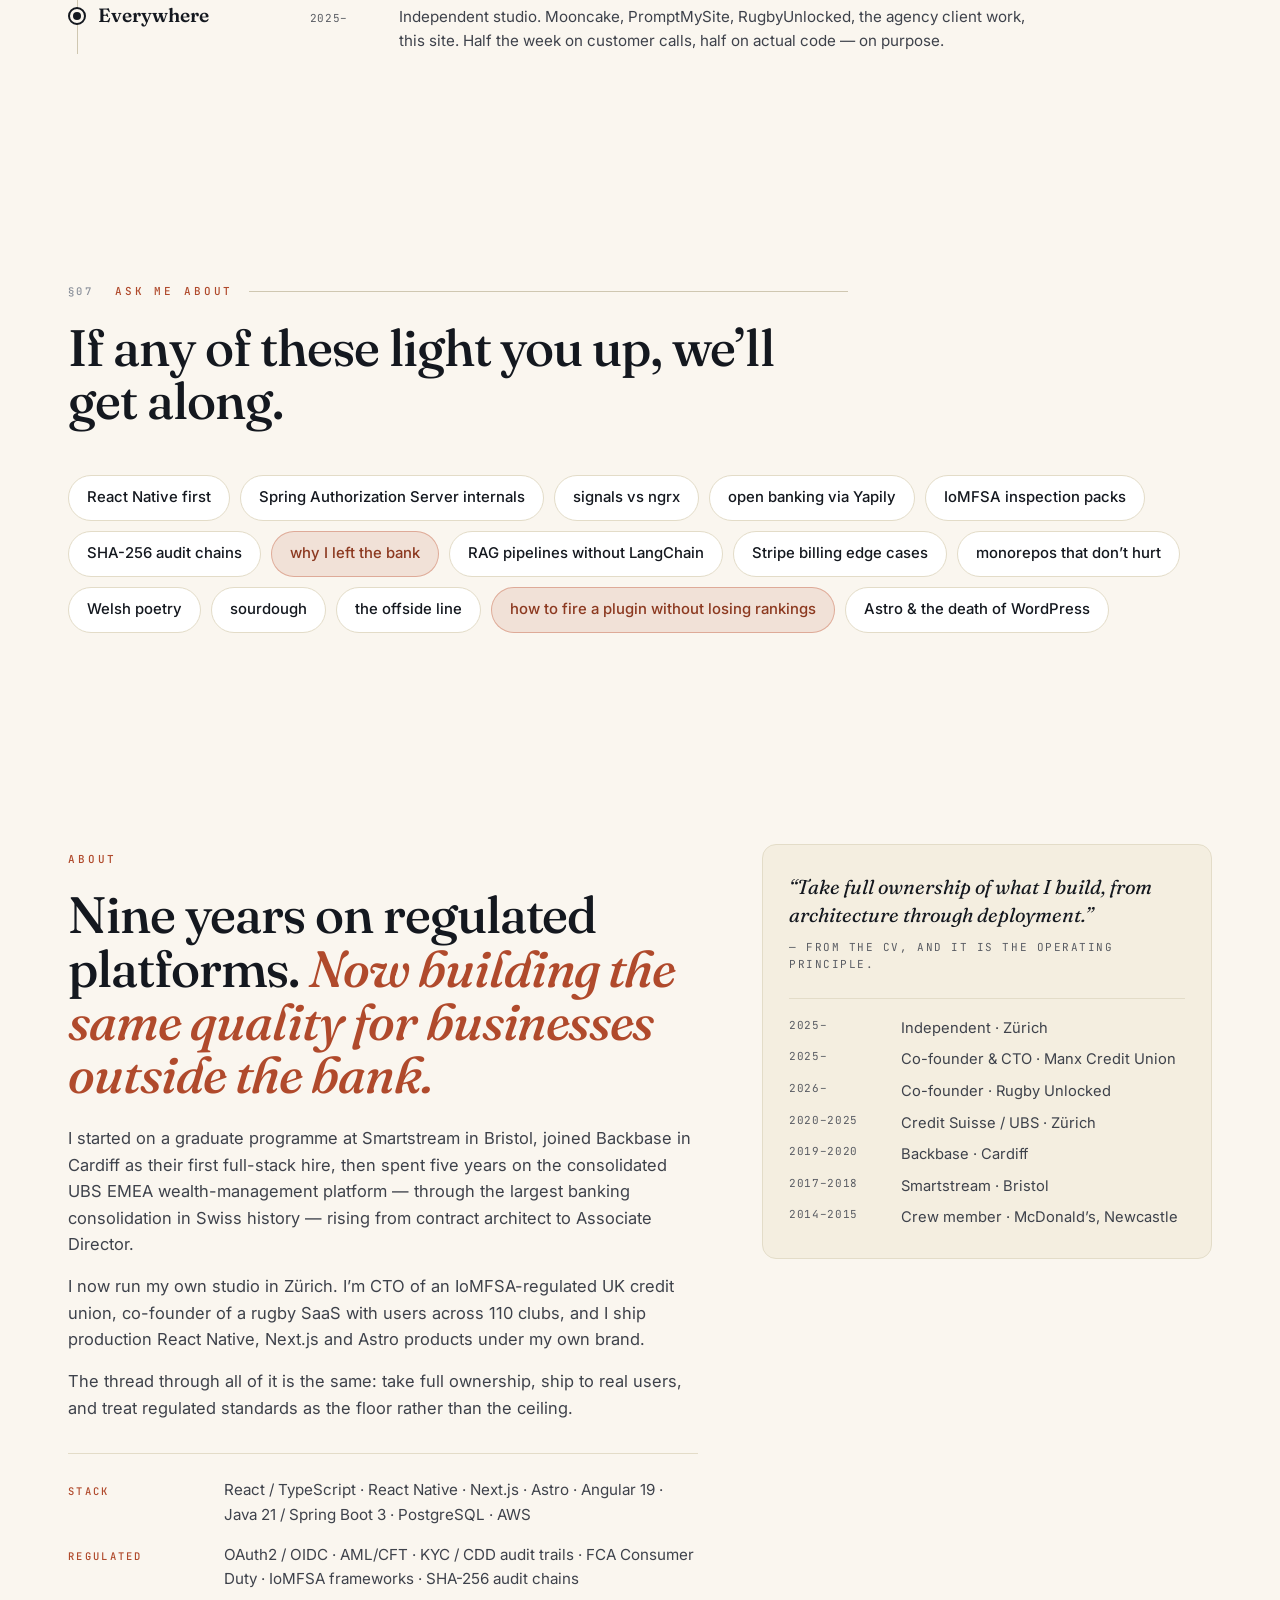
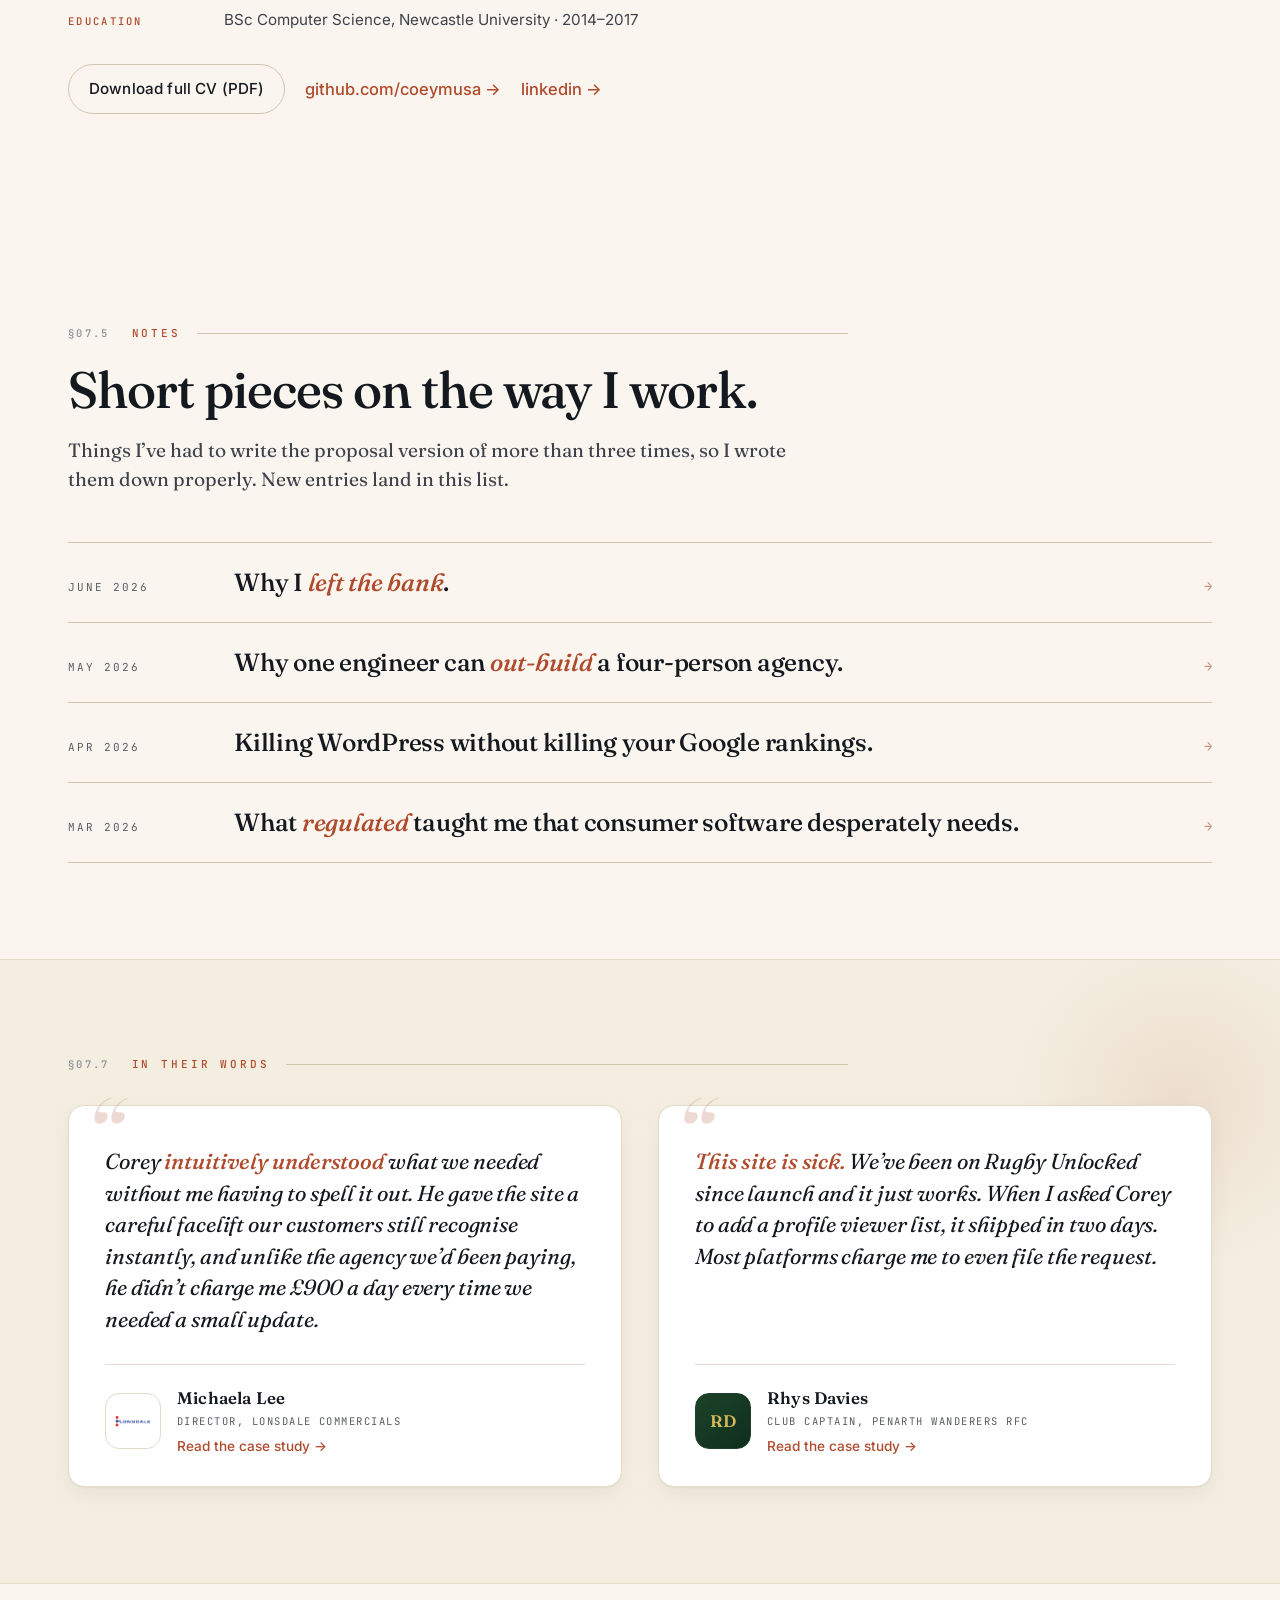
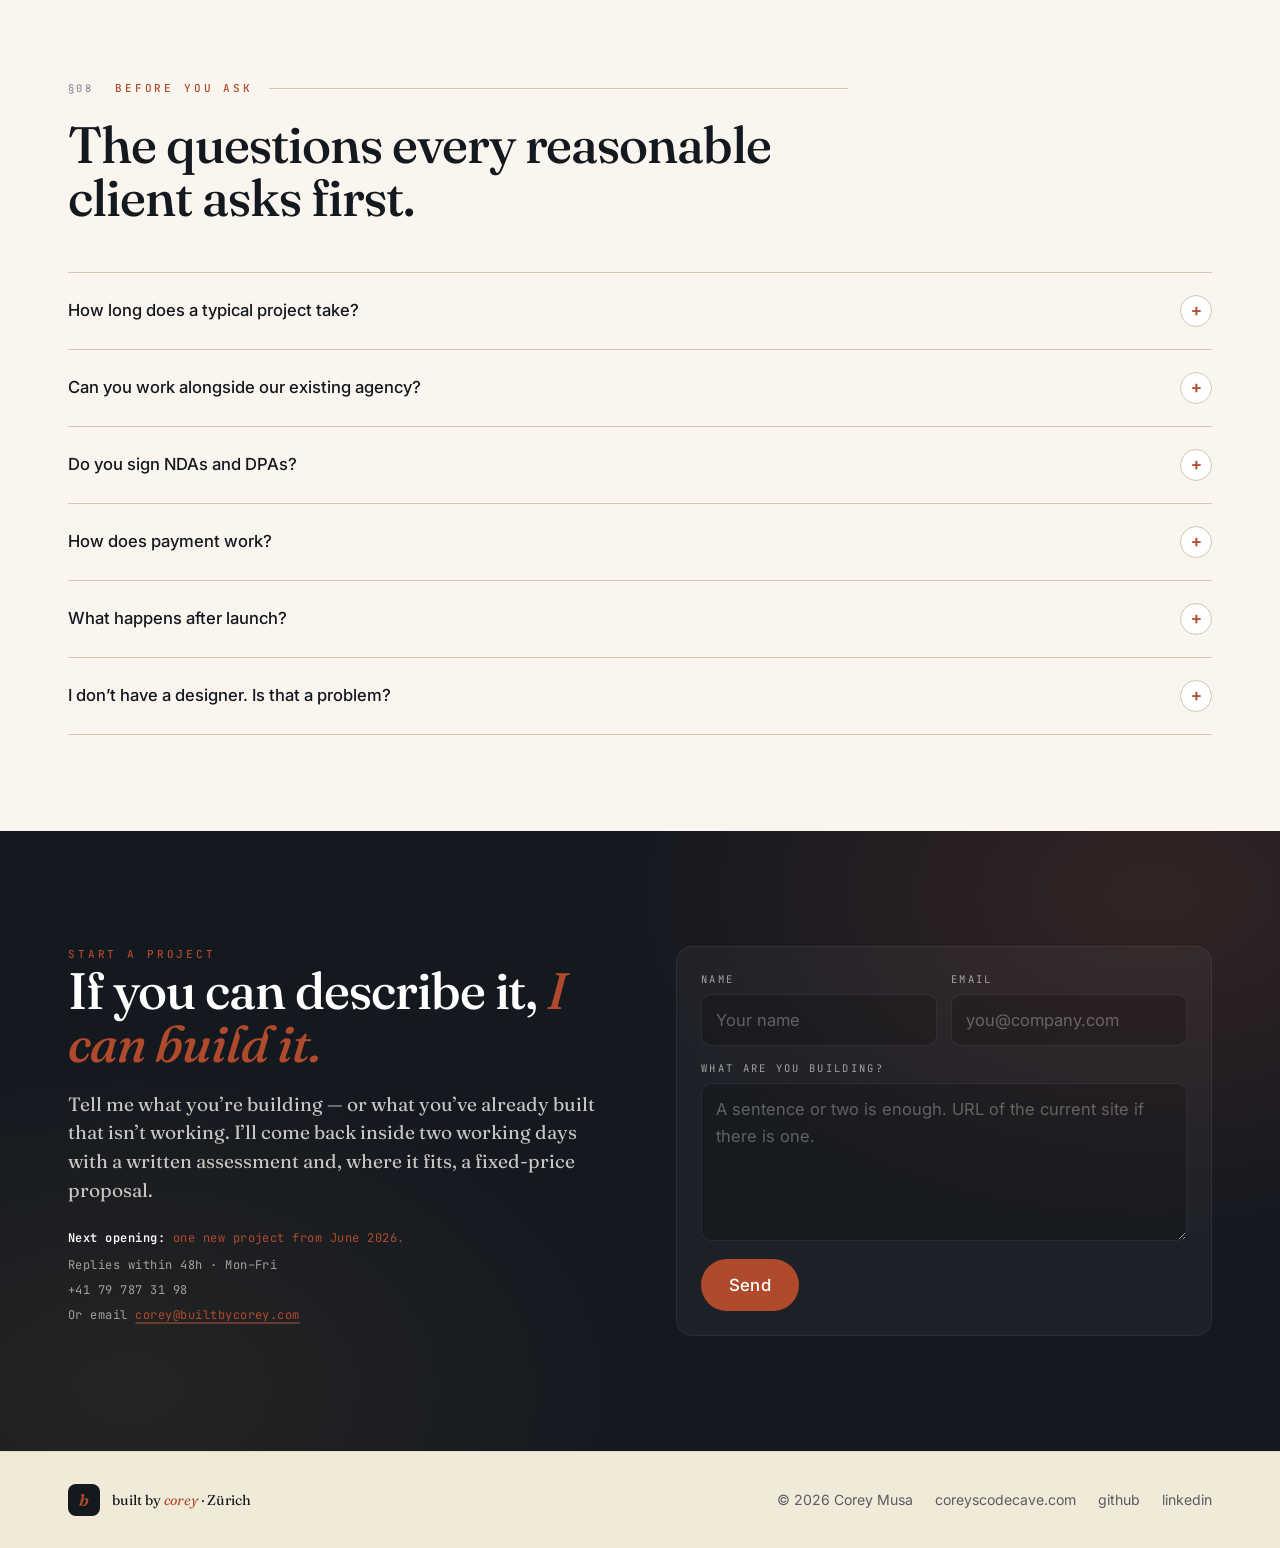
==== commit 2da9b763: "Update Rugby Unlocked testimonial example to profile viewer list Co-Authored-By: Claude Opus 4.7 (1M" ====
--- a/index.html
+++ b/index.html
@@ -830,8 +830,8 @@
             <blockquote class="quote-body">
               <p>
                 <em>This site is sick.</em> We&rsquo;ve been on Rugby Unlocked
-                since launch and it just works. When I asked Corey to tweak
-                how attendance shows up, it shipped in two days. Most platforms
+                since launch and it just works. When I asked Corey to add a
+                profile viewer list, it shipped in two days. Most platforms
                 charge me to even file the request.
               </p>
             </blockquote>
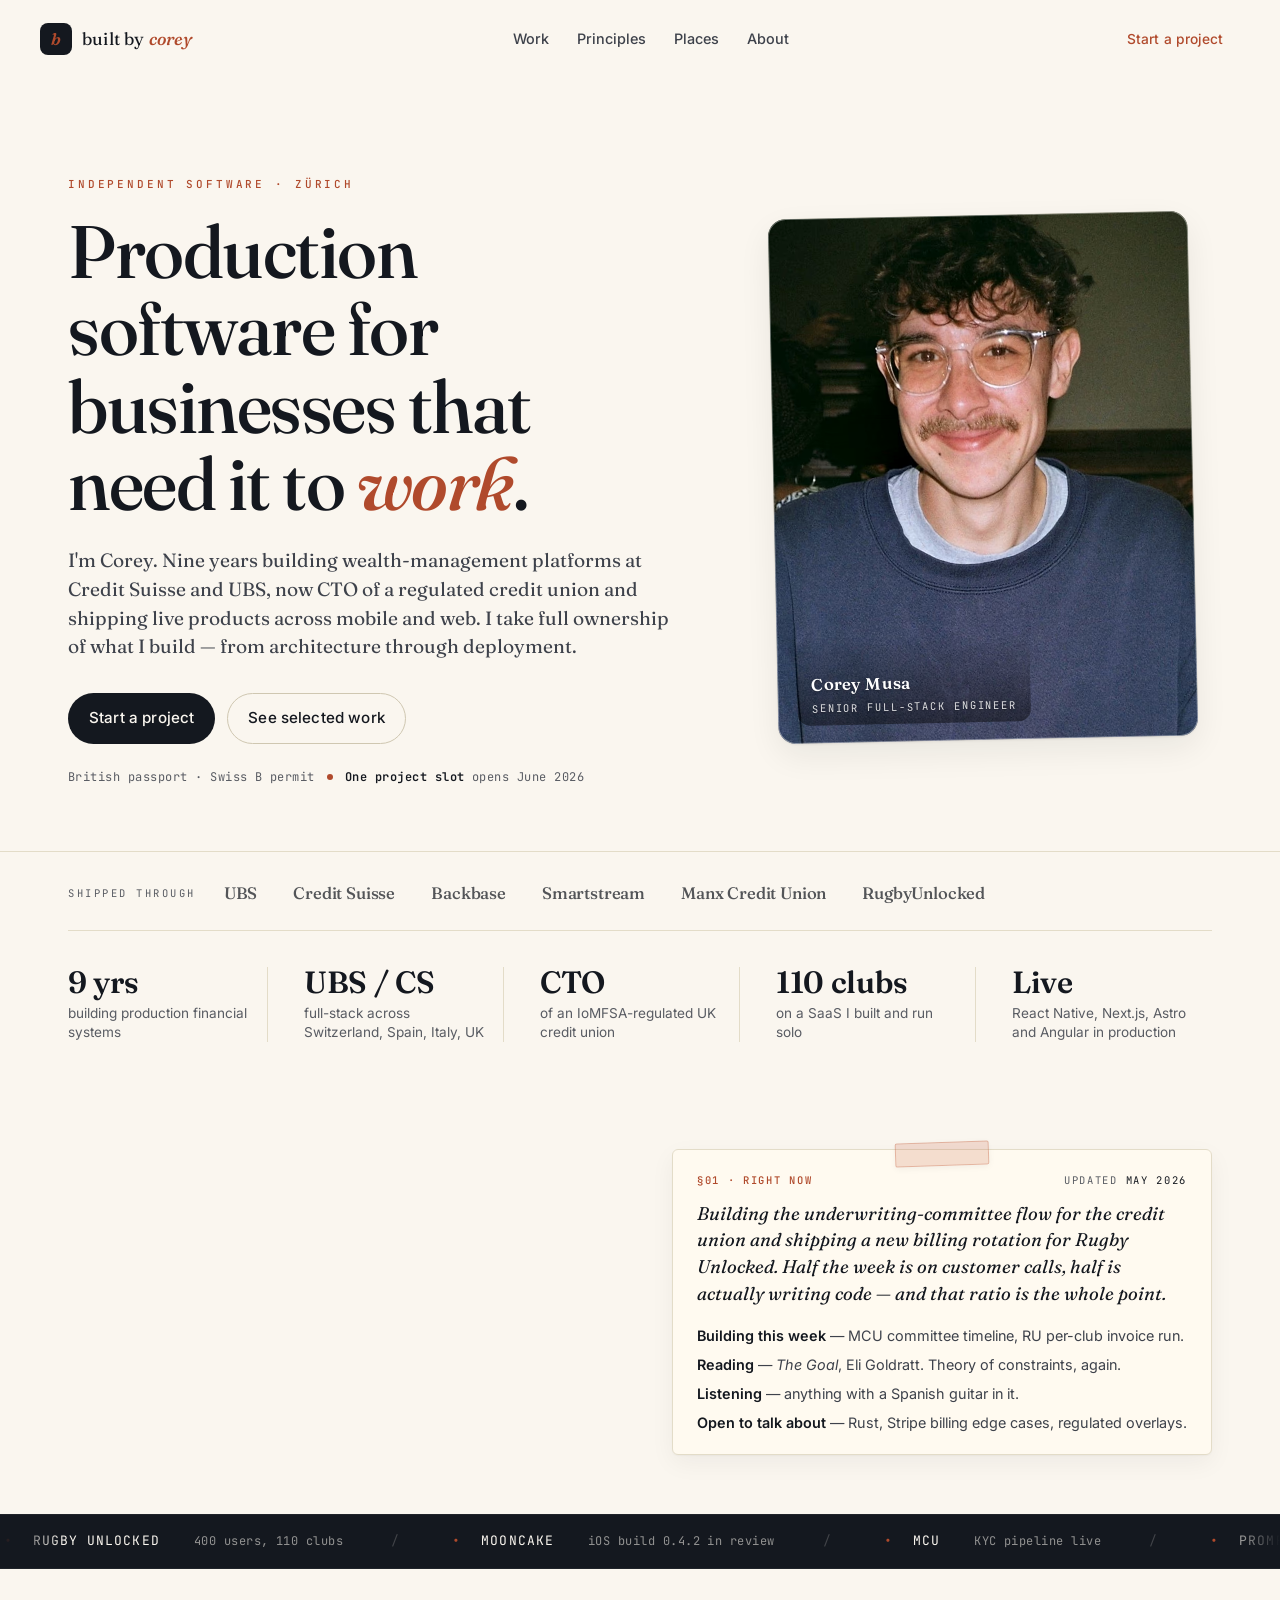
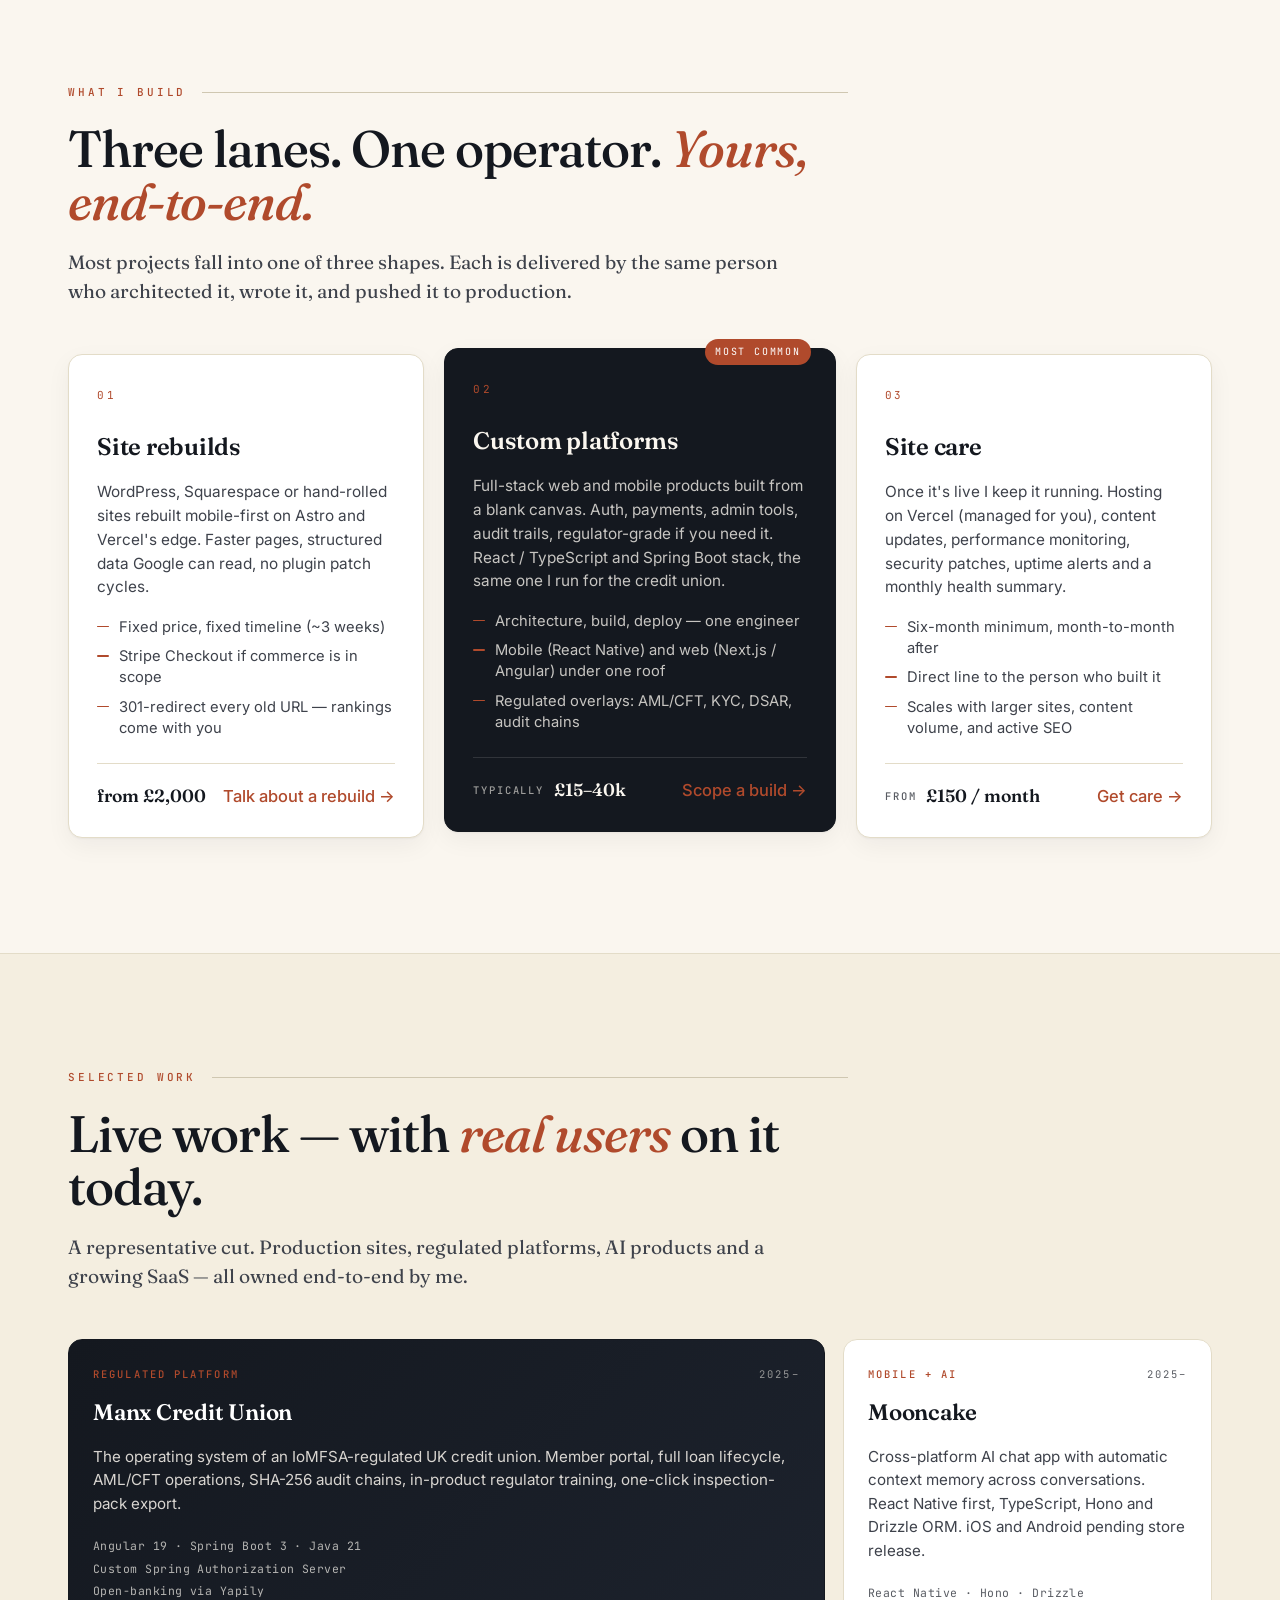
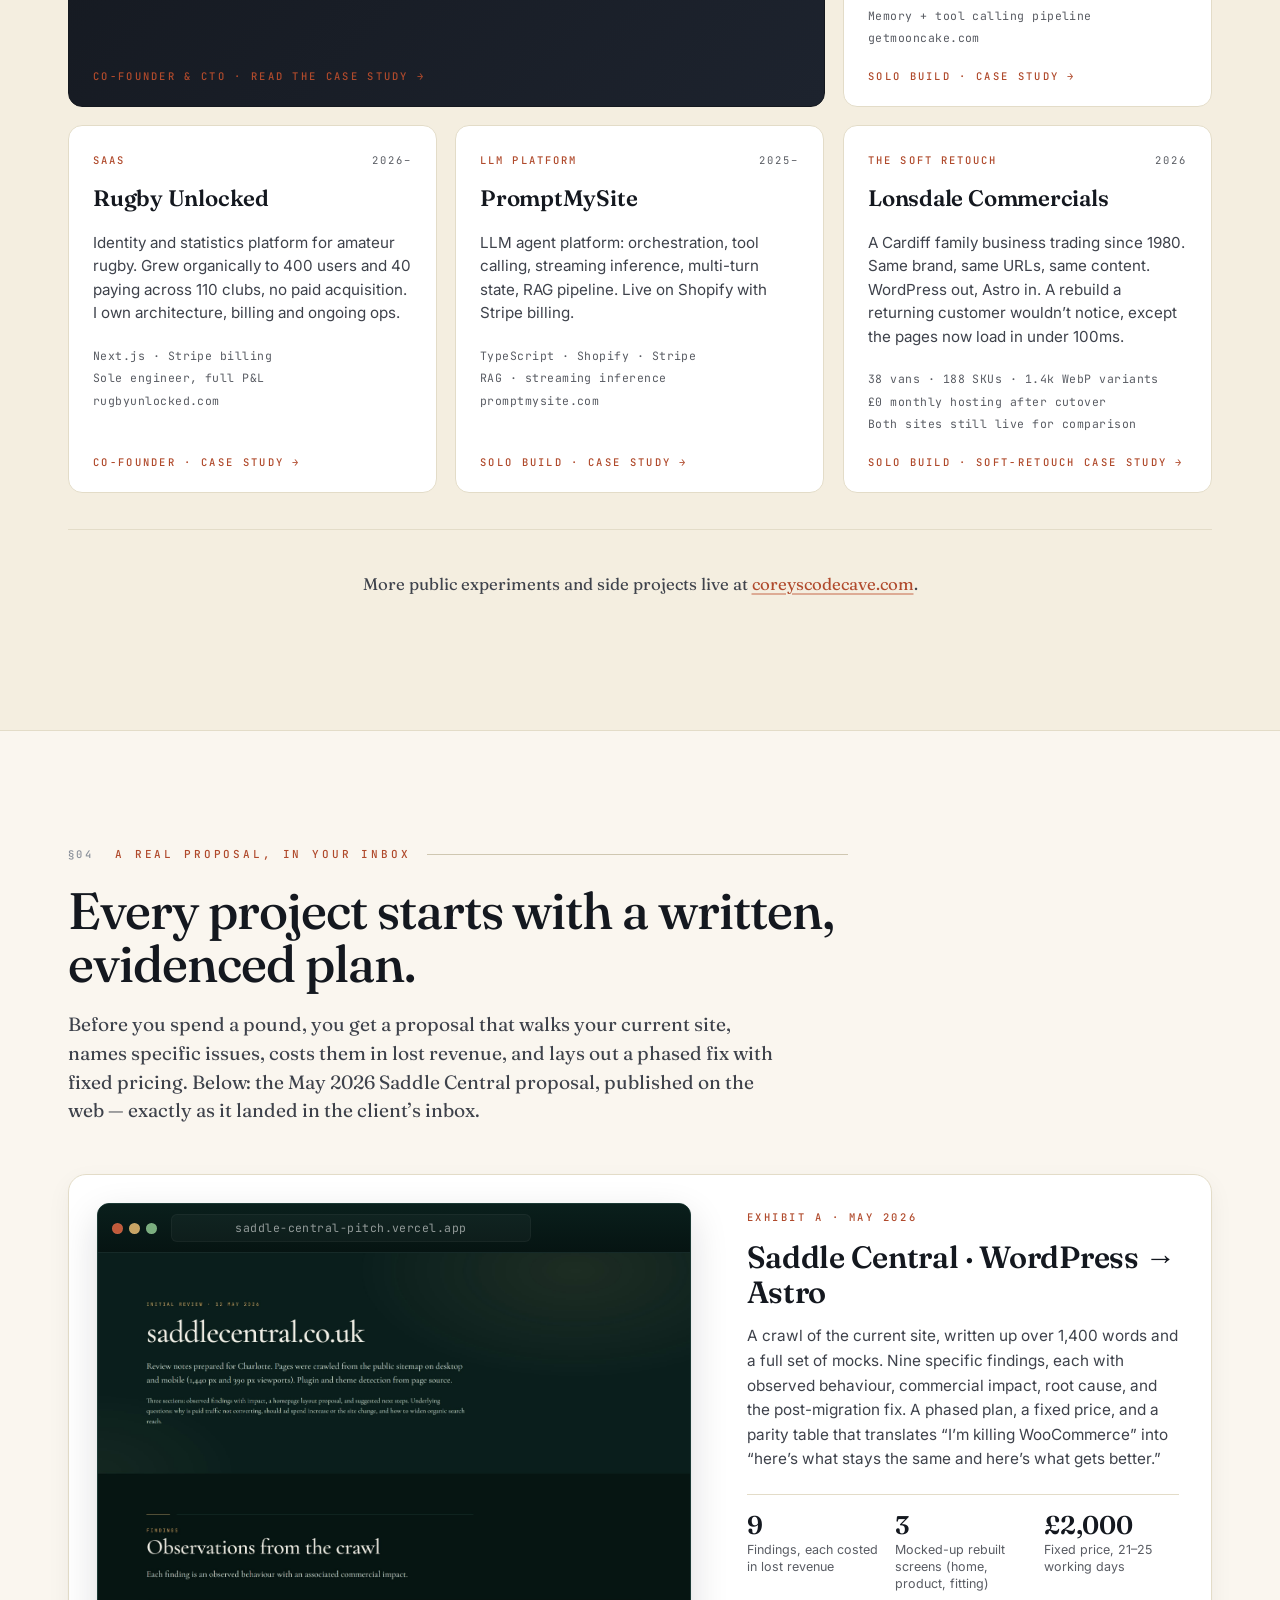
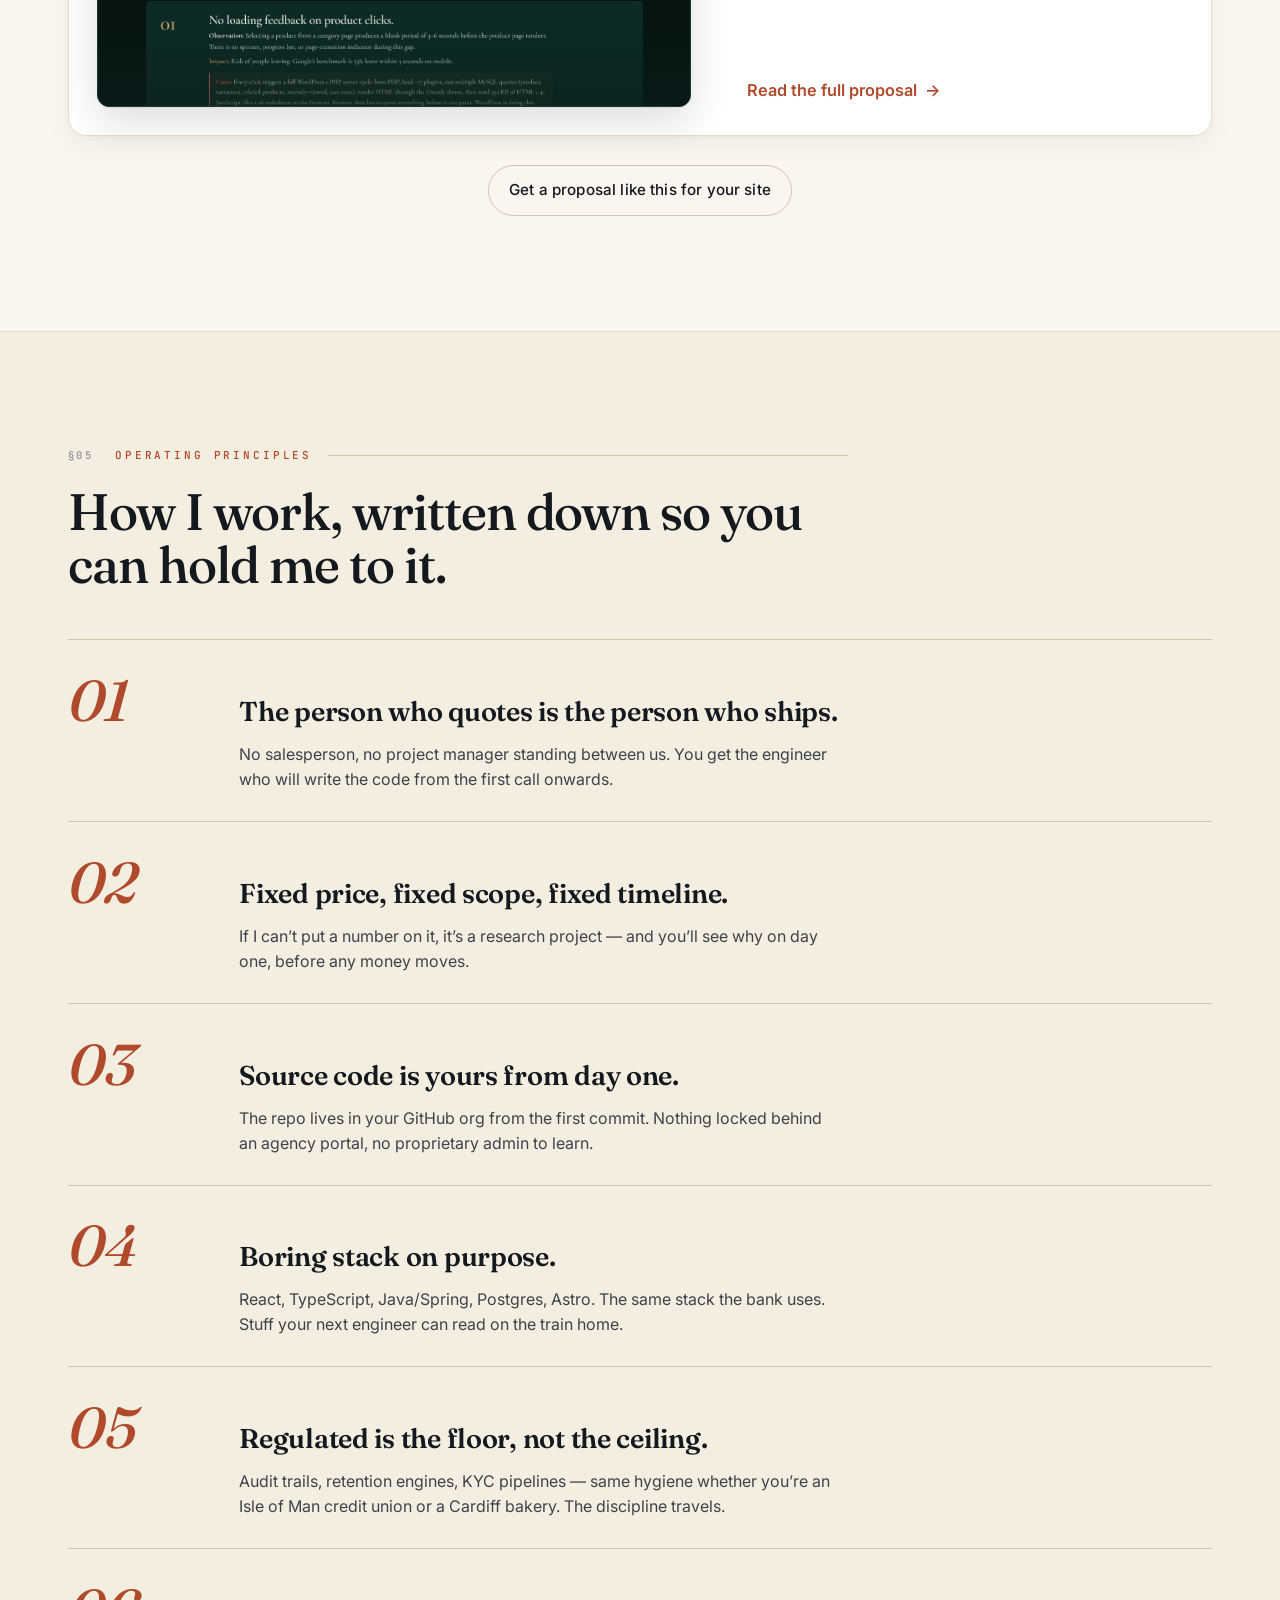
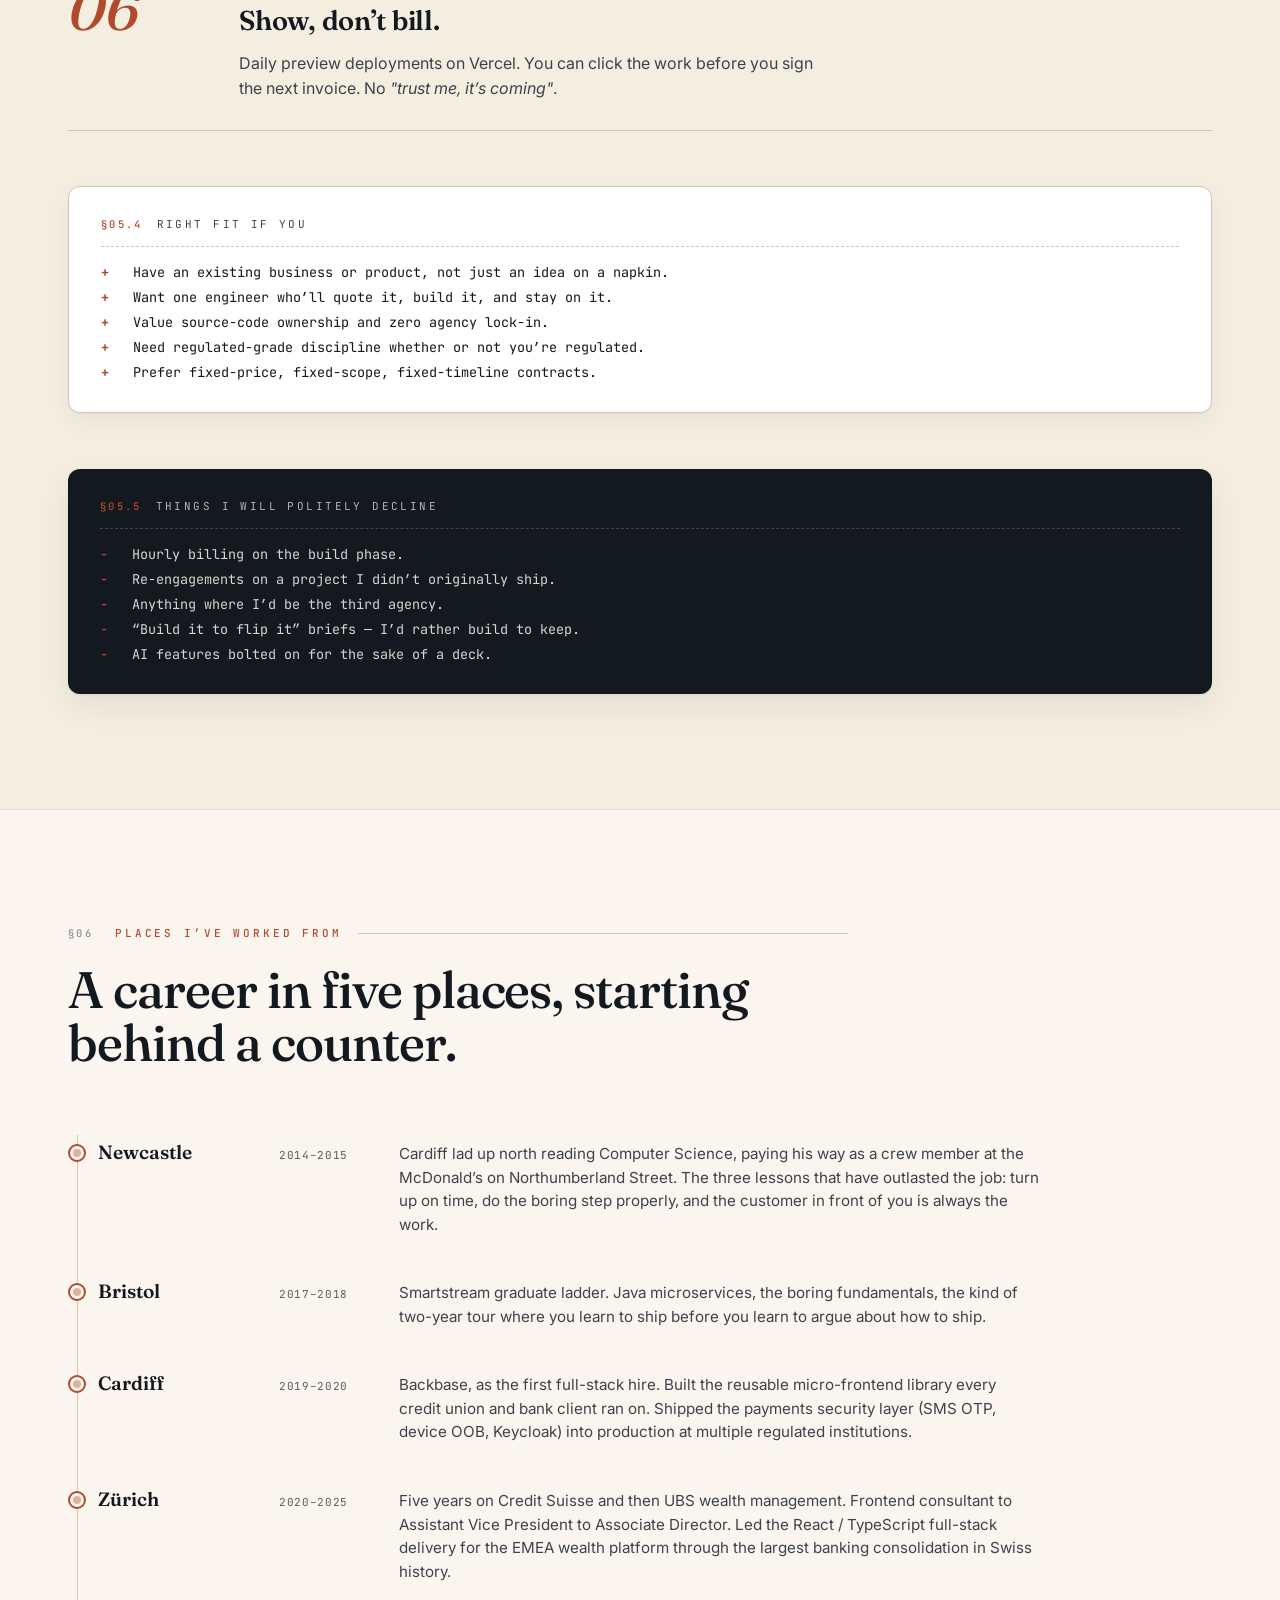
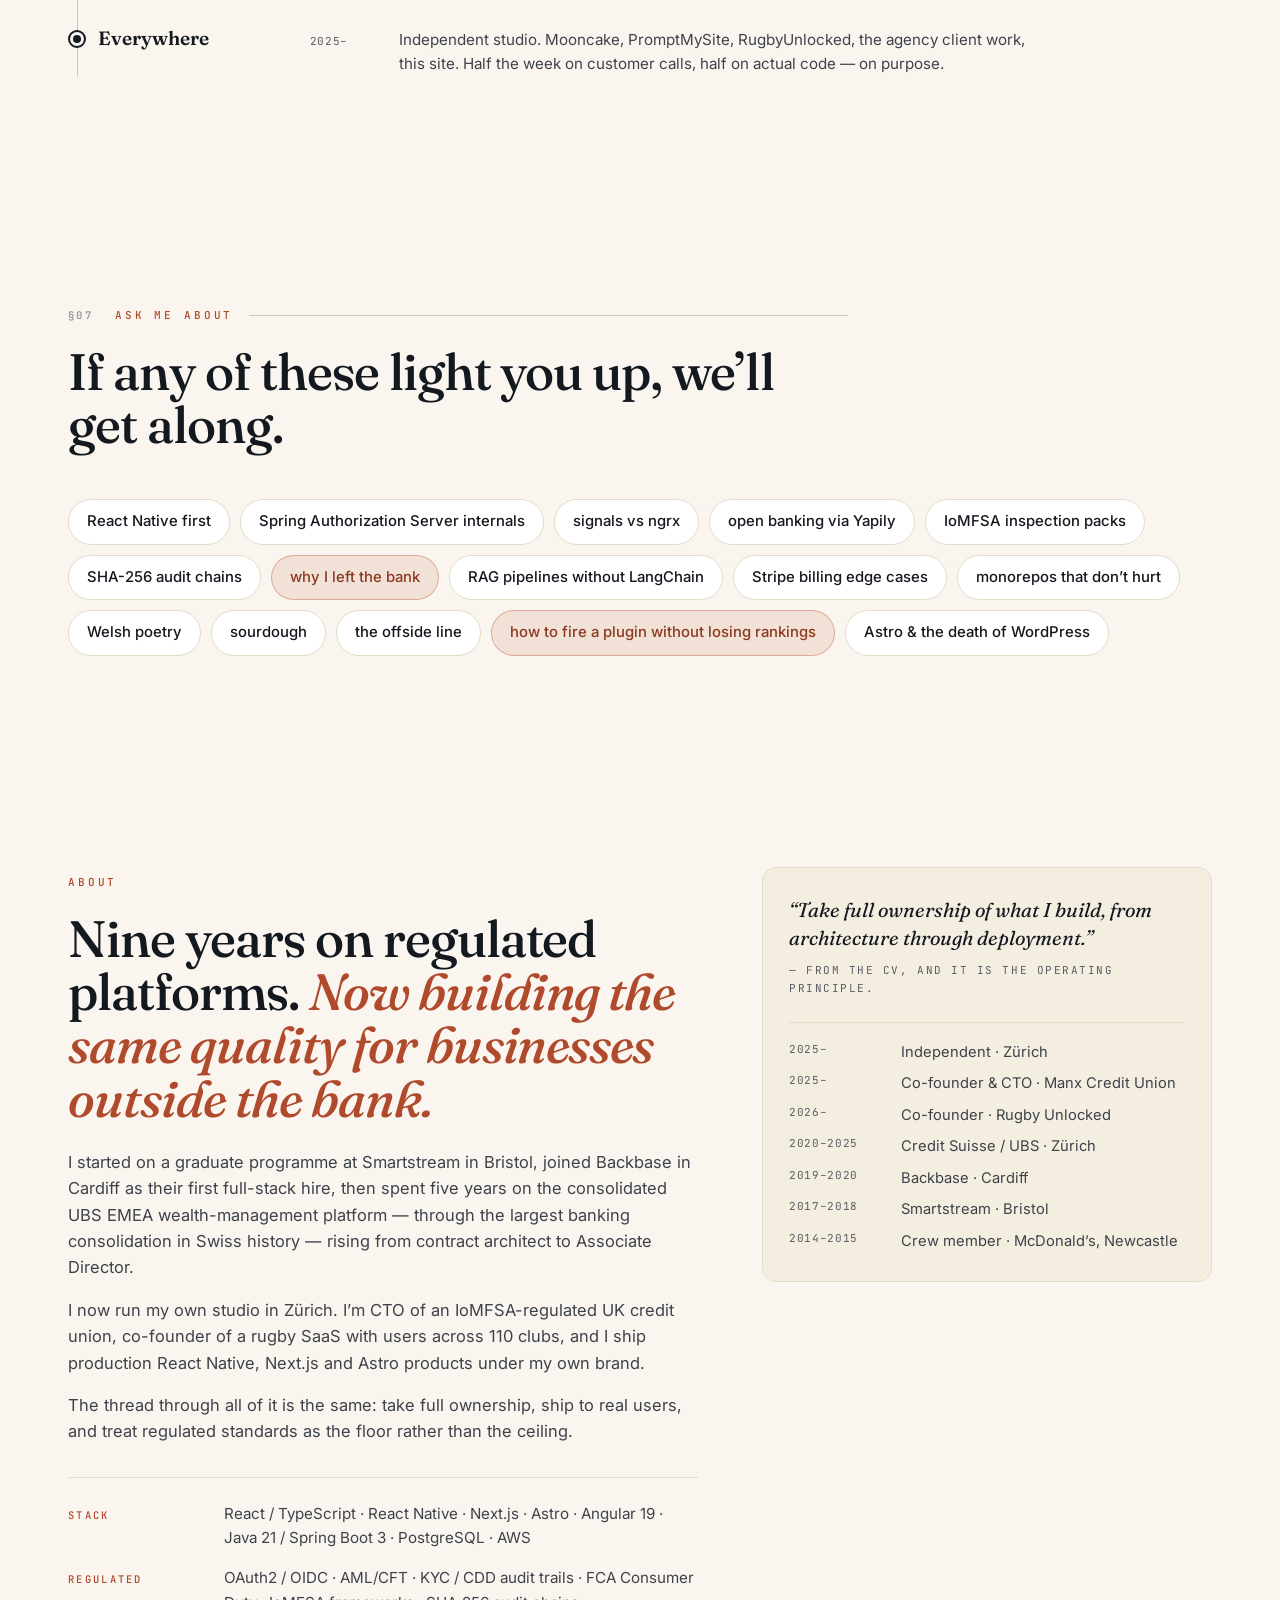
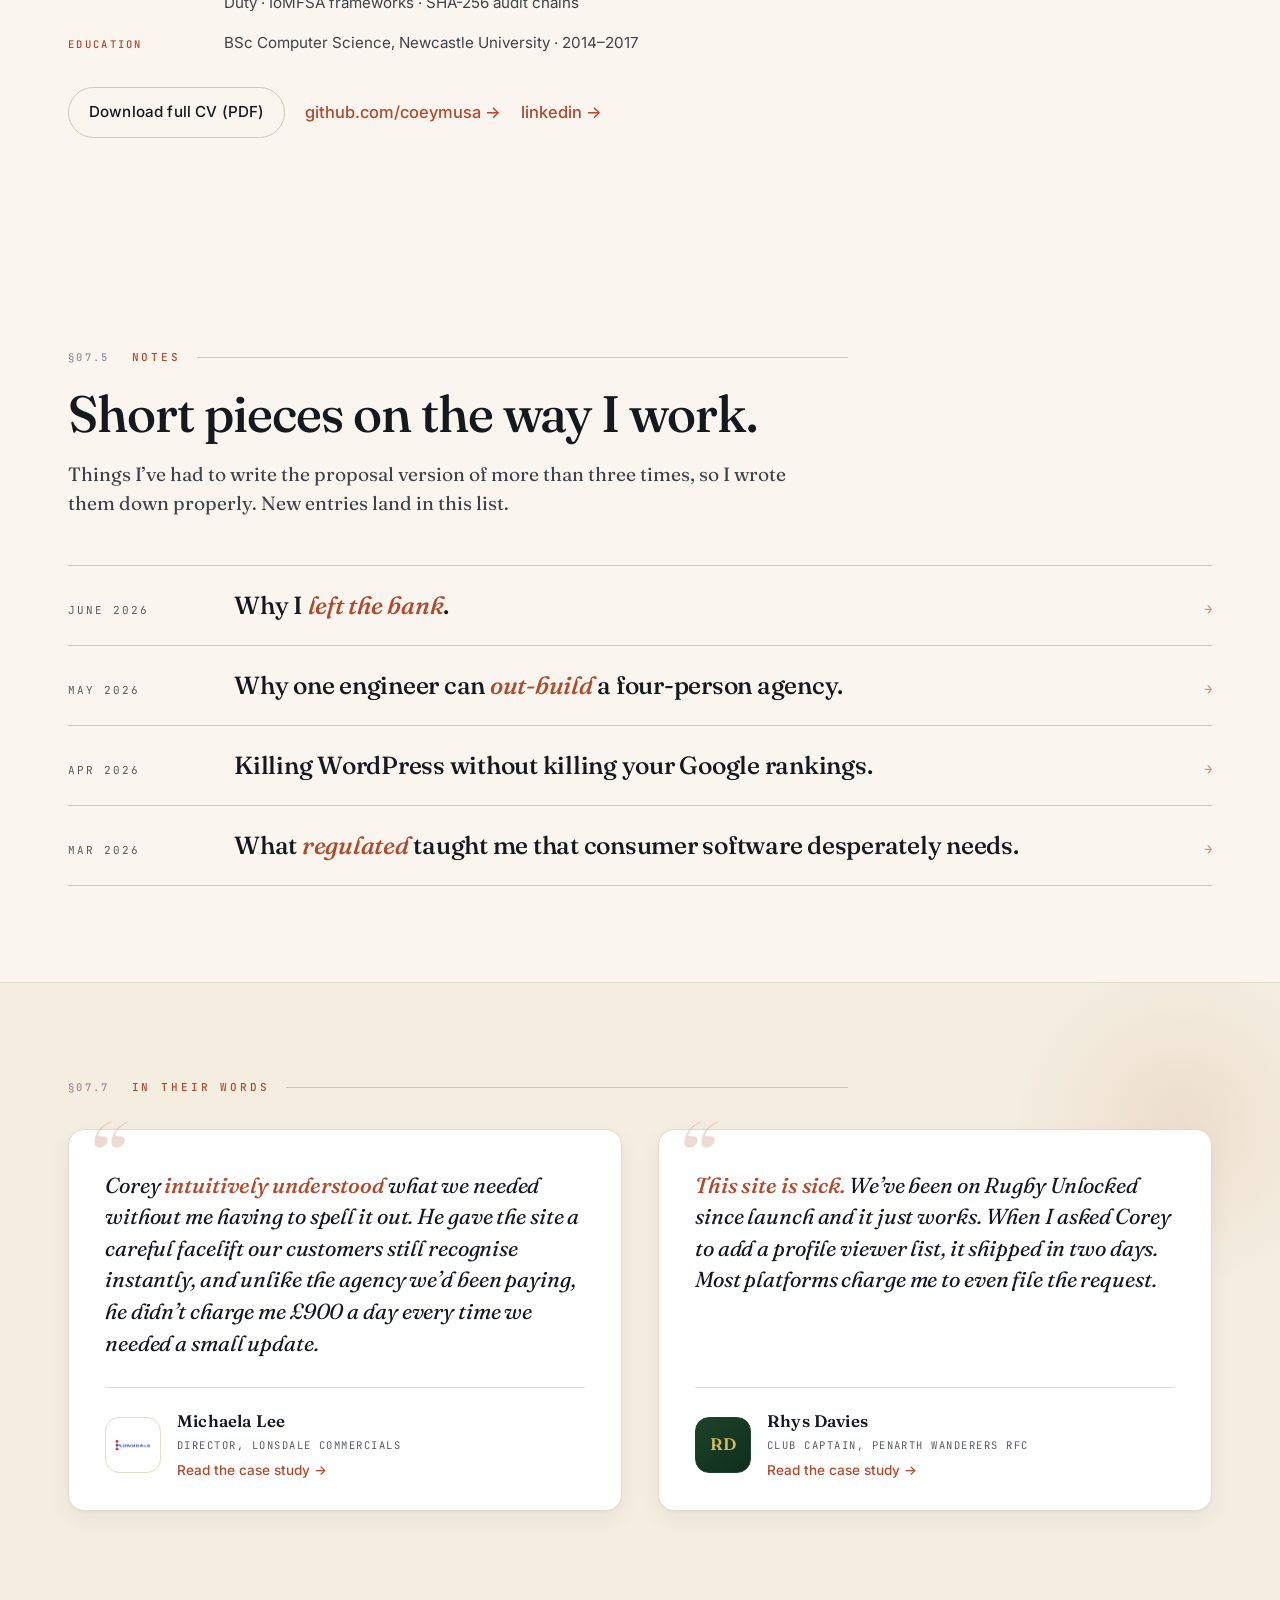
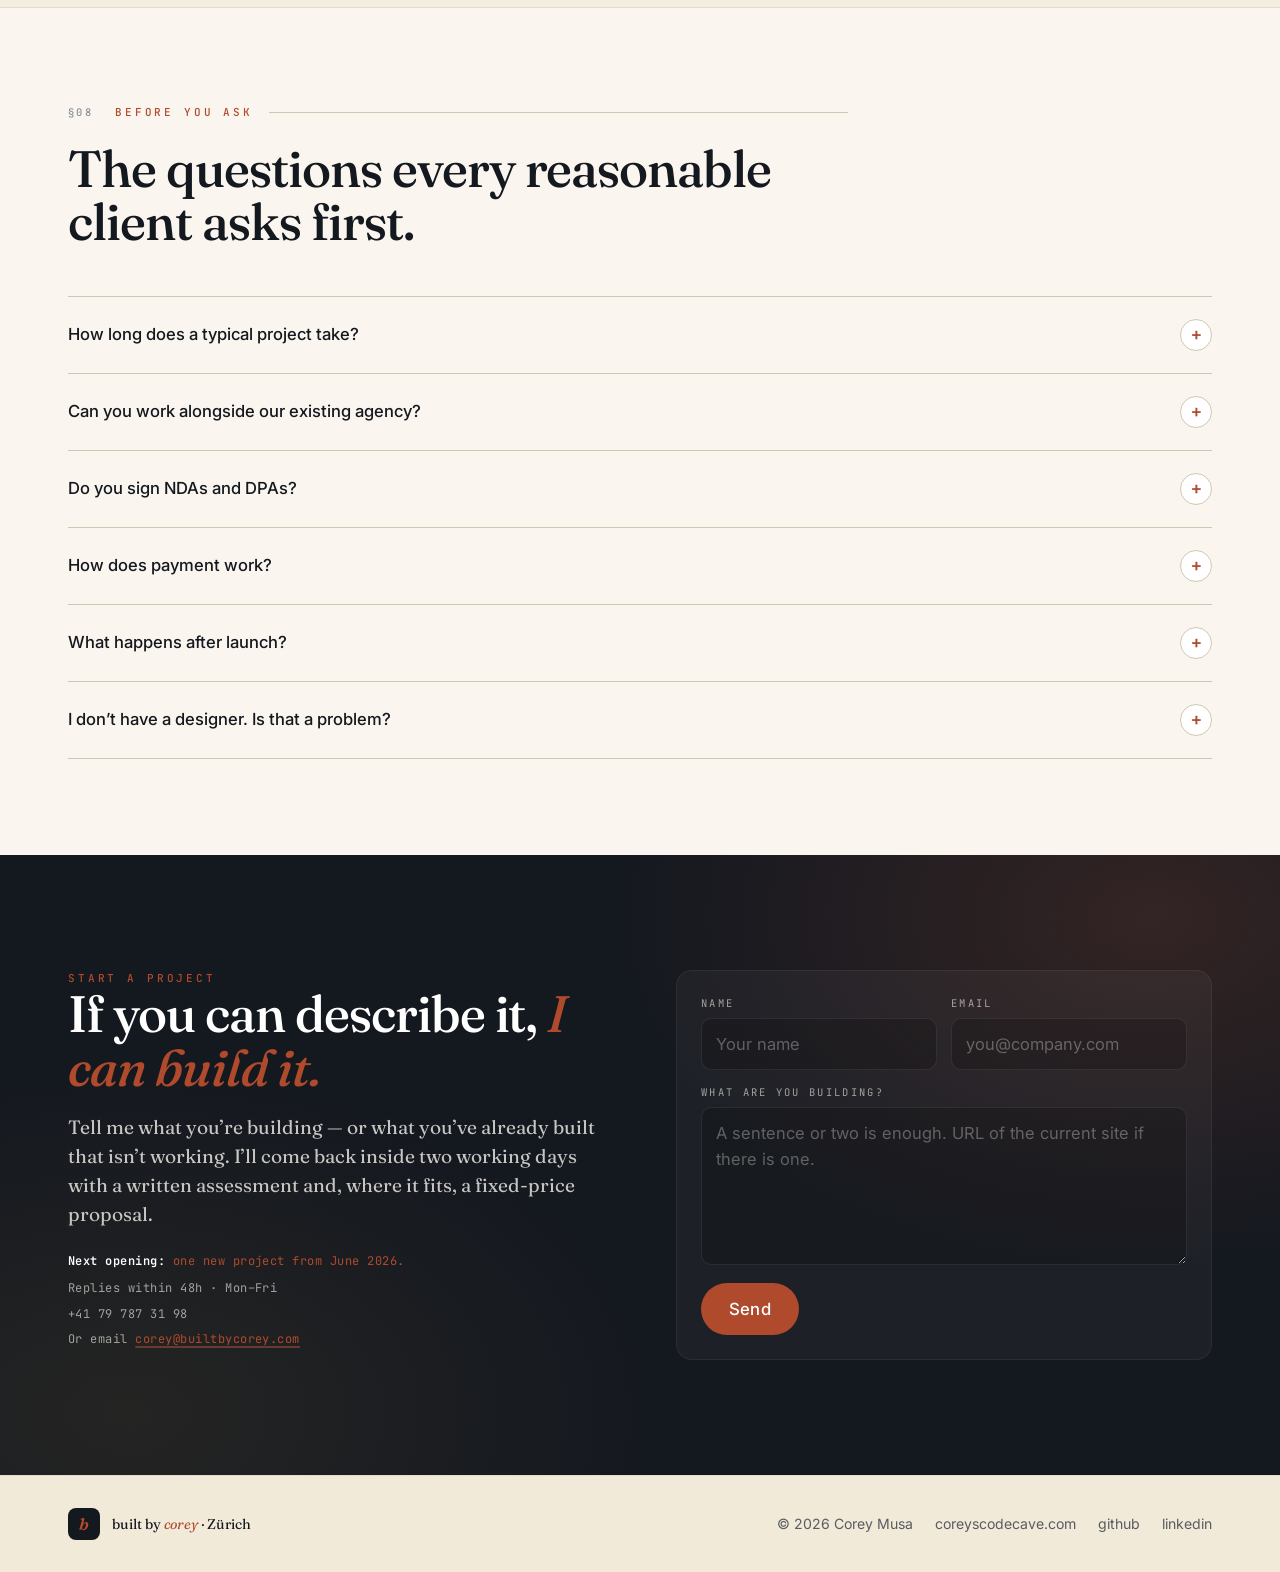
==== commit 7c4687f2: "Clarify Cardiff origin in Newcastle places entry Co-Authored-By: Claude Opus 4.7 (1M context) <norep" ====
--- a/index.html
+++ b/index.html
@@ -604,7 +604,7 @@
               <span class="place-name">Newcastle</span>
               <span class="place-years">2014&ndash;2015</span>
             </div>
-            <p>Crew member at the McDonald&rsquo;s on Northumberland Street while reading Computer Science up the road. The three lessons that have outlasted the job: turn up on time, do the boring step properly, and the customer in front of you is always the work.</p>
+            <p>Cardiff lad up north reading Computer Science, paying his way as a crew member at the McDonald&rsquo;s on Northumberland Street. The three lessons that have outlasted the job: turn up on time, do the boring step properly, and the customer in front of you is always the work.</p>
           </li>
           <li>
             <div class="place-city">
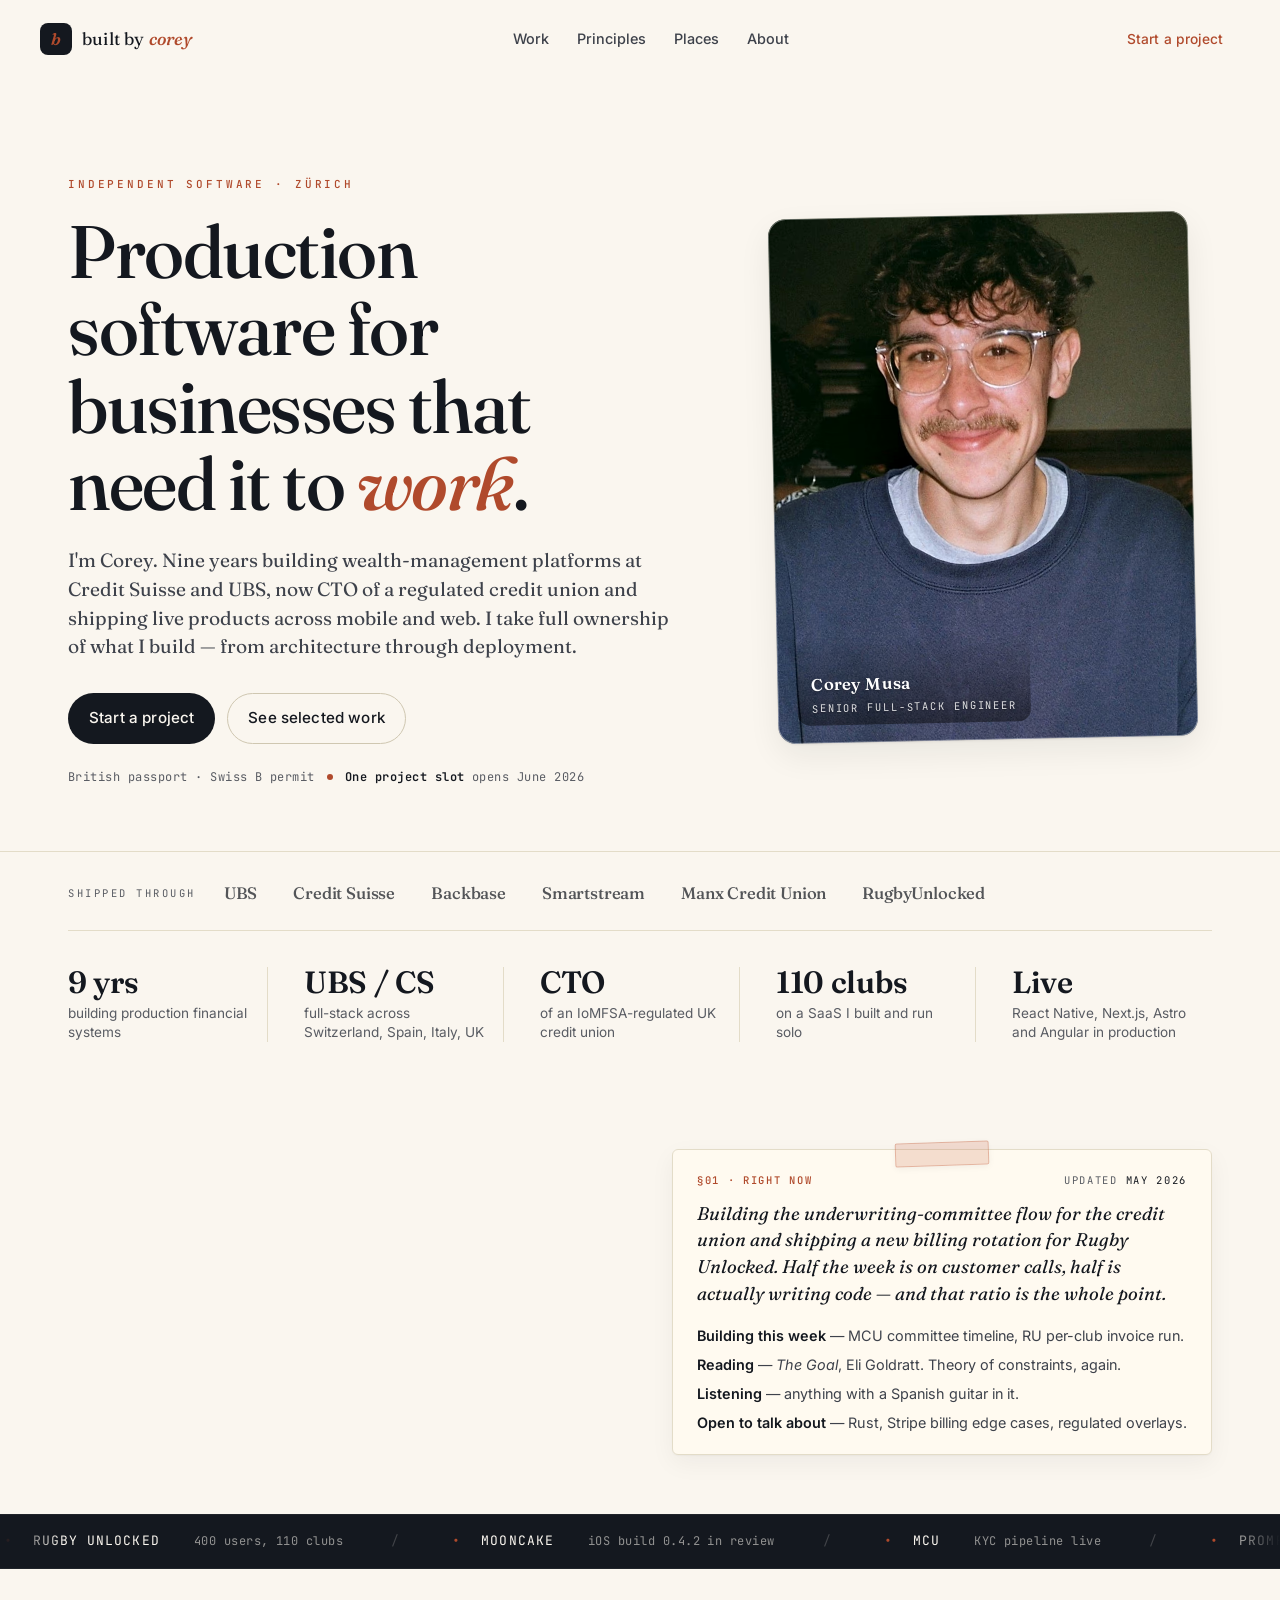
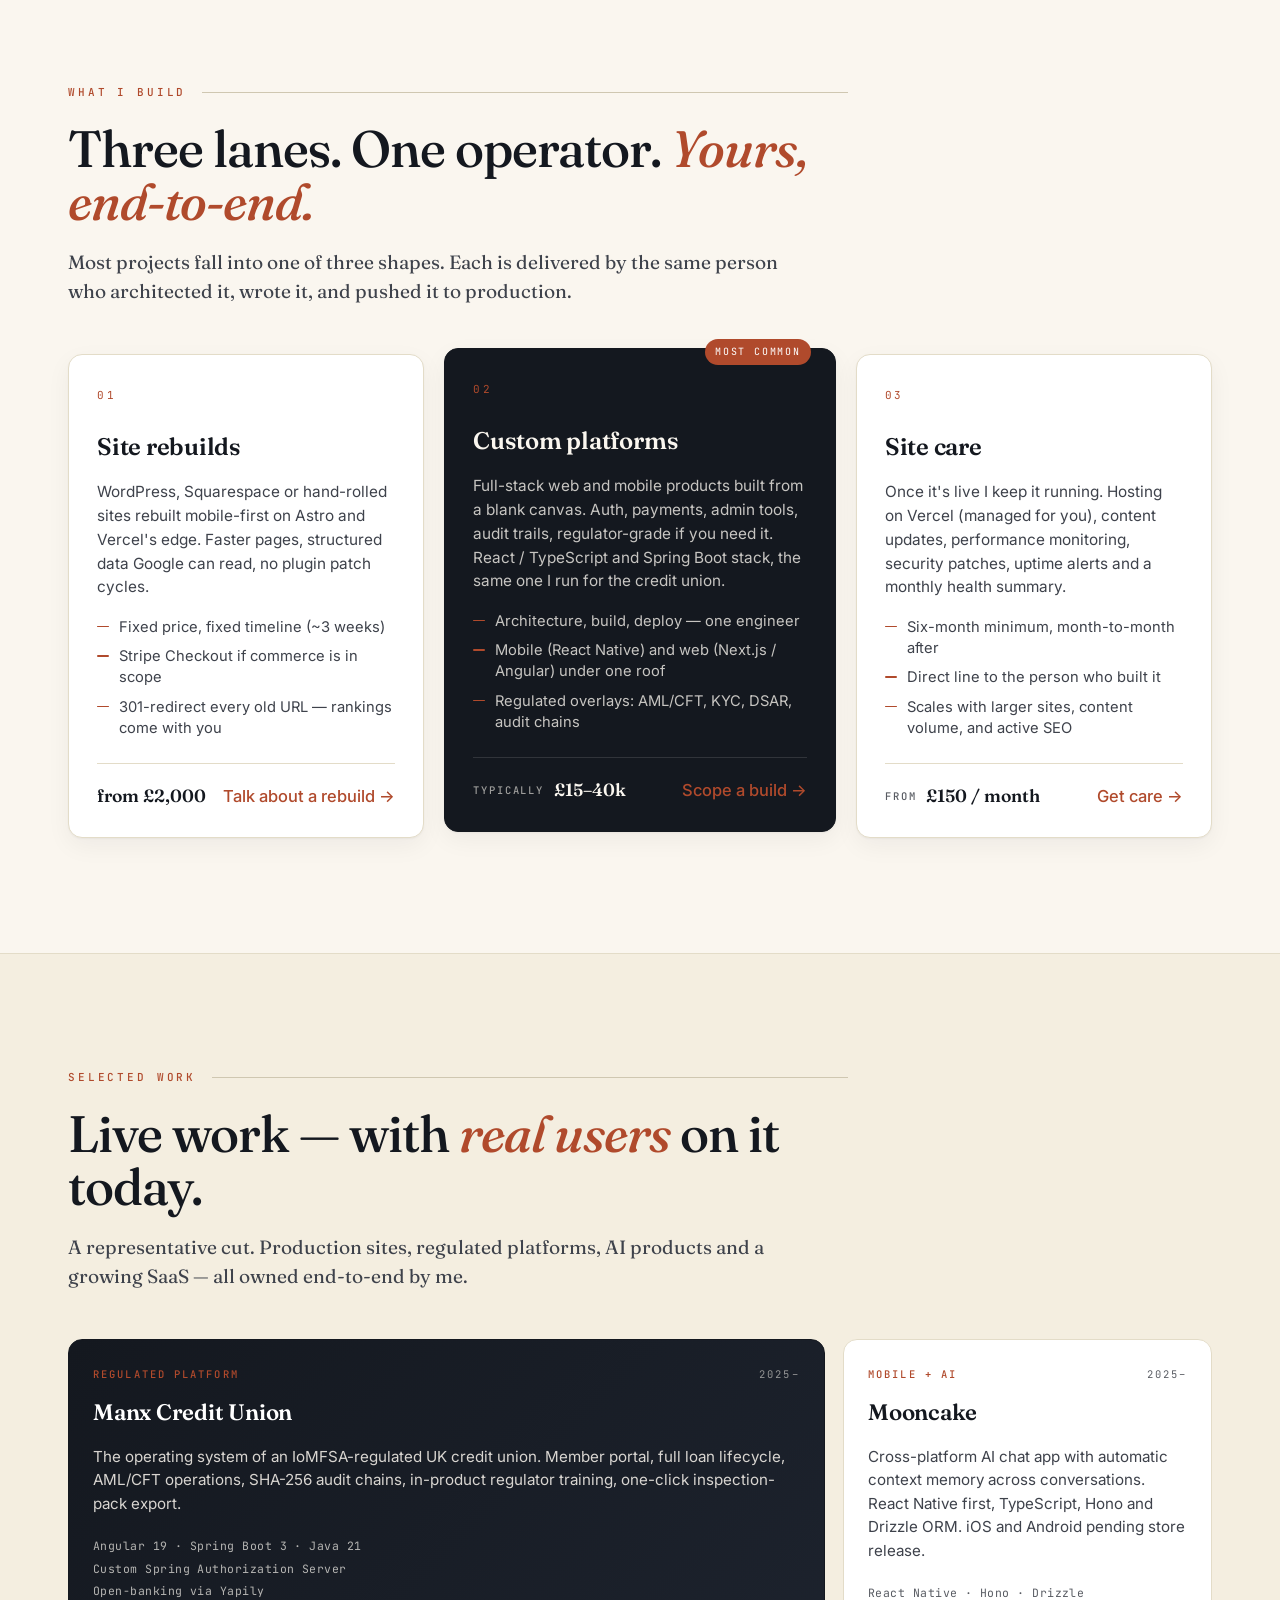
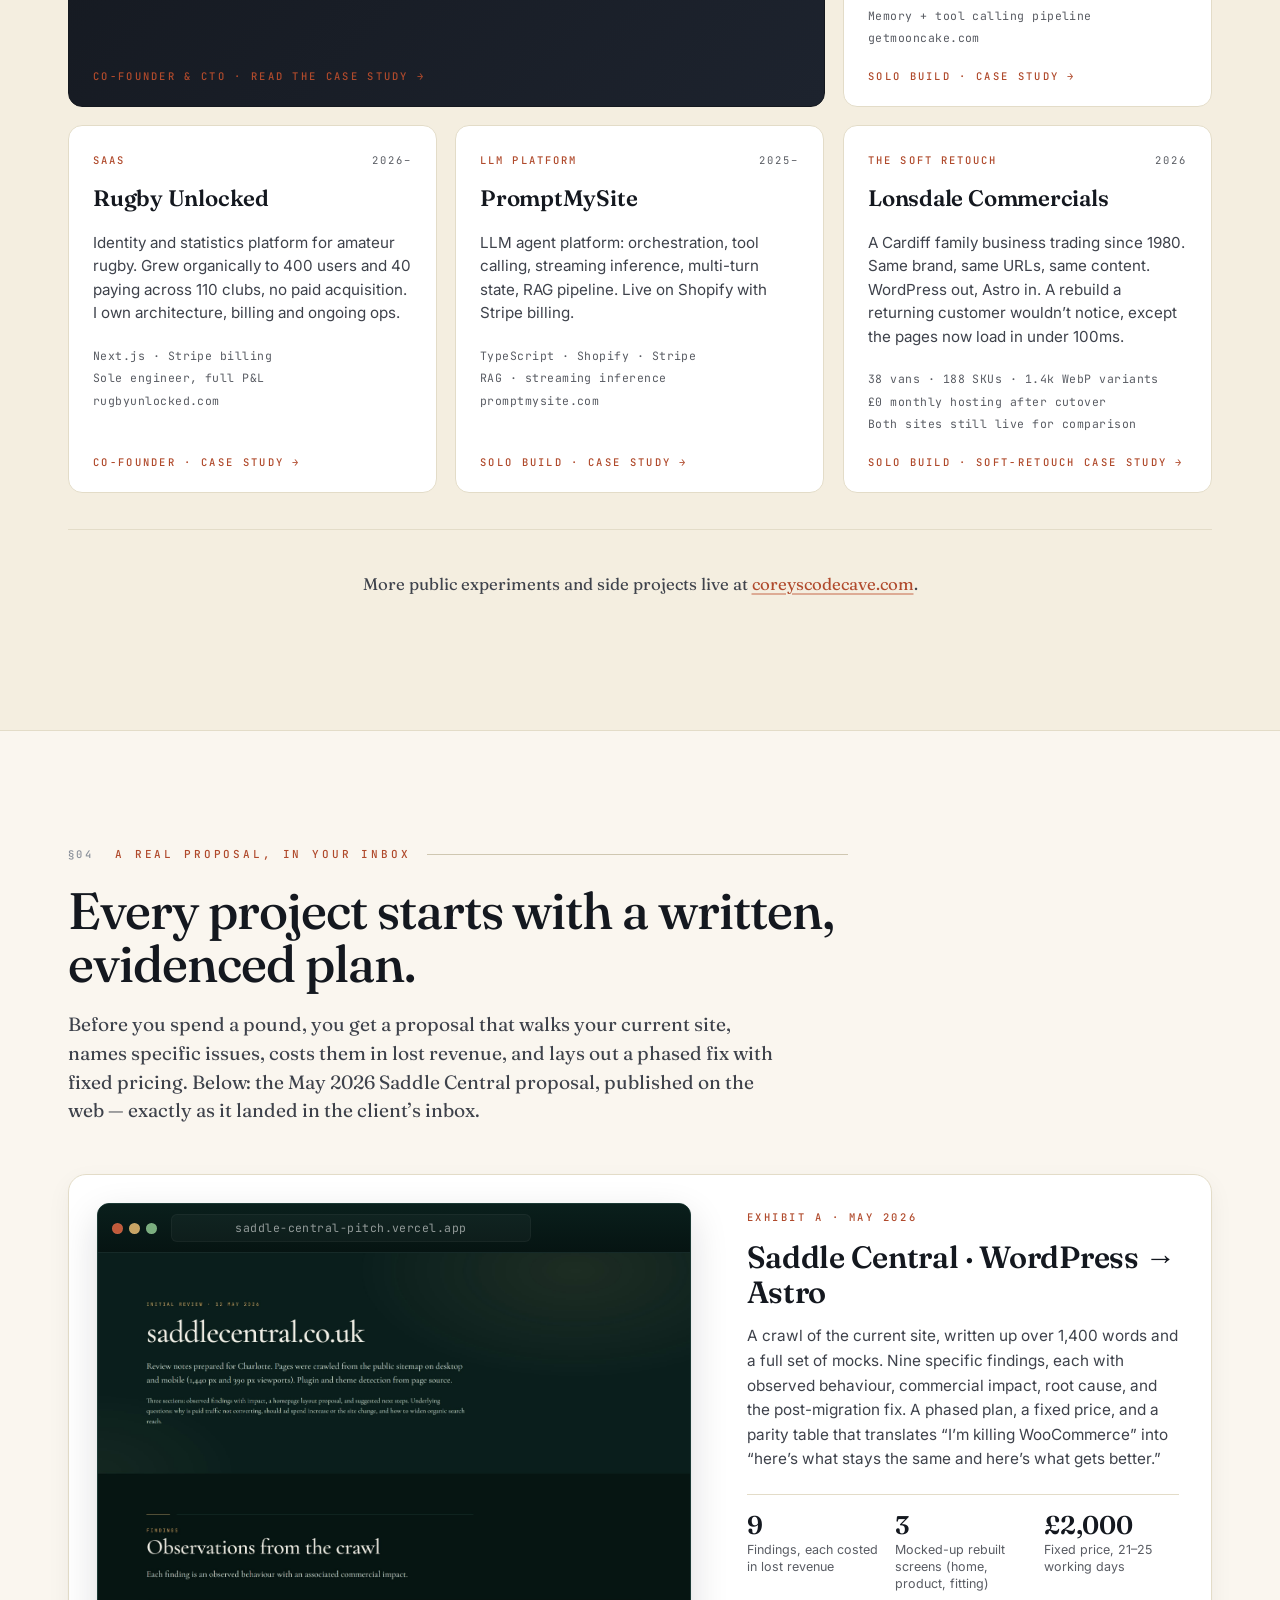
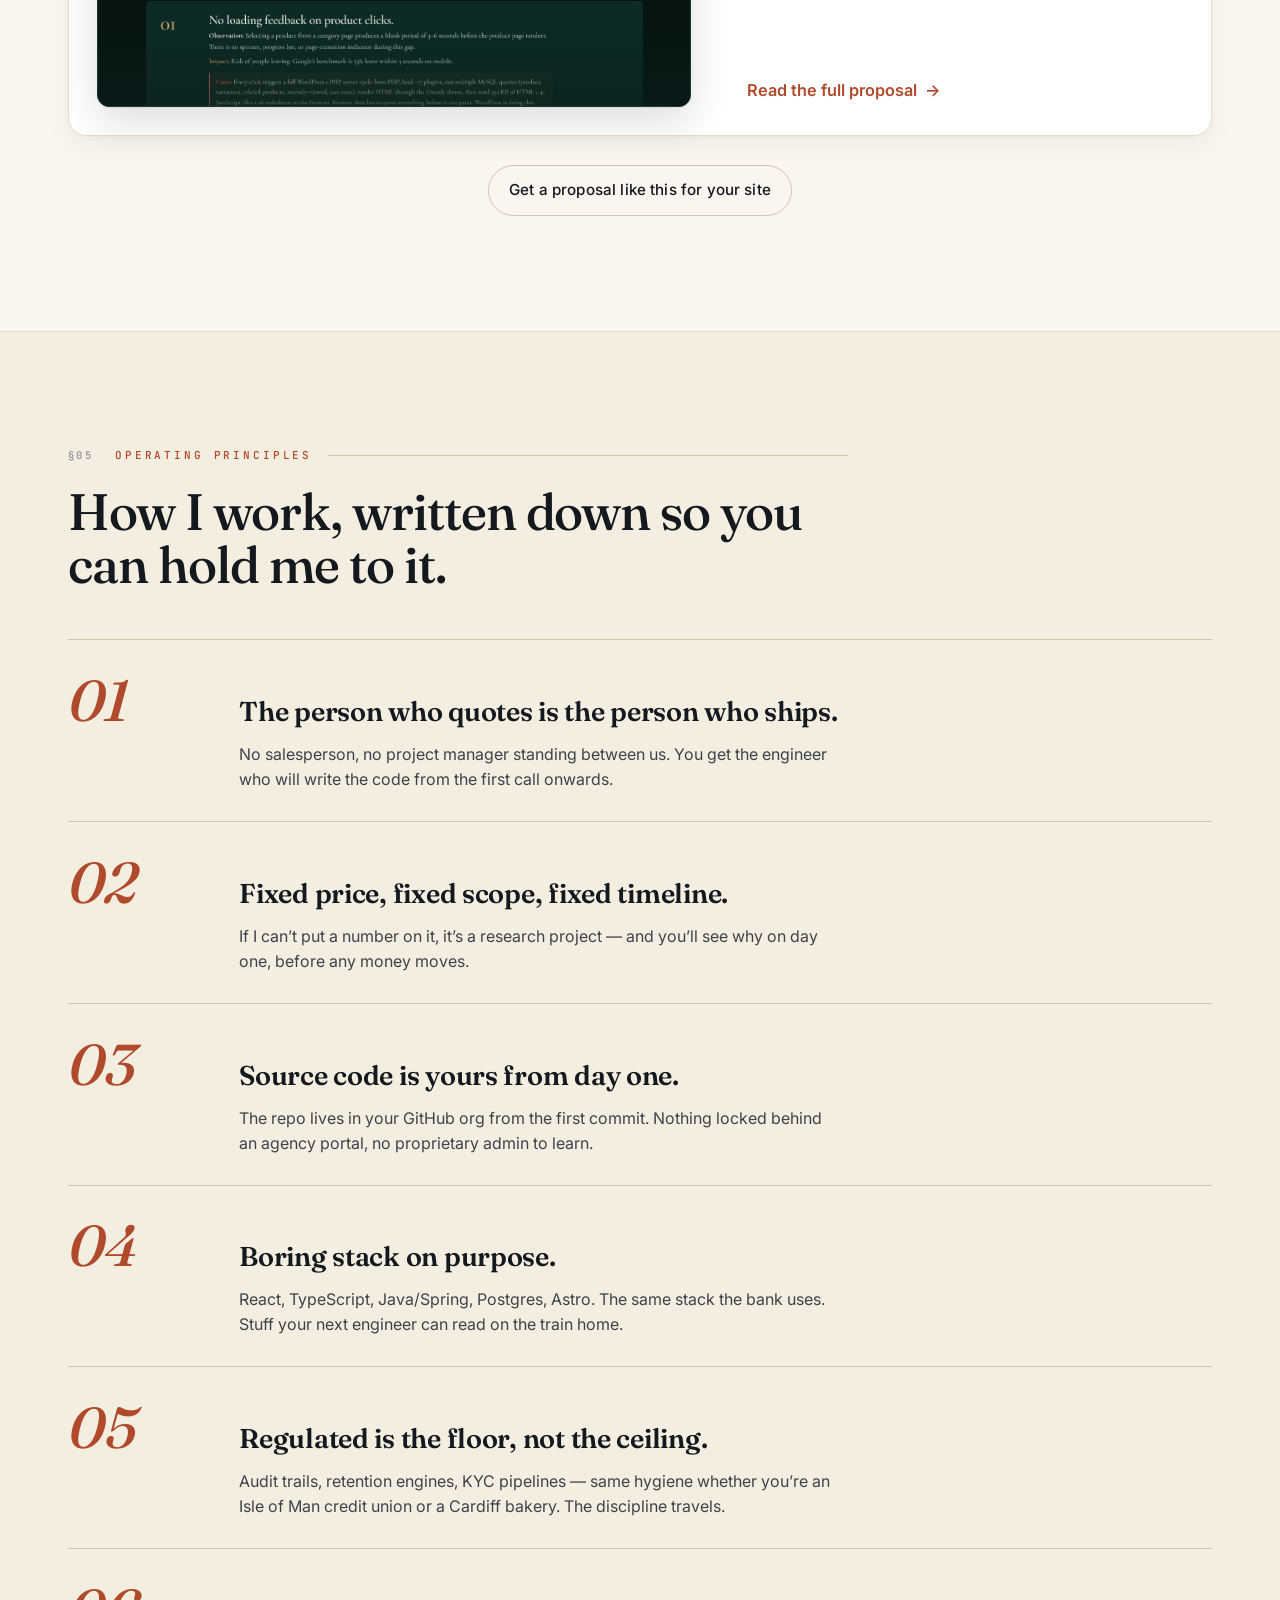
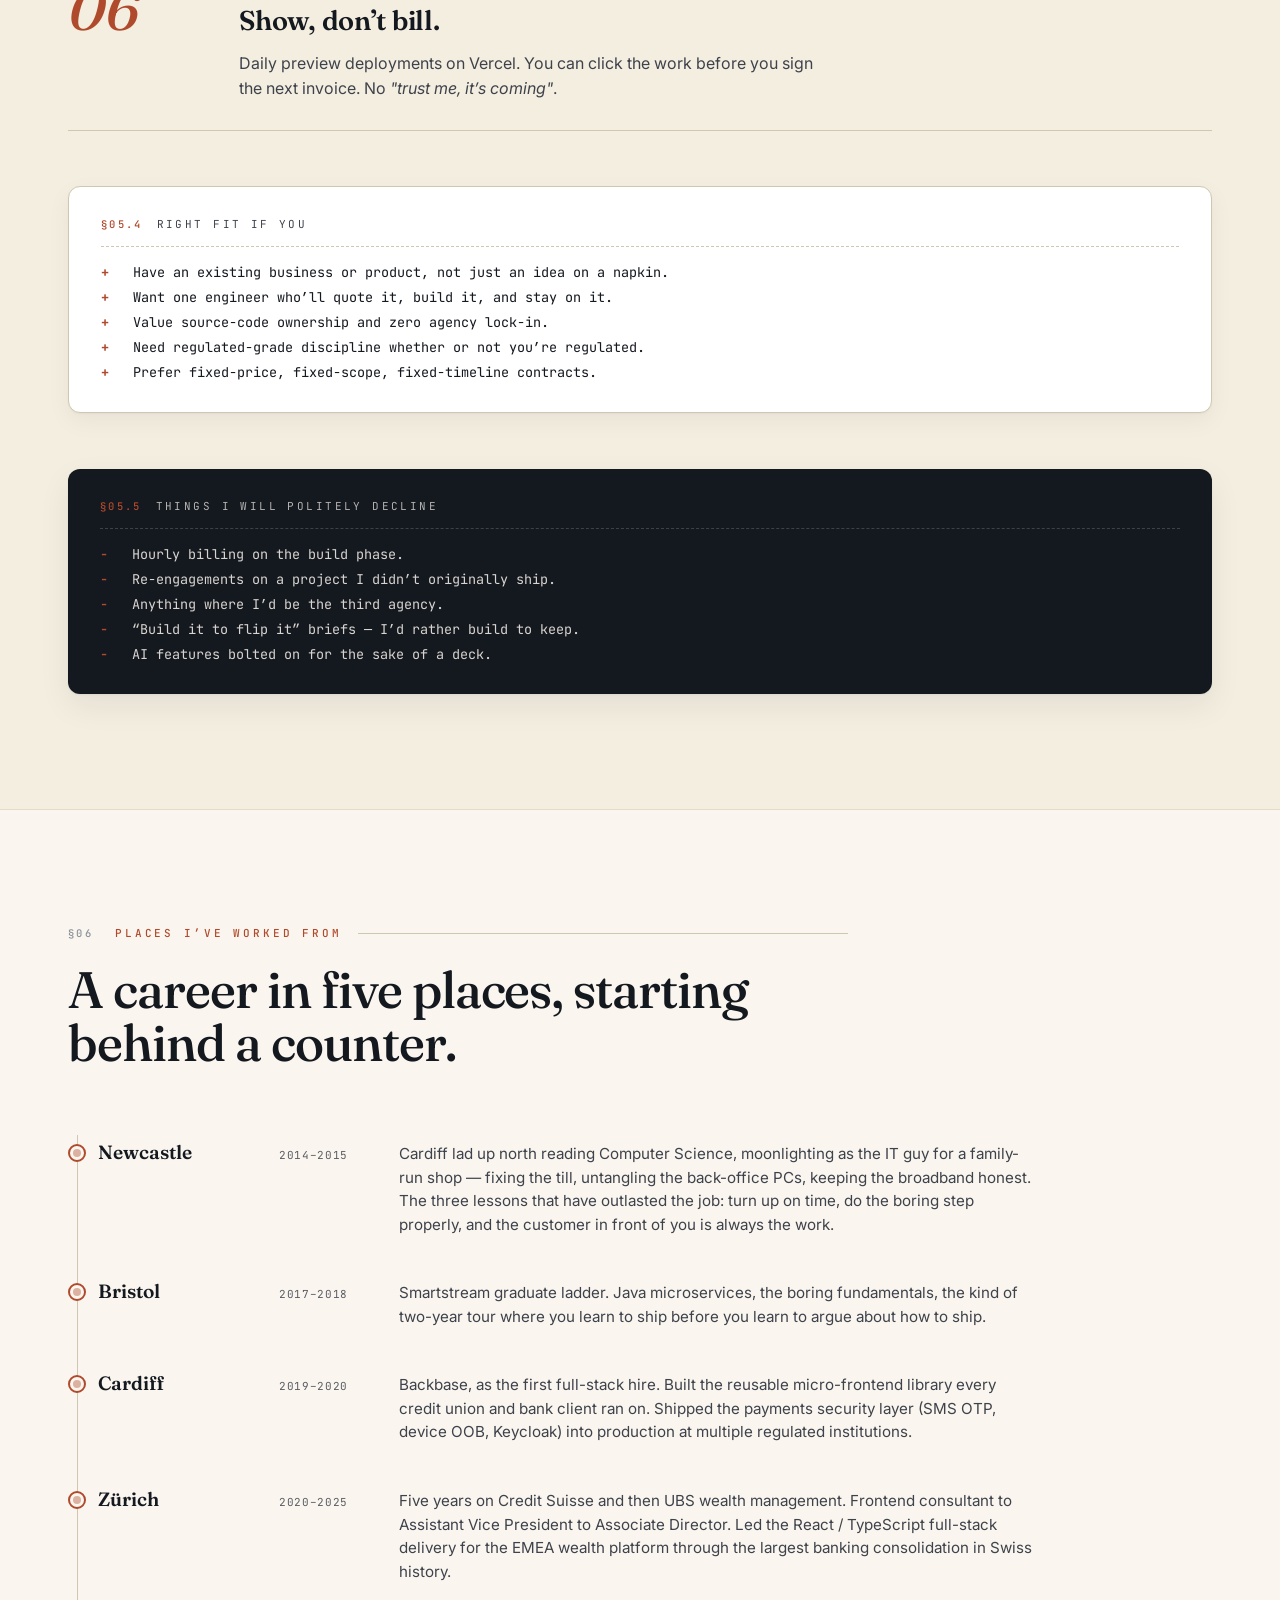
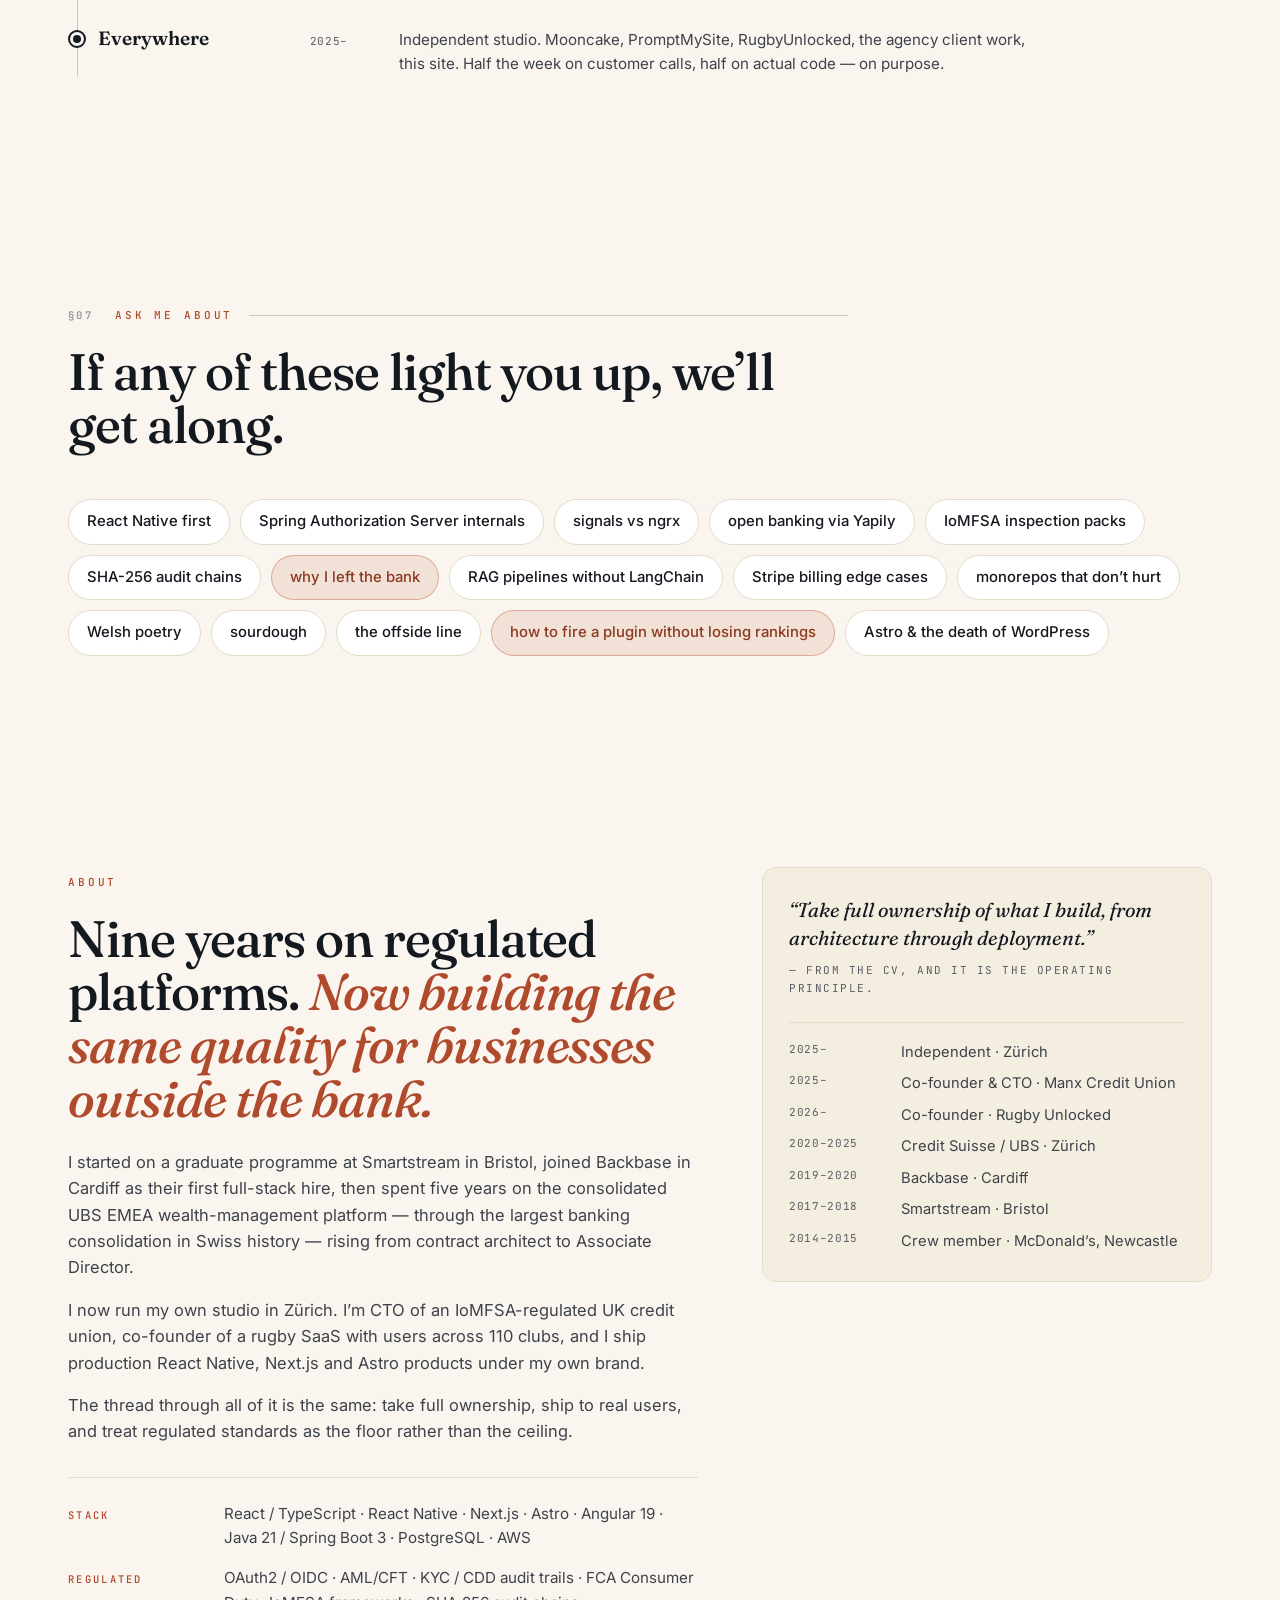
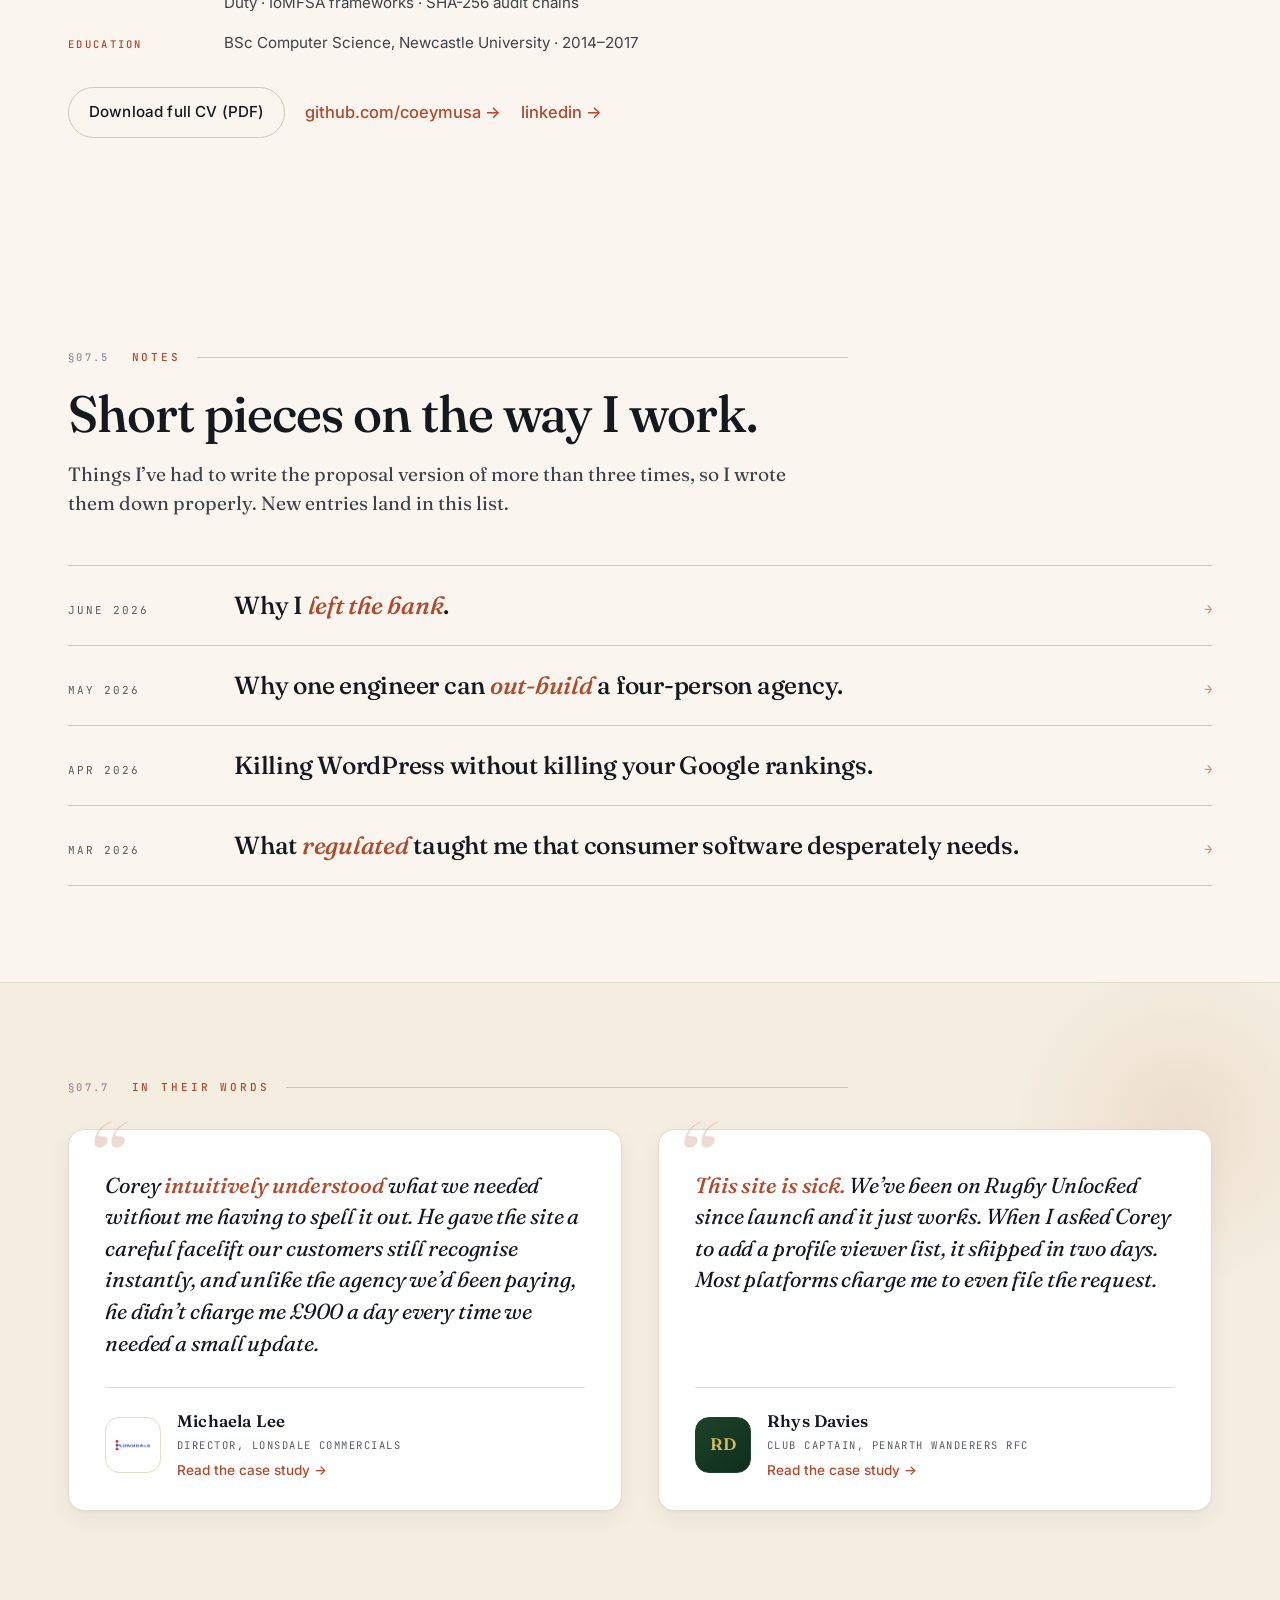
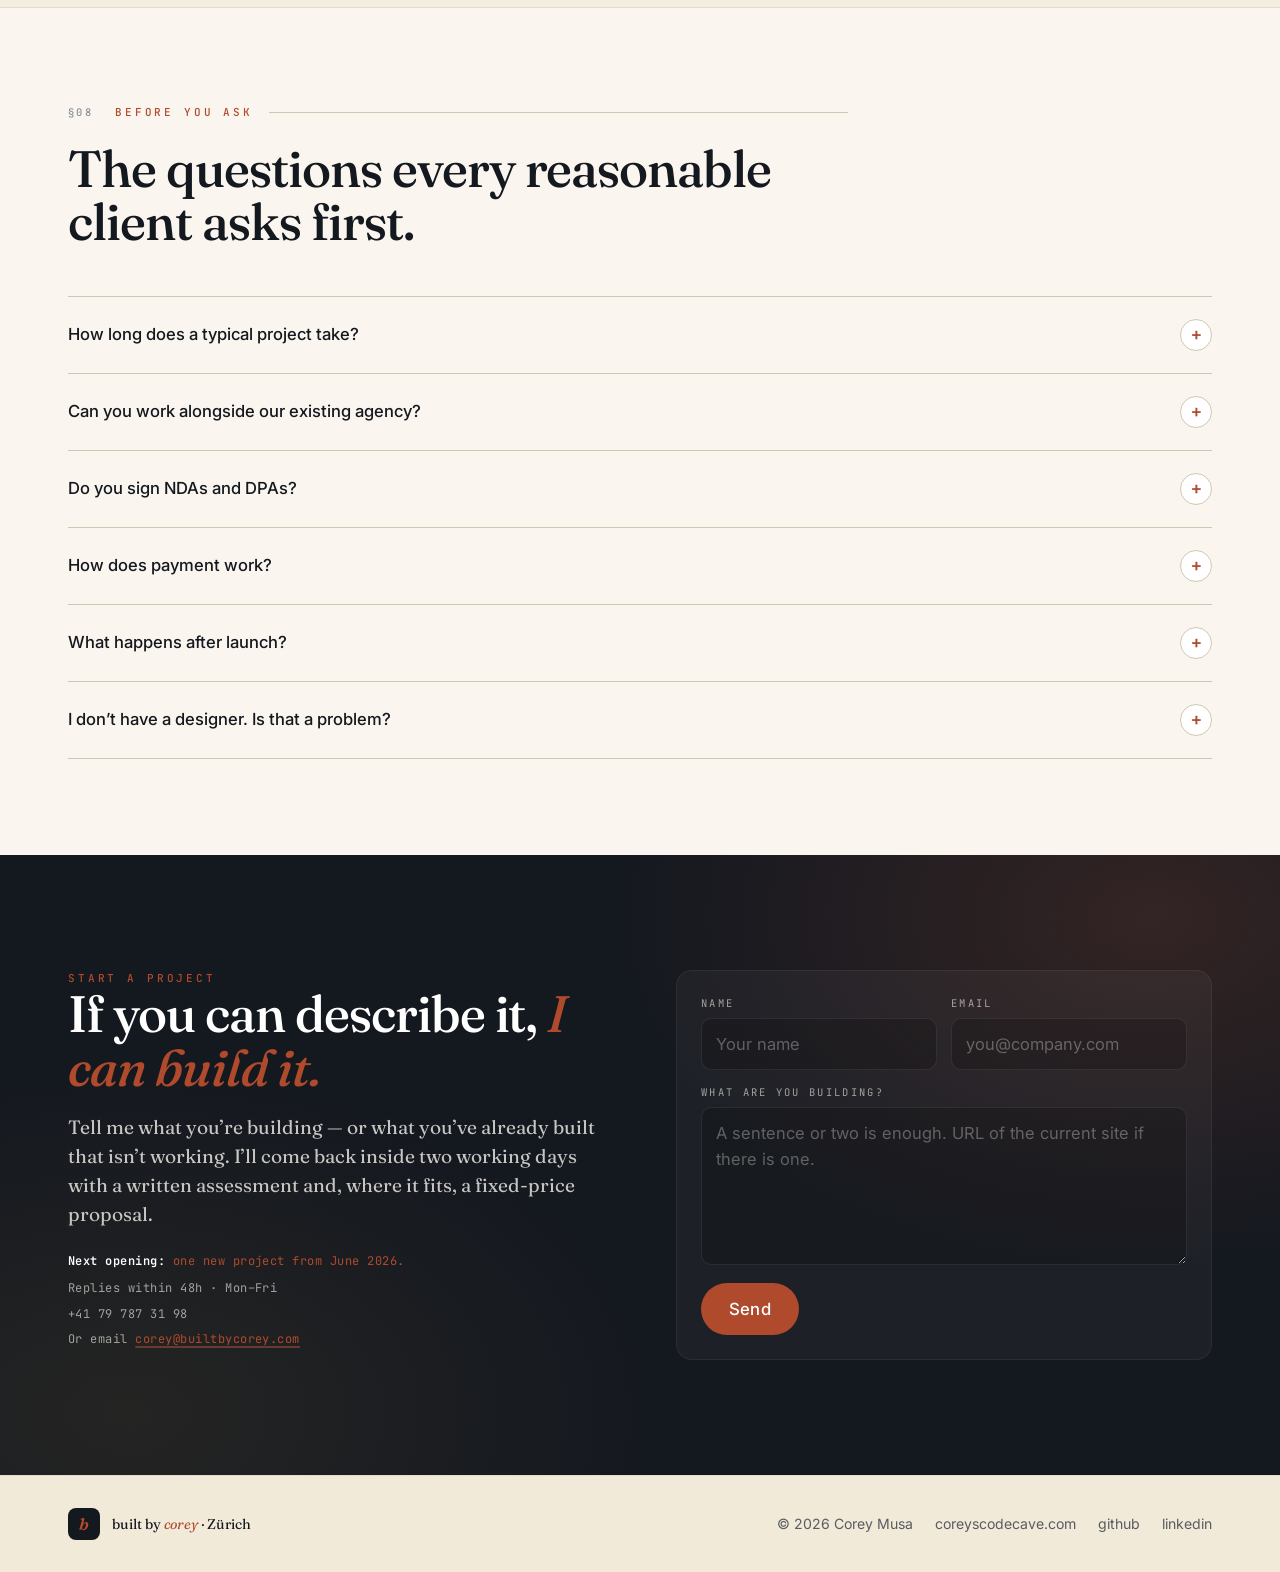
==== commit 60ea1a4f: "Fix Newcastle entry: IT for family-run shop, not McDonald's Co-Authored-By: Claude Opus 4.7 (1M cont" ====
--- a/index.html
+++ b/index.html
@@ -604,7 +604,7 @@
               <span class="place-name">Newcastle</span>
               <span class="place-years">2014&ndash;2015</span>
             </div>
-            <p>Cardiff lad up north reading Computer Science, paying his way as a crew member at the McDonald&rsquo;s on Northumberland Street. The three lessons that have outlasted the job: turn up on time, do the boring step properly, and the customer in front of you is always the work.</p>
+            <p>Cardiff lad up north reading Computer Science, moonlighting as the IT guy for a family-run shop &mdash; fixing the till, untangling the back-office PCs, keeping the broadband honest. The three lessons that have outlasted the job: turn up on time, do the boring step properly, and the customer in front of you is always the work.</p>
           </li>
           <li>
             <div class="place-city">
